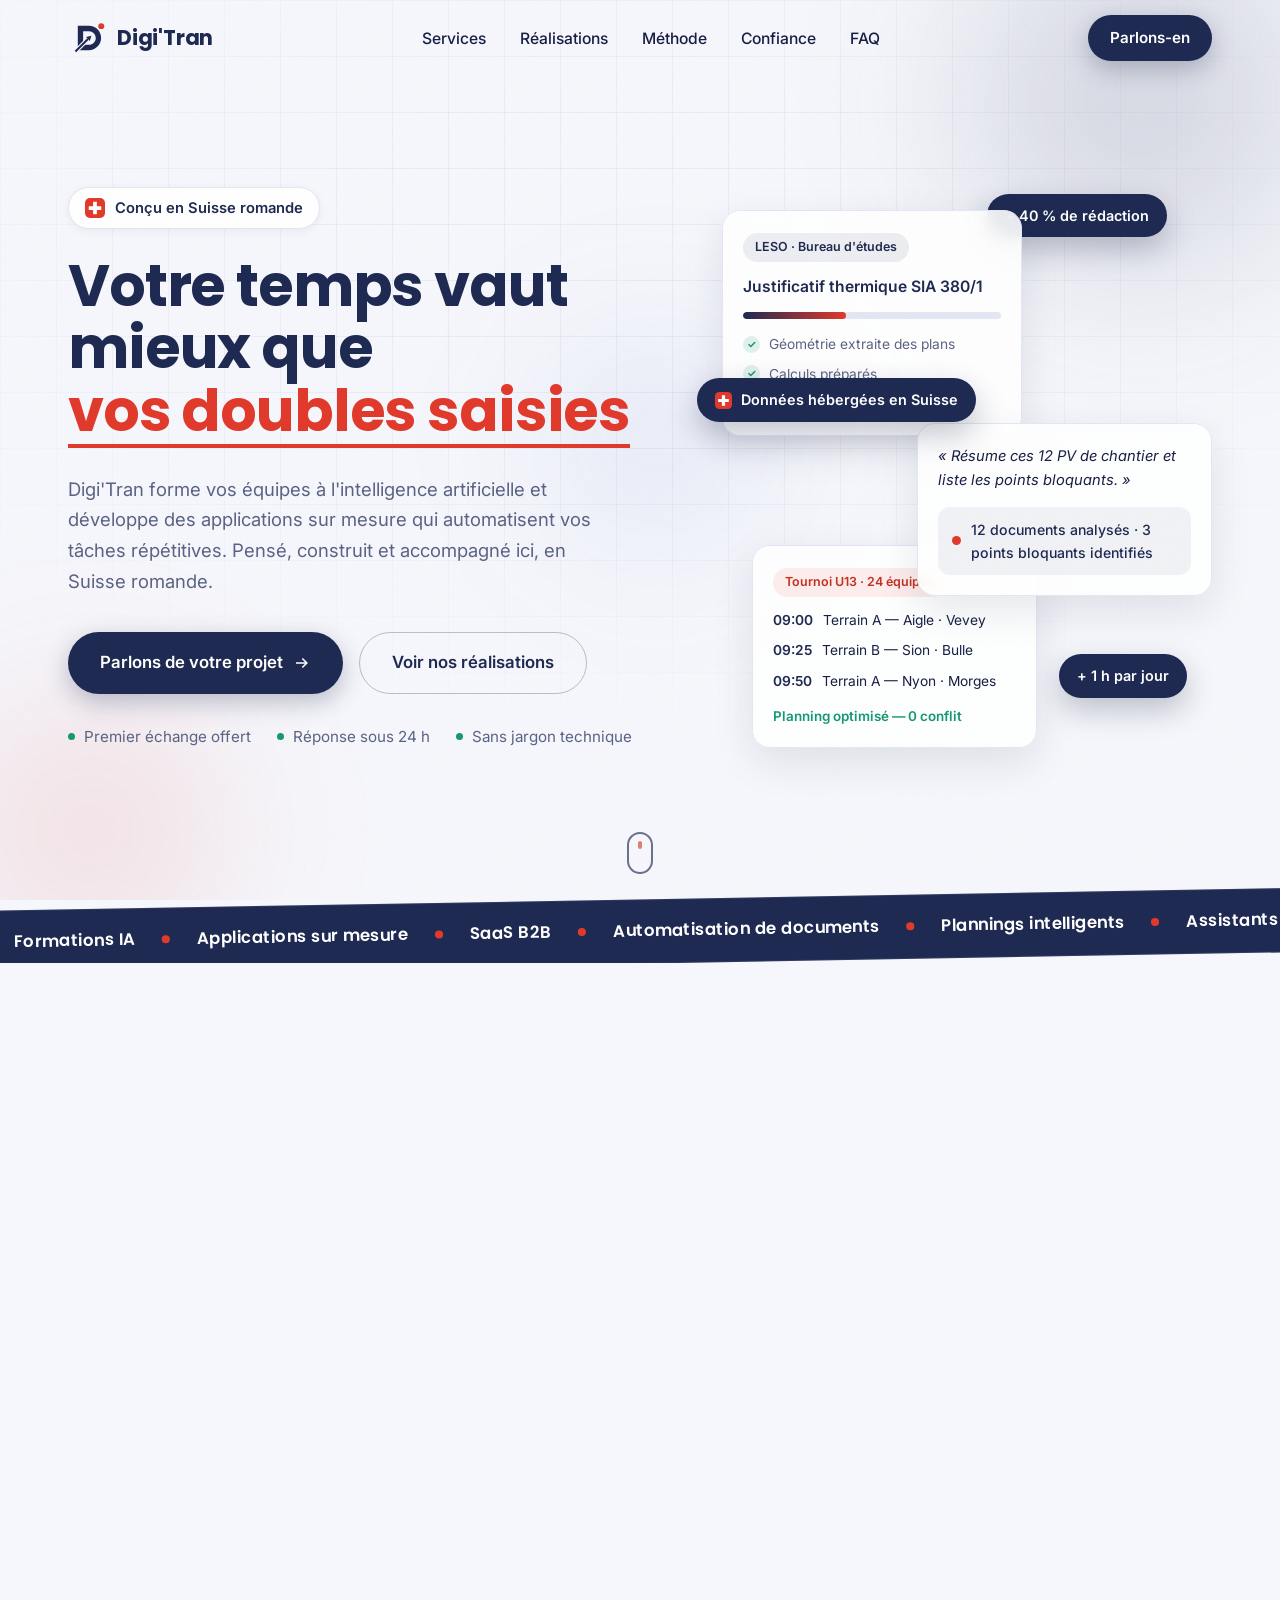
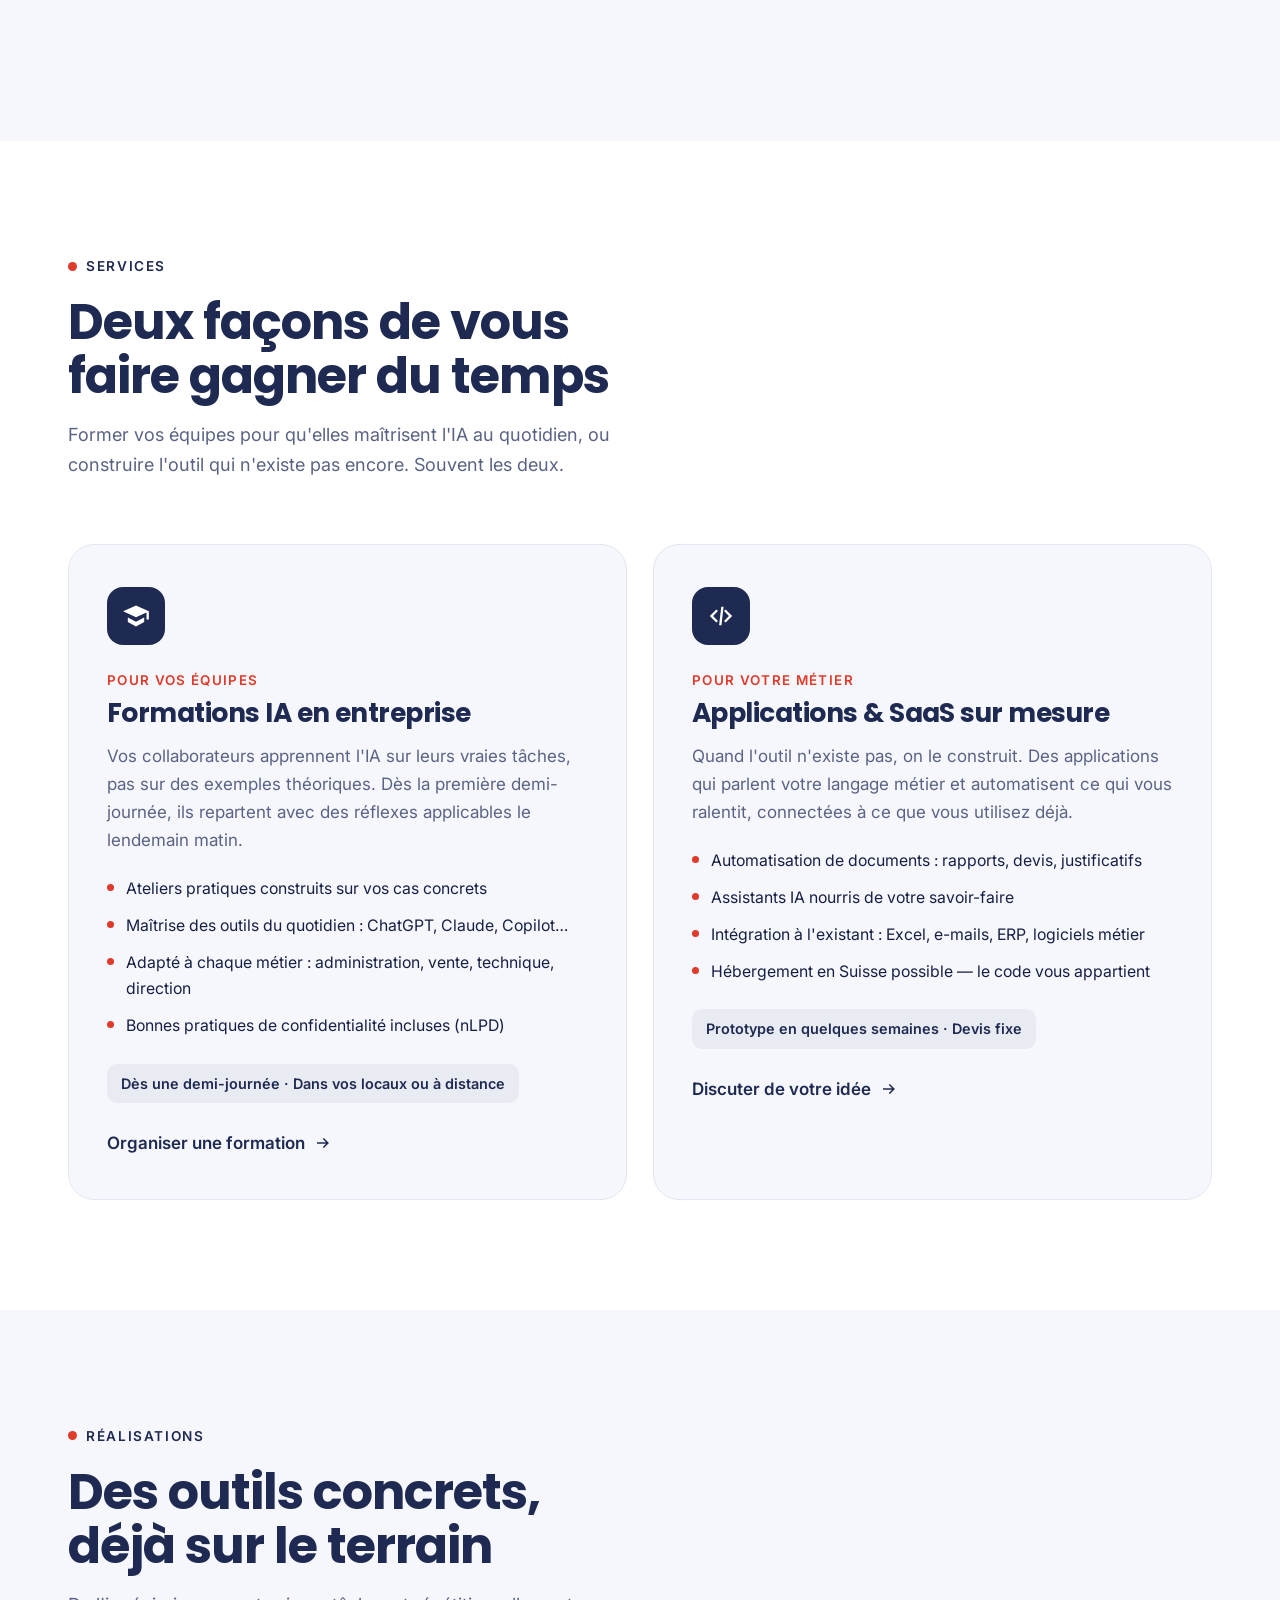
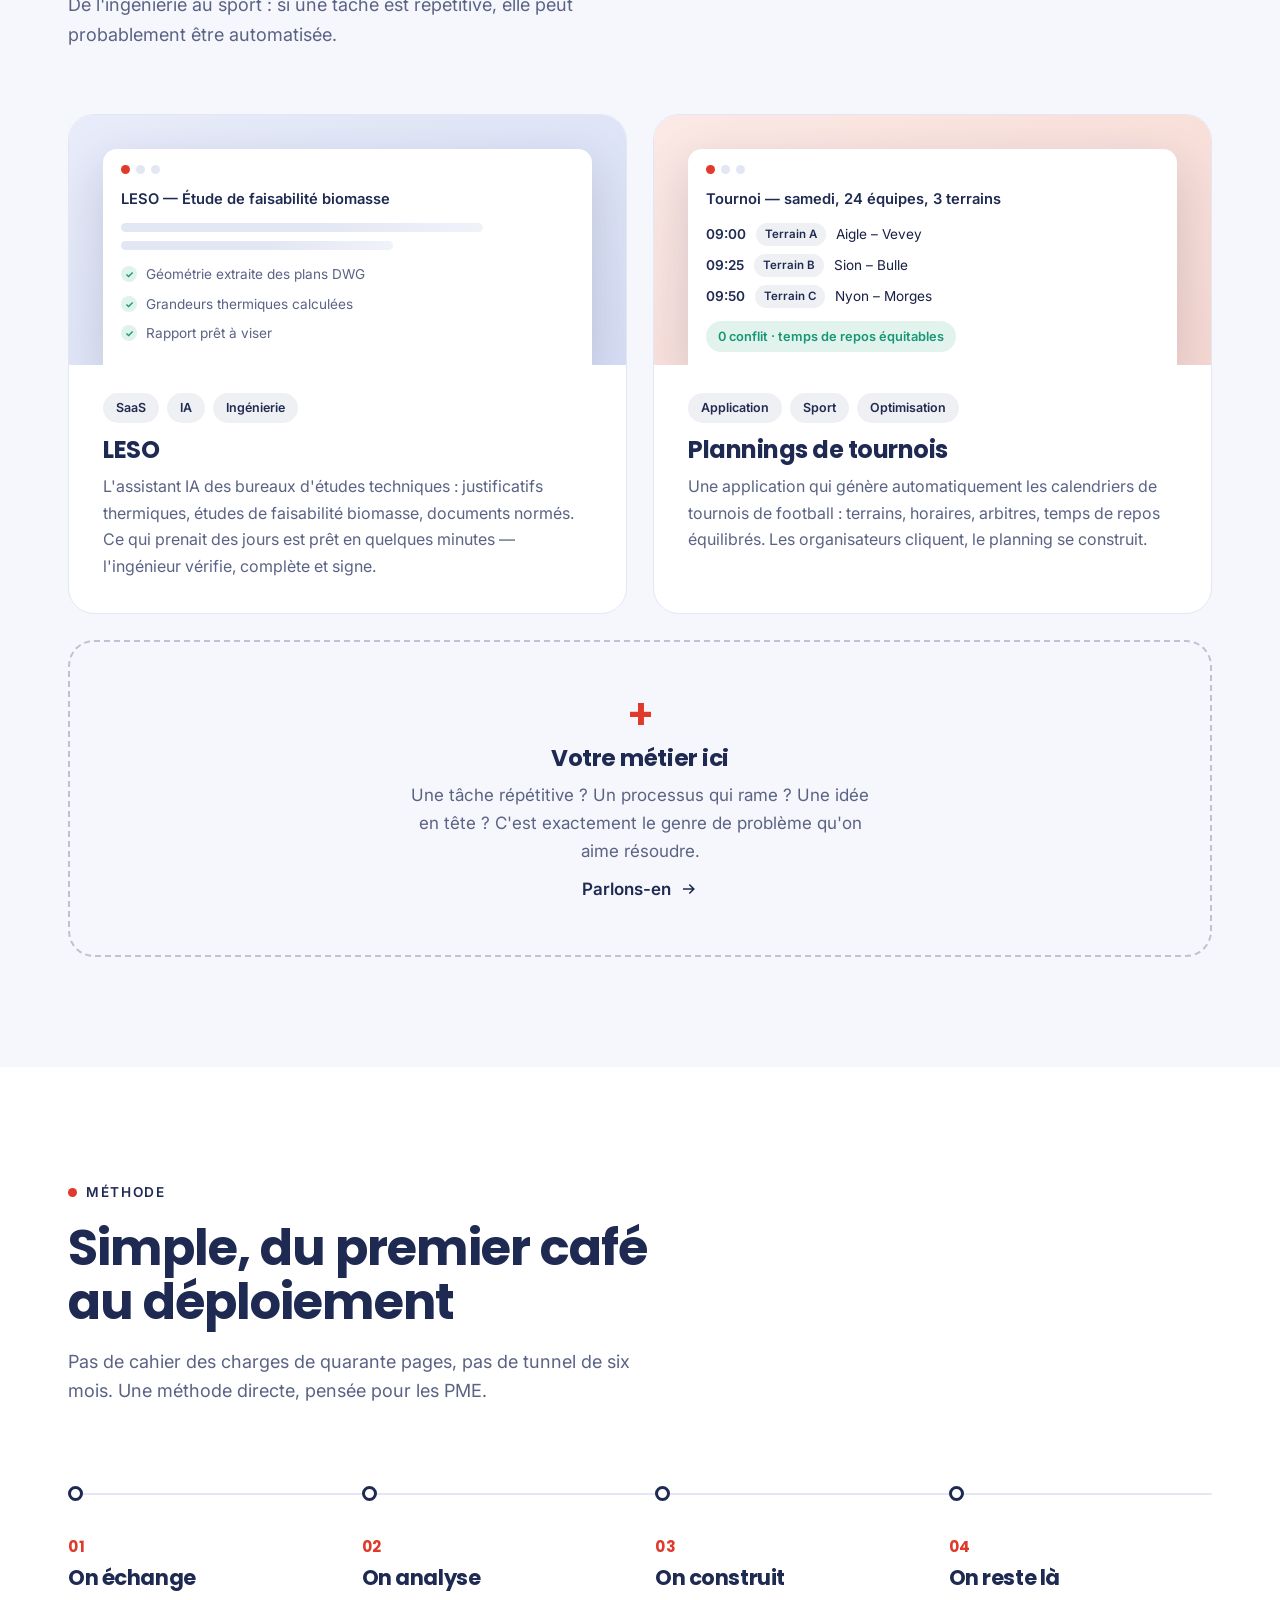
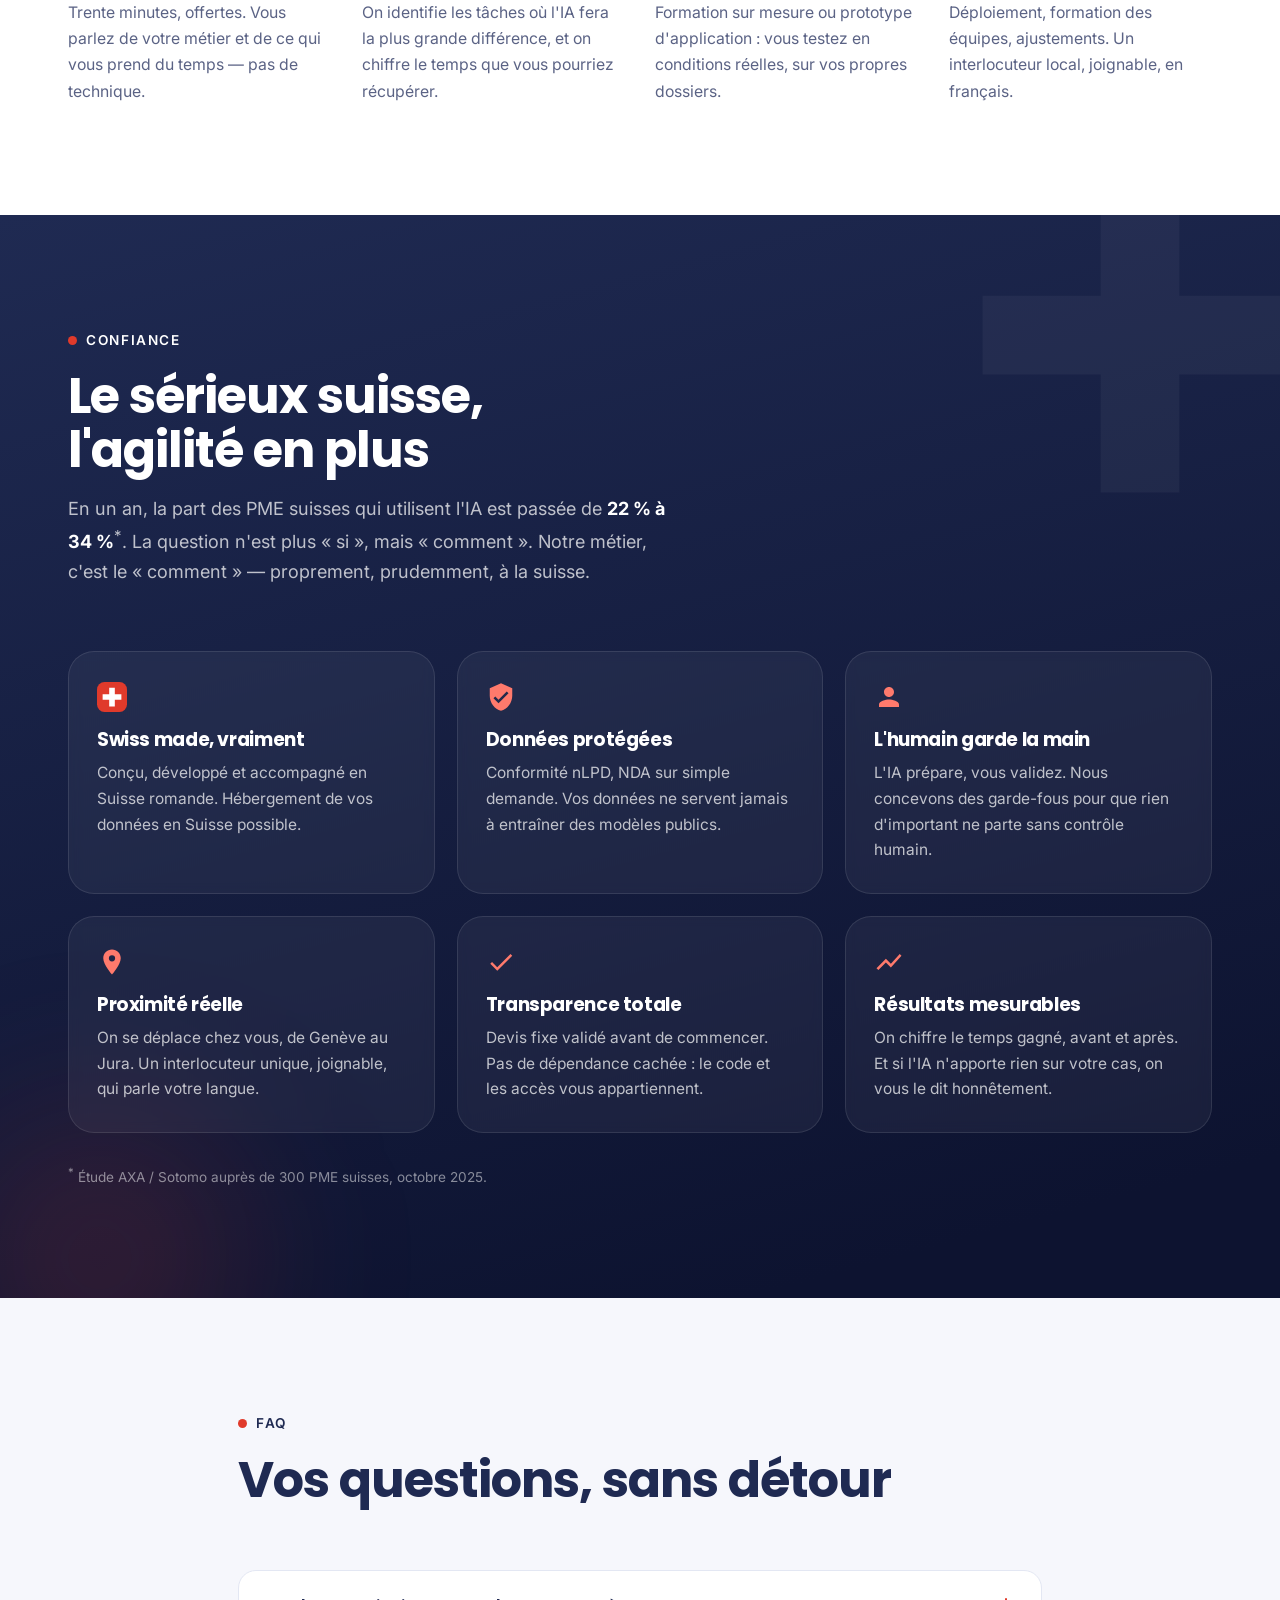
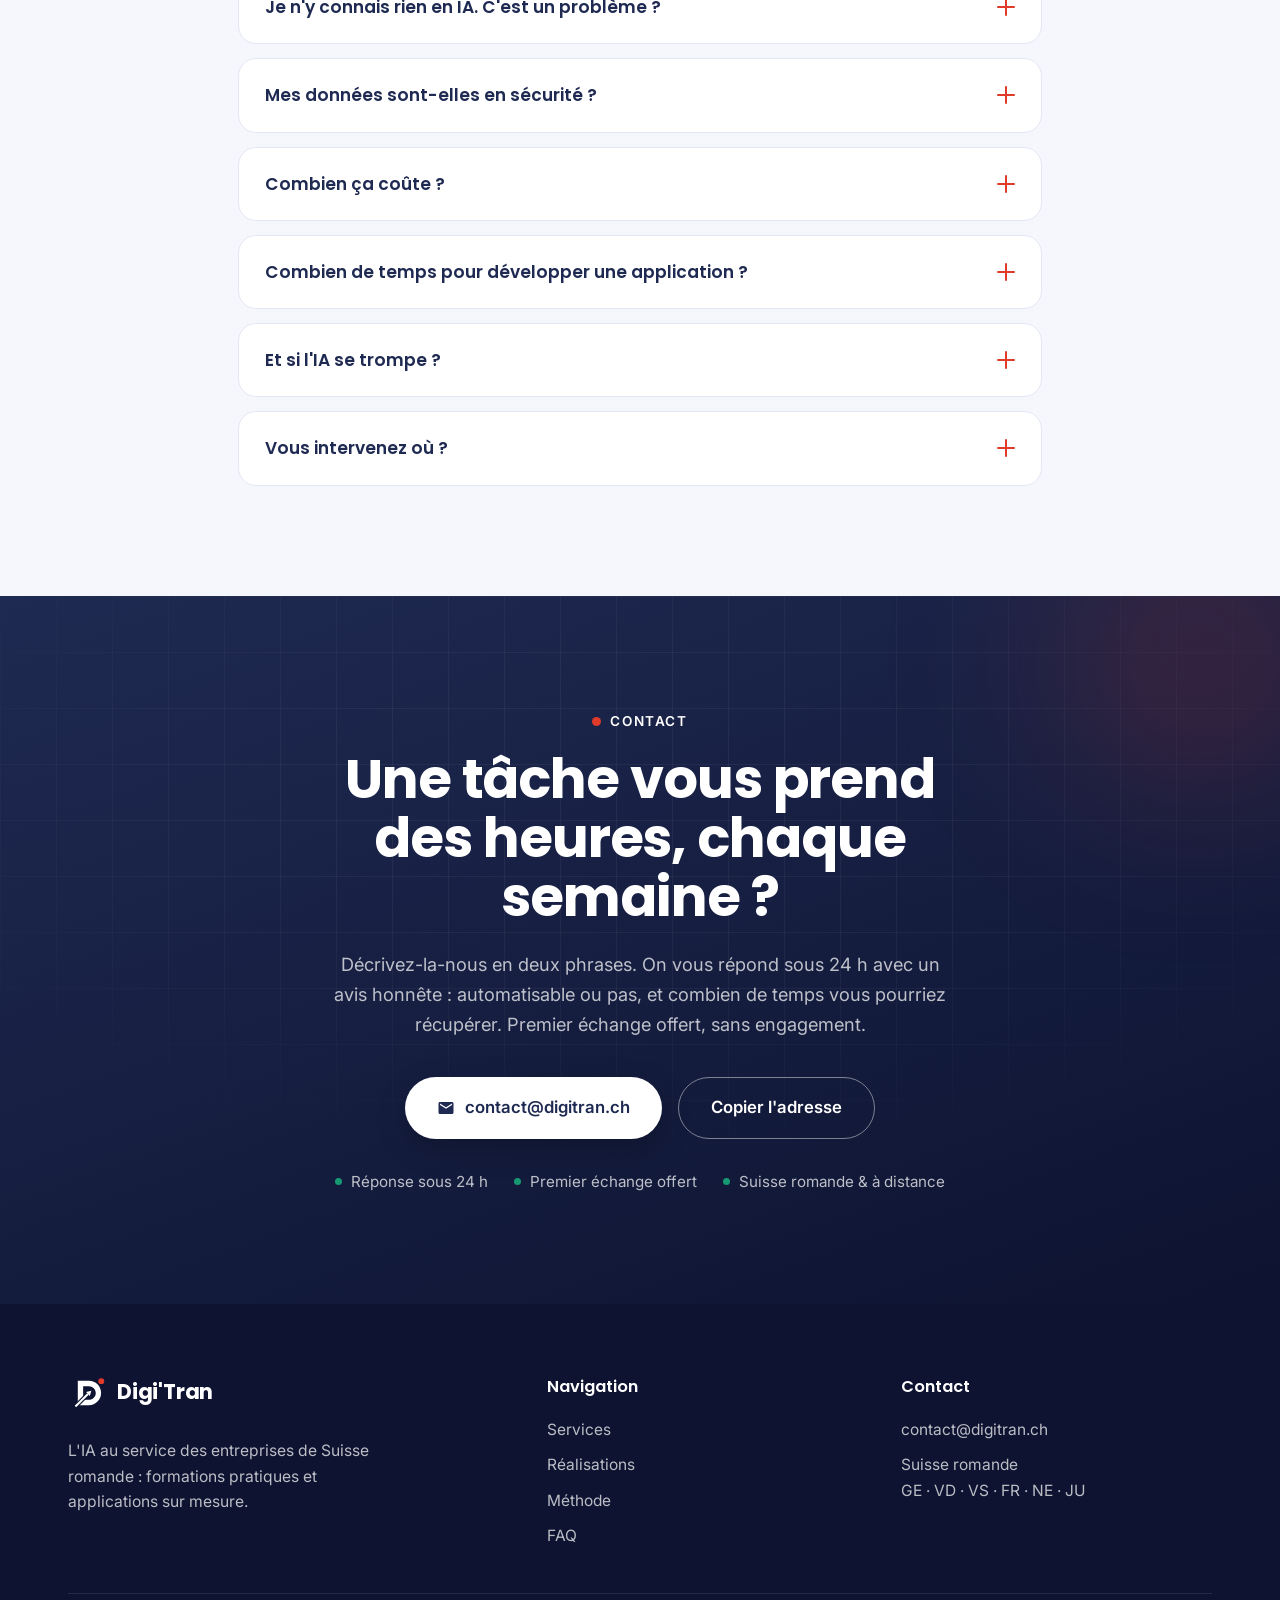
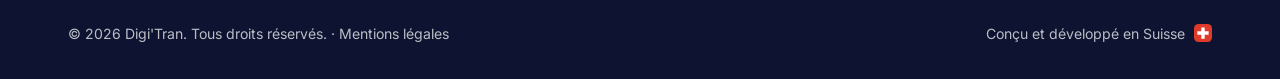
==== index.html @ 4924f16c "Corrections bugs hero + mots rotatifs + stat 80 min - grille hero-inner en minmax(0,…) pour éviter l" ====
<!DOCTYPE html>
<html lang="fr-CH">
<head>
  <meta charset="UTF-8">
  <meta name="viewport" content="width=device-width, initial-scale=1.0">
  <title>Digi'Tran — Formations IA &amp; applications sur mesure en Suisse romande</title>
  <meta name="description" content="Digi'Tran aide les entreprises de Suisse romande à gagner du temps grâce à l'IA : formations pratiques pour vos équipes et applications métier développées sur mesure. Conçu en Suisse, sans jargon.">
  <link rel="canonical" href="https://digitran.ch/">
  <meta name="theme-color" content="#1F2A52">
  <script>document.documentElement.classList.add('js');</script>

  <meta property="og:type" content="website">
  <meta property="og:locale" content="fr_CH">
  <meta property="og:title" content="Digi'Tran — L'IA au service des entreprises romandes">
  <meta property="og:description" content="Formations IA pratiques et applications sur mesure. Votre temps vaut mieux que vos tâches répétitives. Conçu en Suisse romande.">
  <meta property="og:url" content="https://digitran.ch/">
  <meta name="twitter:card" content="summary">

  <link rel="icon" type="image/svg+xml" href="favicon.svg">

  <link rel="preconnect" href="https://fonts.googleapis.com">
  <link rel="preconnect" href="https://fonts.gstatic.com" crossorigin>
  <link href="https://fonts.googleapis.com/css2?family=Poppins:wght@500;600;700;800&family=Inter:wght@400;500;600&display=swap" rel="stylesheet">

  <link rel="stylesheet" href="styles.css">

  <script type="application/ld+json">
  {
    "@context": "https://schema.org",
    "@type": "ProfessionalService",
    "name": "Digi'Tran",
    "description": "Formations IA pour entreprises et développement d'applications et SaaS sur mesure en Suisse romande.",
    "email": "contact@digitran.ch",
    "url": "https://digitran.ch",
    "areaServed": ["Genève", "Vaud", "Valais", "Fribourg", "Neuchâtel", "Jura", "Suisse romande"],
    "knowsAbout": ["Intelligence artificielle", "Formation IA", "Développement SaaS", "Automatisation", "Applications métier"],
    "priceRange": "Sur devis"
  }
  </script>
</head>
<body>
  <a class="skip-link" href="#contenu">Aller au contenu</a>

  <!-- ===== Préloader ===== -->
  <div class="preloader" id="preloader" aria-hidden="true">
    <div class="preloader-inner">
      <svg class="pre-logo" viewBox="0 0 512 512" aria-hidden="true" focusable="false">
        <defs>
          <mask id="cut-pre">
            <rect width="512" height="512" fill="#fff"/>
            <line x1="70" y1="468" x2="252" y2="286" stroke="#000" stroke-width="58"/>
          </mask>
        </defs>
        <path class="pre-d" fill="currentColor" fill-rule="evenodd" mask="url(#cut-pre)" d="M132 92h150c90.6 0 164 73.4 164 164s-73.4 164-164 164H132V92zm72 72v184h78c50.8 0 92-41.2 92-92s-41.2-92-92-92h-78z"/>
        <line class="pre-arrow" x1="100" y1="438" x2="269" y2="269" stroke="currentColor" stroke-width="27"/>
        <path class="pre-head" fill="currentColor" d="M314 224 243 244l51 51z"/>
        <circle class="pre-dot" cx="448" cy="96" r="40" fill="#E03A2B"/>
      </svg>
      <p class="pre-word" aria-hidden="true">
        <span>D</span><span>i</span><span>g</span><span>i</span><span class="pre-apo">'</span><span>T</span><span>r</span><span>a</span><span>n</span>
      </p>
    </div>
  </div>

  <!-- ===== Curseur personnalisé (desktop) ===== -->
  <div class="cursor-dot" aria-hidden="true"></div>
  <div class="cursor-ring" aria-hidden="true"></div>

  <!-- ===== Barre de progression ===== -->
  <div class="scroll-progress" aria-hidden="true"><span></span></div>

  <!-- ===== Header ===== -->
  <header class="site-header" id="header">
    <nav class="nav container" aria-label="Navigation principale">
      <a class="brand" href="#accueil" aria-label="Digi'Tran — retour à l'accueil">
        <svg class="logo-mark" viewBox="0 0 512 512" aria-hidden="true" focusable="false">
          <defs>
            <mask id="cut-nav">
              <rect width="512" height="512" fill="#fff"/>
              <line x1="70" y1="468" x2="252" y2="286" stroke="#000" stroke-width="58"/>
            </mask>
          </defs>
          <path fill="currentColor" fill-rule="evenodd" mask="url(#cut-nav)" d="M132 92h150c90.6 0 164 73.4 164 164s-73.4 164-164 164H132V92zm72 72v184h78c50.8 0 92-41.2 92-92s-41.2-92-92-92h-78z"/>
          <line x1="100" y1="438" x2="269" y2="269" stroke="currentColor" stroke-width="27"/>
          <path fill="currentColor" d="M314 224 243 244l51 51z"/>
          <circle class="logo-dot" cx="448" cy="96" r="40" fill="#E03A2B"/>
        </svg>
        <span class="brand-name">Digi'Tran</span>
      </a>

      <ul class="nav-links">
        <li><a href="#services">Services</a></li>
        <li><a href="#realisations">Réalisations</a></li>
        <li><a href="#methode">Méthode</a></li>
        <li><a href="#confiance">Confiance</a></li>
        <li><a href="#faq">FAQ</a></li>
      </ul>

      <div class="nav-actions">
        <a class="btn btn-primary btn-nav magnetic" href="#contact">Parlons-en</a>
        <button class="nav-burger" id="burger" aria-expanded="false" aria-controls="mobile-menu" aria-label="Ouvrir le menu">
          <span></span><span></span>
        </button>
      </div>
    </nav>
  </header>

  <!-- ===== Menu mobile ===== -->
  <div class="mobile-menu" id="mobile-menu" aria-hidden="true">
    <nav aria-label="Menu mobile">
      <ul>
        <li style="--i:0"><a href="#services">Services</a></li>
        <li style="--i:1"><a href="#realisations">Réalisations</a></li>
        <li style="--i:2"><a href="#methode">Méthode</a></li>
        <li style="--i:3"><a href="#confiance">Confiance</a></li>
        <li style="--i:4"><a href="#faq">FAQ</a></li>
        <li style="--i:5"><a href="#contact">Contact</a></li>
      </ul>
      <p class="mobile-menu-foot">contact@digitran.ch · Suisse romande</p>
    </nav>
  </div>

  <main id="contenu">

    <!-- ===== Hero ===== -->
    <section class="hero" id="accueil">
      <div class="hero-bg" aria-hidden="true">
        <div class="orb orb-navy"></div>
        <div class="orb orb-red"></div>
        <div class="orb orb-blue"></div>
        <div class="hero-grid"></div>
      </div>

      <div class="container hero-inner">
        <div class="hero-copy">
          <p class="hero-badge reveal" style="--d:.05s">
            <svg class="swiss-cross" viewBox="0 0 32 32" aria-hidden="true"><rect width="32" height="32" rx="8" fill="#E03A2B"/><path fill="#fff" d="M13 6h6v7h7v6h-7v7h-6v-7H6v-6h7z"/></svg>
            Conçu en Suisse romande
          </p>

          <h1 class="hero-title">
            <span class="line"><span>Votre temps vaut</span></span>
            <span class="line"><span>mieux que</span></span>
            <span class="line"><span class="swap-wrap"><span class="swap-word" id="swap-word">vos copier-coller</span></span></span>
          </h1>

          <p class="hero-sub reveal" style="--d:.5s">
            Digi'Tran forme vos équipes à l'intelligence artificielle et développe
            des applications sur mesure qui automatisent vos tâches répétitives.
            Pensé, construit et accompagné ici, en Suisse romande.
          </p>

          <div class="hero-ctas reveal" style="--d:.65s">
            <a class="btn btn-primary btn-lg magnetic" href="#contact">
              Parlons de votre projet
              <svg viewBox="0 0 24 24" aria-hidden="true"><path fill="currentColor" d="M13.2 5.2 19.9 12l-6.7 6.8-1.5-1.4 4.3-4.4H4v-2h12l-4.3-4.4z"/></svg>
            </a>
            <a class="btn btn-ghost btn-lg magnetic" href="#realisations">Voir nos réalisations</a>
          </div>

          <ul class="hero-trust reveal" style="--d:.8s">
            <li>Premier échange offert</li>
            <li>Réponse sous 24 h</li>
            <li>Sans jargon technique</li>
          </ul>
        </div>

        <div class="hero-visual" aria-hidden="true">
          <div class="float-card card-doc" data-depth="14">
            <div class="fc-head"><span class="fc-pill fc-pill-navy">LESO · Bureau d'études</span></div>
            <p class="fc-title">Justificatif thermique SIA&nbsp;380/1</p>
            <div class="fc-bar"><span></span></div>
            <ul class="fc-checks">
              <li>Géométrie extraite des plans</li>
              <li>Calculs préparés</li>
              <li>Rapport PDF généré — 4 min</li>
            </ul>
          </div>

          <div class="float-card card-chat" data-depth="26">
            <p class="fc-q">« Résume ces 12 PV de chantier et liste les points bloquants. »</p>
            <div class="fc-a"><span class="fc-spark"></span>12 documents analysés · 3 points bloquants identifiés</div>
          </div>

          <div class="float-card card-plan" data-depth="20">
            <div class="fc-head"><span class="fc-pill fc-pill-red">Tournoi U13 · 24 équipes</span></div>
            <ul class="fc-matches">
              <li><b>09:00</b> Terrain A — Aigle · Vevey</li>
              <li><b>09:25</b> Terrain B — Sion · Bulle</li>
              <li><b>09:50</b> Terrain A — Nyon · Morges</li>
            </ul>
            <p class="fc-ok">Planning optimisé — 0 conflit</p>
          </div>

          <div class="float-chip chip-a" data-depth="34">− 40 % de rédaction</div>
          <div class="float-chip chip-b" data-depth="40">
            <svg class="swiss-cross" viewBox="0 0 32 32" aria-hidden="true"><rect width="32" height="32" rx="8" fill="#E03A2B"/><path fill="#fff" d="M13 6h6v7h7v6h-7v7h-6v-7H6v-6h7z"/></svg>
            Données hébergées en Suisse
          </div>
          <div class="float-chip chip-c" data-depth="30">+ 1 h par jour</div>
        </div>
      </div>

      <a class="scroll-hint" href="#impact" aria-label="Faire défiler vers la section suivante">
        <span class="mouse"><span></span></span>
      </a>
    </section>

    <!-- ===== Bandeau défilant ===== -->
    <div class="marquee" aria-hidden="true">
      <div class="marquee-track">
        <div class="marquee-group">
          <span>Formations IA</span><i></i>
          <span>Applications sur mesure</span><i></i>
          <span>SaaS B2B</span><i></i>
          <span>Automatisation de documents</span><i></i>
          <span>Plannings intelligents</span><i></i>
          <span>Assistants métier</span><i></i>
          <span>Analyse de données</span><i></i>
          <span>Suisse romande</span><i></i>
        </div>
        <div class="marquee-group" aria-hidden="true">
          <span>Formations IA</span><i></i>
          <span>Applications sur mesure</span><i></i>
          <span>SaaS B2B</span><i></i>
          <span>Automatisation de documents</span><i></i>
          <span>Plannings intelligents</span><i></i>
          <span>Assistants métier</span><i></i>
          <span>Analyse de données</span><i></i>
          <span>Suisse romande</span><i></i>
        </div>
      </div>
    </div>

    <!-- ===== Chiffres ===== -->
    <section class="stats section" id="impact">
      <div class="container">
        <div class="sec-head reveal">
          <span class="sec-label"><span class="dot"></span>L'impact, mesuré</span>
          <h2>L'IA fait gagner du temps.<br><em>Beaucoup</em> de temps.</h2>
          <p class="sec-intro">
            Ce ne sont pas nos chiffres, ce sont ceux des études les plus sérieuses
            menées sur l'IA en entreprise.
          </p>
        </div>

        <div class="stats-grid">
          <article class="stat-card reveal" style="--d:.05s">
            <p class="stat-num"><span class="num" data-count="80" data-prefix="+ de " data-suffix=" min">+ de 80 min</span></p>
            <p class="stat-desc">gagnées chaque jour et par collaborateur avec l'IA générative</p>
          </article>
          <article class="stat-card reveal" style="--d:.15s">
            <p class="stat-num"><span class="num" data-count="33" data-prefix="+" data-suffix=" %">+33 %</span></p>
            <p class="stat-desc">de productivité pour chaque heure travaillée avec un outil d'IA</p>
          </article>
          <article class="stat-card reveal" style="--d:.25s">
            <p class="stat-num"><span class="num" data-count="40" data-prefix="−" data-suffix=" %">−40 %</span></p>
            <p class="stat-desc">de temps passé sur les tâches de rédaction</p>
          </article>
          <article class="stat-card reveal" style="--d:.35s">
            <p class="stat-num"><span class="num" data-count="55" data-prefix="+" data-suffix=" %">+55 %</span></p>
            <p class="stat-desc">de rapidité sur les tâches de développement logiciel</p>
          </article>
        </div>

        <p class="stats-sources reveal">
          Sources : OpenAI, <i>State of Enterprise AI</i> (2025) · Federal Reserve Bank of St.&nbsp;Louis (2025) ·
          Noy &amp; Zhang, MIT, <i>Science</i> (2023) · Peng et al., GitHub (2023).
          Les gains varient selon les métiers — on vous aide à mesurer les vôtres.
        </p>
      </div>
    </section>

    <!-- ===== Services ===== -->
    <section class="services section" id="services">
      <div class="container">
        <div class="sec-head reveal">
          <span class="sec-label"><span class="dot"></span>Services</span>
          <h2>Deux façons de vous<br>faire gagner du temps</h2>
          <p class="sec-intro">
            Former vos équipes pour qu'elles maîtrisent l'IA au quotidien, ou
            construire l'outil qui n'existe pas encore. Souvent les deux.
          </p>
        </div>

        <div class="services-grid">
          <article class="service-card tilt reveal" style="--d:.1s">
            <div class="service-icon" aria-hidden="true">
              <svg viewBox="0 0 24 24"><path fill="currentColor" d="M12 3 1 8l11 5 9-4.09V15h2V8L12 3zM5 13.18v4L12 21l7-3.82v-4L12 17l-7-3.82z"/></svg>
            </div>
            <p class="service-kicker">Pour vos équipes</p>
            <h3>Formations IA en entreprise</h3>
            <p class="service-desc">
              Vos collaborateurs apprennent l'IA sur leurs vraies tâches, pas sur des
              exemples théoriques. Dès la première demi-journée, ils repartent avec
              des réflexes applicables le lendemain matin.
            </p>
            <ul class="service-list">
              <li>Ateliers pratiques construits sur vos cas concrets</li>
              <li>Maîtrise des outils du quotidien : ChatGPT, Claude, Copilot…</li>
              <li>Adapté à chaque métier : administration, vente, technique, direction</li>
              <li>Bonnes pratiques de confidentialité incluses (nLPD)</li>
            </ul>
            <p class="service-meta">Dès une demi-journée · Dans vos locaux ou à distance</p>
            <a class="service-cta" href="mailto:contact@digitran.ch?subject=Formation%20IA%20pour%20mon%20%C3%A9quipe">
              Organiser une formation
              <svg viewBox="0 0 24 24" aria-hidden="true"><path fill="currentColor" d="M13.2 5.2 19.9 12l-6.7 6.8-1.5-1.4 4.3-4.4H4v-2h12l-4.3-4.4z"/></svg>
            </a>
          </article>

          <article class="service-card tilt reveal" style="--d:.25s">
            <div class="service-icon" aria-hidden="true">
              <svg viewBox="0 0 24 24"><path fill="currentColor" d="m8 17.6-5.6-5.6L8 6.4 9.4 7.8 5.2 12l4.2 4.2L8 17.6zm8 0-1.4-1.4 4.2-4.2-4.2-4.2L16 6.4l5.6 5.6L16 17.6zM10.4 20l1.8-16h2l-1.8 16h-2z"/></svg>
            </div>
            <p class="service-kicker">Pour votre métier</p>
            <h3>Applications &amp; SaaS sur mesure</h3>
            <p class="service-desc">
              Quand l'outil n'existe pas, on le construit. Des applications qui
              parlent votre langage métier et automatisent ce qui vous ralentit,
              connectées à ce que vous utilisez déjà.
            </p>
            <ul class="service-list">
              <li>Automatisation de documents : rapports, devis, justificatifs</li>
              <li>Assistants IA nourris de votre savoir-faire</li>
              <li>Intégration à l'existant : Excel, e-mails, ERP, logiciels métier</li>
              <li>Hébergement en Suisse possible — le code vous appartient</li>
            </ul>
            <p class="service-meta">Prototype en quelques semaines · Devis fixe</p>
            <a class="service-cta" href="mailto:contact@digitran.ch?subject=Une%20application%20sur%20mesure">
              Discuter de votre idée
              <svg viewBox="0 0 24 24" aria-hidden="true"><path fill="currentColor" d="M13.2 5.2 19.9 12l-6.7 6.8-1.5-1.4 4.3-4.4H4v-2h12l-4.3-4.4z"/></svg>
            </a>
          </article>
        </div>
      </div>
    </section>

    <!-- ===== Réalisations ===== -->
    <section class="works section" id="realisations">
      <div class="container">
        <div class="sec-head reveal">
          <span class="sec-label"><span class="dot"></span>Réalisations</span>
          <h2>Des outils concrets,<br>déjà sur le terrain</h2>
          <p class="sec-intro">
            De l'ingénierie au sport : si une tâche est répétitive,
            elle peut probablement être automatisée.
          </p>
        </div>

        <div class="works-grid">
          <article class="work-card tilt reveal" style="--d:.05s">
            <div class="work-visual work-visual-leso" aria-hidden="true">
              <div class="mock-window">
                <div class="mock-bar"><i></i><i></i><i></i></div>
                <p class="mock-title">LESO — Étude de faisabilité biomasse</p>
                <div class="mock-line w80"></div>
                <div class="mock-line w60"></div>
                <ul class="mock-checks">
                  <li>Géométrie extraite des plans DWG</li>
                  <li>Grandeurs thermiques calculées</li>
                  <li>Rapport prêt à viser</li>
                </ul>
              </div>
            </div>
            <div class="work-body">
              <div class="work-tags"><span>SaaS</span><span>IA</span><span>Ingénierie</span></div>
              <h3>LESO</h3>
              <p>
                L'assistant IA des bureaux d'études techniques : justificatifs thermiques,
                études de faisabilité biomasse, documents normés. Ce qui prenait des jours
                est prêt en quelques minutes — l'ingénieur vérifie, complète et signe.
              </p>
            </div>
          </article>

          <article class="work-card tilt reveal" style="--d:.2s">
            <div class="work-visual work-visual-foot" aria-hidden="true">
              <div class="mock-window">
                <div class="mock-bar"><i></i><i></i><i></i></div>
                <p class="mock-title">Tournoi — samedi, 24 équipes, 3 terrains</p>
                <ul class="mock-matches">
                  <li><b>09:00</b><span>Terrain A</span>Aigle – Vevey</li>
                  <li><b>09:25</b><span>Terrain B</span>Sion – Bulle</li>
                  <li><b>09:50</b><span>Terrain C</span>Nyon – Morges</li>
                </ul>
                <p class="mock-badge">0 conflit · temps de repos équitables</p>
              </div>
            </div>
            <div class="work-body">
              <div class="work-tags"><span>Application</span><span>Sport</span><span>Optimisation</span></div>
              <h3>Plannings de tournois</h3>
              <p>
                Une application qui génère automatiquement les calendriers de tournois de
                football : terrains, horaires, arbitres, temps de repos équilibrés.
                Les organisateurs cliquent, le planning se construit.
              </p>
            </div>
          </article>

          <a class="work-card work-card-cta reveal" style="--d:.35s" href="#contact">
            <div class="work-cta-inner">
              <span class="work-plus" aria-hidden="true">+</span>
              <h3>Votre métier ici</h3>
              <p>
                Une tâche répétitive ? Un processus qui rame ? Une idée en tête ?
                C'est exactement le genre de problème qu'on aime résoudre.
              </p>
              <span class="service-cta">Parlons-en
                <svg viewBox="0 0 24 24" aria-hidden="true"><path fill="currentColor" d="M13.2 5.2 19.9 12l-6.7 6.8-1.5-1.4 4.3-4.4H4v-2h12l-4.3-4.4z"/></svg>
              </span>
            </div>
          </a>
        </div>
      </div>
    </section>

    <!-- ===== Méthode ===== -->
    <section class="method section" id="methode">
      <div class="container">
        <div class="sec-head reveal">
          <span class="sec-label"><span class="dot"></span>Méthode</span>
          <h2>Simple, du premier café<br>au déploiement</h2>
          <p class="sec-intro">
            Pas de cahier des charges de quarante pages, pas de tunnel de six mois.
            Une méthode directe, pensée pour les PME.
          </p>
        </div>

        <div class="method-track">
          <div class="method-line" aria-hidden="true"><span id="method-progress"></span></div>
          <ol class="method-steps">
            <li class="method-step reveal" style="--d:.05s">
              <span class="step-num">01</span>
              <h3>On échange</h3>
              <p>Trente minutes, offertes. Vous parlez de votre métier et de ce qui vous prend du temps — pas de technique.</p>
            </li>
            <li class="method-step reveal" style="--d:.15s">
              <span class="step-num">02</span>
              <h3>On analyse</h3>
              <p>On identifie les tâches où l'IA fera la plus grande différence, et on chiffre le temps que vous pourriez récupérer.</p>
            </li>
            <li class="method-step reveal" style="--d:.25s">
              <span class="step-num">03</span>
              <h3>On construit</h3>
              <p>Formation sur mesure ou prototype d'application : vous testez en conditions réelles, sur vos propres dossiers.</p>
            </li>
            <li class="method-step reveal" style="--d:.35s">
              <span class="step-num">04</span>
              <h3>On reste là</h3>
              <p>Déploiement, formation des équipes, ajustements. Un interlocuteur local, joignable, en français.</p>
            </li>
          </ol>
        </div>
      </div>
    </section>

    <!-- ===== Confiance ===== -->
    <section class="trust section" id="confiance">
      <div class="trust-bg" aria-hidden="true">
        <svg class="trust-cross" viewBox="0 0 32 32"><path fill="currentColor" d="M13 4h6v9h9v6h-9v9h-6v-9H4v-6h9z"/></svg>
        <div class="orb orb-red-soft"></div>
      </div>
      <div class="container">
        <div class="sec-head sec-head-light reveal">
          <span class="sec-label"><span class="dot"></span>Confiance</span>
          <h2>Le sérieux suisse,<br>l'agilité en plus</h2>
          <p class="sec-intro">
            En un an, la part des PME suisses qui utilisent l'IA est passée de
            <strong>22&nbsp;% à 34&nbsp;%</strong><sup>*</sup>. La question n'est plus
            «&nbsp;si&nbsp;», mais «&nbsp;comment&nbsp;». Notre métier, c'est le «&nbsp;comment&nbsp;» —
            proprement, prudemment, à la suisse.
          </p>
        </div>

        <div class="trust-grid">
          <article class="trust-card reveal" style="--d:.05s">
            <svg class="swiss-cross" viewBox="0 0 32 32" aria-hidden="true"><rect width="32" height="32" rx="8" fill="#E03A2B"/><path fill="#fff" d="M13 6h6v7h7v6h-7v7h-6v-7H6v-6h7z"/></svg>
            <h3>Swiss made, vraiment</h3>
            <p>Conçu, développé et accompagné en Suisse romande. Hébergement de vos données en Suisse possible.</p>
          </article>
          <article class="trust-card reveal" style="--d:.1s">
            <svg viewBox="0 0 24 24" aria-hidden="true"><path fill="currentColor" d="M12 1 3 5v6c0 5.55 3.84 10.74 9 12 5.16-1.26 9-6.45 9-12V5l-9-4zm-2 16-4-4 1.41-1.41L10 14.17l6.59-6.59L18 9l-8 8z"/></svg>
            <h3>Données protégées</h3>
            <p>Conformité nLPD, NDA sur simple demande. Vos données ne servent jamais à entraîner des modèles publics.</p>
          </article>
          <article class="trust-card reveal" style="--d:.15s">
            <svg viewBox="0 0 24 24" aria-hidden="true"><path fill="currentColor" d="M12 12c2.21 0 4-1.79 4-4s-1.79-4-4-4-4 1.79-4 4 1.79 4 4 4zm0 2c-2.67 0-8 1.34-8 4v2h16v-2c0-2.66-5.33-4-8-4z"/></svg>
            <h3>L'humain garde la main</h3>
            <p>L'IA prépare, vous validez. Nous concevons des garde-fous pour que rien d'important ne parte sans contrôle humain.</p>
          </article>
          <article class="trust-card reveal" style="--d:.2s">
            <svg viewBox="0 0 24 24" aria-hidden="true"><path fill="currentColor" d="M12 2C8.13 2 5 5.13 5 9c0 5.25 7 13 7 13s7-7.75 7-13c0-3.87-3.13-7-7-7zm0 9.5A2.5 2.5 0 1 1 12 6.5a2.5 2.5 0 0 1 0 5z"/></svg>
            <h3>Proximité réelle</h3>
            <p>On se déplace chez vous, de Genève au Jura. Un interlocuteur unique, joignable, qui parle votre langue.</p>
          </article>
          <article class="trust-card reveal" style="--d:.25s">
            <svg viewBox="0 0 24 24" aria-hidden="true"><path fill="currentColor" d="M9 16.17 4.83 12l-1.42 1.41L9 19 21 7l-1.41-1.41z"/></svg>
            <h3>Transparence totale</h3>
            <p>Devis fixe validé avant de commencer. Pas de dépendance cachée : le code et les accès vous appartiennent.</p>
          </article>
          <article class="trust-card reveal" style="--d:.3s">
            <svg viewBox="0 0 24 24" aria-hidden="true"><path fill="currentColor" d="M3.5 18.49l6-6.01 4 4L22 6.92l-1.41-1.41-7.09 7.97-4-4L2 17.08z"/></svg>
            <h3>Résultats mesurables</h3>
            <p>On chiffre le temps gagné, avant et après. Et si l'IA n'apporte rien sur votre cas, on vous le dit honnêtement.</p>
          </article>
        </div>

        <p class="trust-note reveal"><sup>*</sup> Étude AXA / Sotomo auprès de 300 PME suisses, octobre 2025.</p>
      </div>
    </section>

    <!-- ===== FAQ ===== -->
    <section class="faq section" id="faq">
      <div class="container container-narrow">
        <div class="sec-head reveal">
          <span class="sec-label"><span class="dot"></span>FAQ</span>
          <h2>Vos questions, sans détour</h2>
        </div>

        <div class="faq-list">
          <div class="faq-item reveal" style="--d:.05s">
            <button class="faq-q" aria-expanded="false">
              <span>Je n'y connais rien en IA. C'est un problème&nbsp;?</span>
              <span class="faq-icon" aria-hidden="true"></span>
            </button>
            <div class="faq-a"><div class="faq-a-inner">
              <p>Au contraire, c'est notre spécialité. La plupart de nos clients partent de zéro.
              On explique tout en français courant, sans jargon, et on avance à votre rythme.
              Vous n'avez pas besoin de comprendre comment l'IA fonctionne — seulement ce qu'elle peut faire pour vous.</p>
            </div></div>
          </div>

          <div class="faq-item reveal" style="--d:.1s">
            <button class="faq-q" aria-expanded="false">
              <span>Mes données sont-elles en sécurité&nbsp;?</span>
              <span class="faq-icon" aria-hidden="true"></span>
            </button>
            <div class="faq-a"><div class="faq-a-inner">
              <p>Oui, et c'est non négociable. Hébergement en Suisse possible, conformité nLPD,
              accord de confidentialité (NDA) sur simple demande. Vos données ne sont jamais utilisées
              pour entraîner des modèles publics, et vous gardez le contrôle des accès.</p>
            </div></div>
          </div>

          <div class="faq-item reveal" style="--d:.15s">
            <button class="faq-q" aria-expanded="false">
              <span>Combien ça coûte&nbsp;?</span>
              <span class="faq-icon" aria-hidden="true"></span>
            </button>
            <div class="faq-a"><div class="faq-a-inner">
              <p>Le premier échange est offert, et chaque projet démarre par un devis fixe que vous validez
              avant qu'on écrive la moindre ligne. Une formation commence à la demi-journée ; une application
              sur mesure dépend du périmètre — on vous le chiffre précisément, sans surprise en cours de route.</p>
            </div></div>
          </div>

          <div class="faq-item reveal" style="--d:.2s">
            <button class="faq-q" aria-expanded="false">
              <span>Combien de temps pour développer une application&nbsp;?</span>
              <span class="faq-icon" aria-hidden="true"></span>
            </button>
            <div class="faq-a"><div class="faq-a-inner">
              <p>Un premier prototype fonctionnel arrive en quelques semaines, pas en plusieurs mois.
              Vous le testez sur vos vrais dossiers, on ajuste, puis on déploie. Vous voyez de la valeur
              très tôt — et vous décidez de la suite en connaissance de cause.</p>
            </div></div>
          </div>

          <div class="faq-item reveal" style="--d:.25s">
            <button class="faq-q" aria-expanded="false">
              <span>Et si l'IA se trompe&nbsp;?</span>
              <span class="faq-icon" aria-hidden="true"></span>
            </button>
            <div class="faq-a"><div class="faq-a-inner">
              <p>Elle se trompera, parfois — comme un stagiaire brillant mais pressé. C'est pour ça que
              nos outils sont conçus selon un principe simple : <strong>l'IA prépare, l'humain valide</strong>.
              Rien d'important ne part sans votre contrôle. L'IA fait le travail ingrat, vous gardez la décision.</p>
            </div></div>
          </div>

          <div class="faq-item reveal" style="--d:.3s">
            <button class="faq-q" aria-expanded="false">
              <span>Vous intervenez où&nbsp;?</span>
              <span class="faq-icon" aria-hidden="true"></span>
            </button>
            <div class="faq-a"><div class="faq-a-inner">
              <p>Dans toute la Suisse romande : Genève, Vaud, Valais, Fribourg, Neuchâtel, Jura et Berne
              francophone. Sur site pour les formations et les ateliers, à distance quand c'est plus pratique
              pour vous.</p>
            </div></div>
          </div>
        </div>
      </div>
    </section>

    <!-- ===== Contact ===== -->
    <section class="contact section" id="contact">
      <div class="contact-bg" aria-hidden="true">
        <div class="orb orb-red-soft"></div>
        <div class="hero-grid"></div>
      </div>
      <div class="container">
        <div class="contact-inner reveal">
          <p class="sec-label sec-label-light"><span class="dot"></span>Contact</p>
          <h2>Une tâche vous prend<br>des heures, chaque semaine&nbsp;?</h2>
          <p class="contact-sub">
            Décrivez-la-nous en deux phrases. On vous répond sous 24&nbsp;h avec un avis honnête :
            automatisable ou pas, et combien de temps vous pourriez récupérer.
            Premier échange offert, sans engagement.
          </p>
          <div class="contact-actions">
            <a class="btn btn-light btn-lg magnetic" href="mailto:contact@digitran.ch?subject=Une%20t%C3%A2che%20%C3%A0%20automatiser&body=Bonjour%20Digi'Tran%2C%0D%0A%0D%0AVoici%20ce%20qui%20me%20prend%20du%20temps%20%3A%20%0D%0A%0D%0AMon%20entreprise%20%2F%20secteur%20%3A%20">
              <svg viewBox="0 0 24 24" aria-hidden="true"><path fill="currentColor" d="M20 4H4c-1.1 0-2 .9-2 2v12c0 1.1.9 2 2 2h16c1.1 0 2-.9 2-2V6c0-1.1-.9-2-2-2zm0 4-8 5-8-5V6l8 5 8-5v2z"/></svg>
              contact@digitran.ch
            </a>
            <button class="btn btn-outline-light btn-lg magnetic" id="copy-email" data-email="contact@digitran.ch">
              Copier l'adresse
            </button>
          </div>
          <ul class="hero-trust hero-trust-light">
            <li>Réponse sous 24 h</li>
            <li>Premier échange offert</li>
            <li>Suisse romande &amp; à distance</li>
          </ul>
        </div>
      </div>
    </section>
  </main>

  <!-- ===== Footer ===== -->
  <footer class="footer">
    <div class="container">
      <div class="footer-grid">
        <div class="footer-brand">
          <a class="brand brand-light" href="#accueil" aria-label="Digi'Tran — retour en haut">
            <svg class="logo-mark" viewBox="0 0 512 512" aria-hidden="true" focusable="false">
              <defs>
                <mask id="cut-foot">
                  <rect width="512" height="512" fill="#fff"/>
                  <line x1="70" y1="468" x2="252" y2="286" stroke="#000" stroke-width="58"/>
                </mask>
              </defs>
              <path fill="currentColor" fill-rule="evenodd" mask="url(#cut-foot)" d="M132 92h150c90.6 0 164 73.4 164 164s-73.4 164-164 164H132V92zm72 72v184h78c50.8 0 92-41.2 92-92s-41.2-92-92-92h-78z"/>
              <line x1="100" y1="438" x2="269" y2="269" stroke="currentColor" stroke-width="27"/>
              <path fill="currentColor" d="M314 224 243 244l51 51z"/>
              <circle class="logo-dot" cx="448" cy="96" r="40" fill="#E03A2B"/>
            </svg>
            <span class="brand-name">Digi'Tran</span>
          </a>
          <p>L'IA au service des entreprises de Suisse romande : formations pratiques et applications sur mesure.</p>
        </div>
        <nav class="footer-nav" aria-label="Navigation pied de page">
          <p class="footer-title">Navigation</p>
          <ul>
            <li><a href="#services">Services</a></li>
            <li><a href="#realisations">Réalisations</a></li>
            <li><a href="#methode">Méthode</a></li>
            <li><a href="#faq">FAQ</a></li>
          </ul>
        </nav>
        <div class="footer-contact">
          <p class="footer-title">Contact</p>
          <ul>
            <li><a href="mailto:contact@digitran.ch">contact@digitran.ch</a></li>
            <li>Suisse romande<br>GE · VD · VS · FR · NE · JU</li>
          </ul>
        </div>
      </div>
      <div class="footer-bottom">
        <p>© 2026 Digi'Tran. Tous droits réservés. · <a href="mentions-legales.html">Mentions légales</a></p>
        <p class="footer-swiss">
          Conçu et développé en Suisse
          <svg class="swiss-cross" viewBox="0 0 32 32" aria-hidden="true"><rect width="32" height="32" rx="8" fill="#E03A2B"/><path fill="#fff" d="M13 6h6v7h7v6h-7v7h-6v-7H6v-6h7z"/></svg>
        </p>
      </div>
    </div>
  </footer>

  <script src="main.js" defer></script>
</body>
</html>
---- styles.css ----
/* ============================================================
   Digi'Tran — styles.css
   Palette issue du logo : marine #1F2A52 · rouge #E03A2B
   ============================================================ */

:root {
  --navy: #1F2A52;
  --navy-deep: #131B3D;
  --navy-darker: #0D1330;
  --ink: #171F44;
  --red: #E03A2B;
  --red-dark: #C53120;
  --red-soft: rgba(224, 58, 43, 0.09);
  --green: #169873;
  --bg: #F6F7FC;
  --surface: #FFFFFF;
  --line: #E3E7F3;
  --muted: #5B6385;
  --muted-light: rgba(255, 255, 255, 0.72);

  --font-head: 'Poppins', 'Segoe UI', 'Helvetica Neue', Arial, sans-serif;
  --font-body: 'Inter', 'Segoe UI', 'Helvetica Neue', Arial, sans-serif;

  --radius: 18px;
  --radius-lg: 26px;
  --shadow-sm: 0 2px 10px rgba(19, 27, 61, 0.06);
  --shadow-md: 0 14px 40px rgba(19, 27, 61, 0.10);
  --shadow-lg: 0 28px 70px rgba(19, 27, 61, 0.16);
  --ease-out: cubic-bezier(0.16, 1, 0.3, 1);
  --header-h: 76px;
}

/* ---------- Reset ---------- */
*, *::before, *::after { box-sizing: border-box; margin: 0; padding: 0; }

html {
  scroll-behavior: smooth;
  scroll-padding-top: calc(var(--header-h) + 14px);
  -webkit-text-size-adjust: 100%;
}

body {
  font-family: var(--font-body);
  font-size: 1.0625rem;
  line-height: 1.65;
  color: var(--ink);
  background: var(--bg);
  overflow-x: hidden;
}

html.js body:not(.is-loaded) { overflow: hidden; }

img, svg { display: block; max-width: 100%; }
ul, ol { list-style: none; }
a { color: inherit; text-decoration: none; }
button { font: inherit; color: inherit; background: none; border: 0; cursor: pointer; }

::selection { background: var(--navy); color: #fff; }

:focus-visible { outline: 2px solid var(--red); outline-offset: 3px; border-radius: 4px; }

h1, h2, h3 {
  font-family: var(--font-head);
  color: var(--navy);
  font-weight: 700;
  line-height: 1.08;
  letter-spacing: -0.02em;
}

.skip-link {
  position: fixed; top: -60px; left: 16px; z-index: 2000;
  background: var(--navy); color: #fff; padding: 10px 18px; border-radius: 10px;
  transition: top 0.25s;
}
.skip-link:focus { top: 12px; }

.container { width: 100%; max-width: 1200px; margin: 0 auto; padding: 0 28px; }
.container-narrow { max-width: 860px; }
.section { padding: 110px 0; position: relative; }

/* Grain léger pour un rendu premium */
body::before {
  content: ""; position: fixed; inset: 0; z-index: 9000; pointer-events: none;
  opacity: 0.028; mix-blend-mode: multiply;
  background-image: url("data:image/svg+xml,%3Csvg xmlns='http://www.w3.org/2000/svg' width='160' height='160'%3E%3Cfilter id='n'%3E%3CfeTurbulence type='fractalNoise' baseFrequency='0.9' numOctaves='2'/%3E%3C/filter%3E%3Crect width='160' height='160' filter='url(%23n)'/%3E%3C/svg%3E");
}

/* ============================================================
   Préloader
   ============================================================ */
.preloader {
  display: none;
  position: fixed; inset: 0; z-index: 1500;
  background: #fff;
  align-items: center; justify-content: center;
  color: var(--navy);
  transition: transform 0.7s var(--ease-out), opacity 0.5s ease;
}
html.js .preloader { display: flex; }
.preloader.done { transform: translateY(-100%); opacity: 0.4; pointer-events: none; }

.preloader-inner { display: flex; flex-direction: column; align-items: center; gap: 18px; }

.pre-logo { width: 110px; height: 110px; }
.pre-d { opacity: 0; animation: preFade 0.5s ease 0.1s forwards; }
.pre-arrow {
  stroke-dasharray: 245; stroke-dashoffset: 245;
  animation: preDraw 0.55s var(--ease-out) 0.4s forwards;
}
.pre-head { transform: scale(0); transform-origin: 280px 260px; animation: prePop 0.35s var(--ease-out) 0.82s forwards; }
.pre-dot { transform: translateY(-46px); opacity: 0; animation: preDrop 0.5s cubic-bezier(0.34, 1.56, 0.64, 1) 1s forwards; }

.pre-word {
  display: flex; overflow: hidden;
  font-family: var(--font-head); font-weight: 700; font-size: 1.7rem; color: var(--navy);
  letter-spacing: -0.01em;
}
.pre-word span { display: inline-block; transform: translateY(120%); animation: preRise 0.5s var(--ease-out) forwards; }
.pre-word span:nth-child(1) { animation-delay: 1.05s; }
.pre-word span:nth-child(2) { animation-delay: 1.09s; }
.pre-word span:nth-child(3) { animation-delay: 1.13s; }
.pre-word span:nth-child(4) { animation-delay: 1.17s; }
.pre-word span:nth-child(5) { animation-delay: 1.21s; }
.pre-word span:nth-child(6) { animation-delay: 1.25s; }
.pre-word span:nth-child(7) { animation-delay: 1.29s; }
.pre-word span:nth-child(8) { animation-delay: 1.33s; }
.pre-word span:nth-child(9) { animation-delay: 1.37s; }

@keyframes preFade { to { opacity: 1; } }
@keyframes preDraw { to { stroke-dashoffset: 0; } }
@keyframes prePop { to { transform: scale(1); } }
@keyframes preDrop { to { transform: translateY(0); opacity: 1; } }
@keyframes preRise { to { transform: translateY(0); } }

/* ============================================================
   Curseur personnalisé
   ============================================================ */
.cursor-dot, .cursor-ring { display: none; }

@media (hover: hover) and (pointer: fine) {
  .cursor-dot {
    display: block; position: fixed; z-index: 1600; pointer-events: none;
    width: 7px; height: 7px; border-radius: 50%;
    background: var(--red);
    transform: translate(-50%, -50%);
    opacity: 0;
  }
  .cursor-ring {
    display: block; position: fixed; z-index: 1599; pointer-events: none;
    width: 38px; height: 38px; border-radius: 50%;
    border: 1.5px solid rgba(31, 42, 82, 0.45);
    transform: translate(-50%, -50%);
    transition: width 0.25s ease, height 0.25s ease, border-color 0.25s ease, background-color 0.25s ease;
    opacity: 0;
  }
  body.cursor-on .cursor-dot, body.cursor-on .cursor-ring { opacity: 1; }
  body.cursor-hover .cursor-ring {
    width: 58px; height: 58px;
    border-color: rgba(224, 58, 43, 0.7);
    background: rgba(224, 58, 43, 0.06);
  }
}

/* ============================================================
   Barre de progression de défilement
   ============================================================ */
.scroll-progress {
  position: fixed; top: 0; left: 0; right: 0; height: 3px; z-index: 1400;
  background: transparent; pointer-events: none;
}
.scroll-progress span {
  display: block; height: 100%; width: 100%;
  background: linear-gradient(90deg, var(--navy), var(--red));
  transform: scaleX(0); transform-origin: left;
}

/* ============================================================
   Header
   ============================================================ */
.site-header {
  position: fixed; top: 0; left: 0; right: 0; z-index: 1300;
  transition: transform 0.4s var(--ease-out), background-color 0.3s ease, box-shadow 0.3s ease;
}
.site-header.hidden { transform: translateY(-110%); }
.site-header.scrolled {
  background: rgba(255, 255, 255, 0.82);
  -webkit-backdrop-filter: blur(14px);
  backdrop-filter: blur(14px);
  box-shadow: 0 1px 0 var(--line), var(--shadow-sm);
}

.nav { display: flex; align-items: center; justify-content: space-between; height: var(--header-h); }

.brand { display: inline-flex; align-items: center; gap: 11px; color: var(--navy); }
.logo-mark { width: 38px; height: 38px; flex: none; }
.brand-name {
  font-family: var(--font-head); font-weight: 700; font-size: 1.32rem; letter-spacing: -0.01em;
}
.brand:hover .logo-dot { animation: dotPulse 0.9s ease infinite; }
@keyframes dotPulse { 50% { transform: translateY(-16px); } }

.nav-links { display: flex; gap: 34px; }
.nav-links a {
  font-weight: 500; font-size: 0.98rem; color: var(--ink);
  position: relative; padding: 6px 0;
}
.nav-links a::after {
  content: ""; position: absolute; left: 0; bottom: 0; height: 2px; width: 100%;
  background: var(--red); transform: scaleX(0); transform-origin: right;
  transition: transform 0.35s var(--ease-out);
}
.nav-links a:hover::after { transform: scaleX(1); transform-origin: left; }

.nav-actions { display: flex; align-items: center; gap: 14px; }

.nav-burger {
  display: none; width: 44px; height: 44px; border-radius: 12px;
  flex-direction: column; align-items: center; justify-content: center; gap: 7px;
  background: var(--navy);
}
.nav-burger span {
  display: block; width: 20px; height: 2px; background: #fff; border-radius: 2px;
  transition: transform 0.35s var(--ease-out), opacity 0.2s;
}
html.menu-open .nav-burger span:nth-child(1) { transform: translateY(4.5px) rotate(45deg); }
html.menu-open .nav-burger span:nth-child(2) { transform: translateY(-4.5px) rotate(-45deg); }

/* ============================================================
   Menu mobile
   ============================================================ */
.mobile-menu {
  position: fixed; inset: 0; z-index: 1200;
  background: linear-gradient(160deg, var(--navy) 0%, var(--navy-darker) 100%);
  display: flex; align-items: center; justify-content: center; text-align: center;
  opacity: 0; visibility: hidden; transition: opacity 0.4s ease, visibility 0.4s;
}
html.menu-open .mobile-menu { opacity: 1; visibility: visible; }
html.menu-open { overflow: hidden; }
html.menu-open .site-header { background: transparent; box-shadow: none; -webkit-backdrop-filter: none; backdrop-filter: none; }
html.menu-open .brand { color: #fff; }

.mobile-menu ul { display: flex; flex-direction: column; gap: 10px; }
.mobile-menu li {
  opacity: 0; transform: translateY(24px);
  transition: opacity 0.45s ease, transform 0.45s var(--ease-out);
  transition-delay: calc(var(--i) * 60ms);
}
html.menu-open .mobile-menu li { opacity: 1; transform: none; }
.mobile-menu a {
  font-family: var(--font-head); font-size: 2rem; font-weight: 600; color: #fff;
  padding: 6px 12px; display: inline-block;
}
.mobile-menu a:hover { color: #FF6A5B; }
.mobile-menu-foot { margin-top: 38px; color: var(--muted-light); font-size: 0.95rem; }

/* ============================================================
   Boutons
   ============================================================ */
.btn {
  display: inline-flex; align-items: center; justify-content: center; gap: 10px;
  font-weight: 600; font-family: var(--font-body);
  border-radius: 999px; padding: 13px 26px; font-size: 1rem;
  transition: background-color 0.25s ease, color 0.25s ease, box-shadow 0.25s ease,
    border-color 0.25s ease, translate 0.3s var(--ease-out);
  will-change: translate;
}
.btn:active { scale: 0.97; }
.btn svg { width: 18px; height: 18px; transition: transform 0.3s var(--ease-out); }
.btn:hover svg { transform: translateX(4px); }

.btn-primary { background: var(--navy); color: #fff; box-shadow: 0 8px 24px rgba(31, 42, 82, 0.28); }
.btn-primary:hover { background: var(--red); box-shadow: 0 10px 30px rgba(224, 58, 43, 0.32); }

.btn-ghost { background: transparent; color: var(--navy); border: 1.5px solid rgba(31, 42, 82, 0.28); }
.btn-ghost:hover { border-color: var(--navy); background: rgba(31, 42, 82, 0.05); }

.btn-light { background: #fff; color: var(--navy); box-shadow: 0 10px 30px rgba(0, 0, 0, 0.22); }
.btn-light:hover { background: #FFE9E6; color: var(--red-dark); }

.btn-outline-light { border: 1.5px solid rgba(255, 255, 255, 0.45); color: #fff; }
.btn-outline-light:hover { background: rgba(255, 255, 255, 0.1); border-color: #fff; }

.btn-lg { padding: 16px 32px; font-size: 1.05rem; }
.btn-nav { padding: 10px 22px; font-size: 0.95rem; }

/* ============================================================
   Apparitions au scroll
   ============================================================ */
html.js .reveal {
  opacity: 0; transform: translateY(30px);
  transition: opacity 0.8s ease var(--d, 0s), transform 0.8s var(--ease-out) var(--d, 0s);
}
html.js .reveal.in { opacity: 1; transform: none; }

/* ============================================================
   Têtes de section
   ============================================================ */
.sec-head { max-width: 720px; margin-bottom: 64px; }
.sec-head h2 { font-size: clamp(2rem, 4.4vw, 3.1rem); margin-bottom: 18px; }
.sec-head h2 em { font-style: normal; color: var(--red); }
.sec-intro { color: var(--muted); font-size: 1.13rem; max-width: 600px; }

.sec-label {
  display: inline-flex; align-items: center; gap: 9px;
  font-weight: 600; font-size: 0.85rem; text-transform: uppercase; letter-spacing: 0.12em;
  color: var(--navy); margin-bottom: 18px;
}
.sec-label .dot { width: 9px; height: 9px; border-radius: 50%; background: var(--red); animation: blink 2.4s ease infinite; }
@keyframes blink { 50% { opacity: 0.35; transform: scale(0.8); } }

.sec-head-light h2, .sec-label-light, .sec-head-light .sec-label { color: #fff; }
.sec-head-light .sec-intro { color: var(--muted-light); }
.sec-head-light .sec-intro strong { color: #fff; }

/* ============================================================
   Hero
   ============================================================ */
.hero {
  position: relative; min-height: 100vh; min-height: 100svh;
  display: flex; align-items: center;
  padding: calc(var(--header-h) + 40px) 0 80px;
  overflow: hidden;
}

.hero-bg { position: absolute; inset: 0; pointer-events: none; }
.hero-grid {
  position: absolute; inset: 0;
  background-image:
    linear-gradient(rgba(31, 42, 82, 0.05) 1px, transparent 1px),
    linear-gradient(90deg, rgba(31, 42, 82, 0.05) 1px, transparent 1px);
  background-size: 56px 56px;
  -webkit-mask-image: radial-gradient(ellipse 90% 70% at 50% 30%, #000 30%, transparent 75%);
  mask-image: radial-gradient(ellipse 90% 70% at 50% 30%, #000 30%, transparent 75%);
}

.orb { position: absolute; border-radius: 50%; filter: blur(70px); }
.orb-navy {
  width: 560px; height: 560px; top: -180px; right: -140px;
  background: radial-gradient(circle, rgba(31, 42, 82, 0.20), transparent 65%);
  animation: drift 22s ease-in-out infinite alternate;
}
.orb-red {
  width: 420px; height: 420px; bottom: -140px; left: -120px;
  background: radial-gradient(circle, rgba(224, 58, 43, 0.16), transparent 65%);
  animation: drift 26s ease-in-out infinite alternate-reverse;
}
.orb-blue {
  width: 340px; height: 340px; top: 30%; left: 38%;
  background: radial-gradient(circle, rgba(78, 105, 192, 0.13), transparent 65%);
  animation: drift 19s ease-in-out infinite alternate;
}
@keyframes drift {
  from { transform: translate(0, 0) scale(1); }
  to { transform: translate(60px, 40px) scale(1.12); }
}

.hero-inner {
  position: relative;
  display: grid; grid-template-columns: minmax(0, 1.08fr) minmax(0, 0.92fr); gap: 56px; align-items: center;
}
.hero-copy { min-width: 0; }

.hero-badge {
  display: inline-flex; align-items: center; gap: 10px;
  background: #fff; border: 1px solid var(--line); border-radius: 999px;
  padding: 8px 16px; font-weight: 600; font-size: 0.92rem; color: var(--navy);
  box-shadow: var(--shadow-sm); margin-bottom: 26px;
}
.swiss-cross { width: 20px; height: 20px; flex: none; }

.hero-title {
  font-size: clamp(2.3rem, 4.9vw, 3.6rem);
  margin-bottom: 26px;
}
.hero-title .line { display: block; overflow: hidden; padding-bottom: 0.12em; margin-bottom: -0.12em; }
.hero-title .line > span { display: inline-block; }
html.js .hero-title .line > span {
  transform: translateY(115%);
  transition: transform 1s var(--ease-out);
}
html.js body.is-loaded .hero-title .line:nth-child(1) > span { transform: none; transition-delay: 0.1s; }
html.js body.is-loaded .hero-title .line:nth-child(2) > span { transform: none; transition-delay: 0.24s; }
html.js body.is-loaded .hero-title .line:nth-child(3) > span { transform: none; transition-delay: 0.38s; }

.swap-wrap { display: inline-block; overflow: hidden; vertical-align: bottom; max-width: 100%; }
.swap-word {
  display: inline-block; white-space: nowrap;
  color: var(--red); padding-bottom: 2px;
  border-bottom: 4px solid var(--red);
  transition: transform 0.45s var(--ease-out), opacity 0.4s ease;
}
.swap-word.swap-out { transform: translateY(-115%); opacity: 0; }
.swap-word.swap-prep { transform: translateY(115%); opacity: 0; transition: none; }

.hero-sub { color: var(--muted); font-size: 1.16rem; max-width: 540px; margin-bottom: 36px; }

.hero-ctas { display: flex; flex-wrap: wrap; gap: 16px; margin-bottom: 30px; }

.hero-trust { display: flex; flex-wrap: wrap; gap: 8px 26px; color: var(--muted); font-size: 0.95rem; }
.hero-trust li { display: flex; align-items: center; gap: 9px; }
.hero-trust li::before {
  content: ""; width: 7px; height: 7px; border-radius: 50%; background: var(--green); flex: none;
}
.hero-trust-light { color: var(--muted-light); justify-content: center; margin-top: 30px; }

/* --- Visuel hero : cartes flottantes --- */
.hero-visual { position: relative; height: 560px; }

.float-card {
  position: absolute;
  background: rgba(255, 255, 255, 0.9);
  -webkit-backdrop-filter: blur(8px);
  backdrop-filter: blur(8px);
  border: 1px solid var(--line);
  border-radius: var(--radius);
  box-shadow: var(--shadow-md);
  padding: 20px;
  transform: translate3d(calc(var(--mx, 0) * var(--d, 16) * 1px), calc(var(--my, 0) * var(--d, 16) * 1px), 0);
  animation: floaty 7s ease-in-out infinite alternate;
}
.float-chip {
  position: absolute;
  display: inline-flex; align-items: center; gap: 9px;
  background: var(--navy); color: #fff;
  border-radius: 999px; padding: 10px 18px;
  font-weight: 600; font-size: 0.9rem;
  box-shadow: 0 12px 30px rgba(19, 27, 61, 0.25);
  transform: translate3d(calc(var(--mx, 0) * var(--d, 30) * 1px), calc(var(--my, 0) * var(--d, 30) * 1px), 0);
  animation: floaty 6s ease-in-out infinite alternate;
}
.float-chip .swiss-cross { width: 17px; height: 17px; }
@keyframes floaty { from { translate: 0 -7px; } to { translate: 0 9px; } }

html.js .float-card, html.js .float-chip { opacity: 0; }
html.js body.is-loaded .float-card, html.js body.is-loaded .float-chip {
  opacity: 1; transition: opacity 0.7s ease;
}
html.js body.is-loaded .card-doc { transition-delay: 0.55s; }
html.js body.is-loaded .card-chat { transition-delay: 0.75s; }
html.js body.is-loaded .card-plan { transition-delay: 0.95s; }
html.js body.is-loaded .chip-a { transition-delay: 1.1s; }
html.js body.is-loaded .chip-b { transition-delay: 1.22s; }
html.js body.is-loaded .chip-c { transition-delay: 1.34s; }

.card-doc { top: 4%; left: 2%; width: 300px; z-index: 2; animation-delay: 0.3s; }
.card-chat { top: 42%; right: 0; width: 295px; z-index: 3; animation-delay: 1.1s; }
.card-plan { bottom: 0; left: 8%; width: 285px; z-index: 2; animation-delay: 1.8s; }
.chip-a { top: 1%; right: 9%; animation-delay: 0.6s; }
.chip-b { top: 34%; left: -3%; z-index: 4; animation-delay: 1.4s; }
.chip-c { bottom: 9%; right: 5%; animation-delay: 2.1s; }

.fc-head { margin-bottom: 12px; }
.fc-pill {
  display: inline-block; border-radius: 999px; padding: 4px 12px;
  font-size: 0.78rem; font-weight: 600;
}
.fc-pill-navy { background: rgba(31, 42, 82, 0.08); color: var(--navy); }
.fc-pill-red { background: var(--red-soft); color: var(--red-dark); }

.fc-title { font-weight: 600; color: var(--navy); font-size: 0.98rem; margin-bottom: 12px; }

.fc-bar { height: 7px; border-radius: 99px; background: var(--line); overflow: hidden; margin-bottom: 14px; }
.fc-bar span {
  display: block; height: 100%; width: 40%;
  border-radius: 99px;
  background: linear-gradient(90deg, var(--navy), var(--red));
  animation: barfill 3.2s var(--ease-out) infinite;
}
@keyframes barfill {
  0% { width: 8%; }
  70% { width: 96%; }
  100% { width: 96%; }
}

.fc-checks { display: grid; gap: 7px; font-size: 0.86rem; color: var(--muted); }
.fc-checks li { display: flex; align-items: center; gap: 9px; }
.fc-checks li::before {
  content: "✓"; flex: none;
  width: 17px; height: 17px; border-radius: 50%;
  background: rgba(22, 152, 115, 0.13); color: var(--green);
  font-size: 0.66rem; font-weight: 700;
  display: inline-flex; align-items: center; justify-content: center;
}

.fc-q { font-size: 0.92rem; color: var(--ink); font-style: italic; margin-bottom: 14px; }
.fc-a {
  display: flex; align-items: center; gap: 10px;
  background: rgba(31, 42, 82, 0.06); border-radius: 12px; padding: 11px 14px;
  font-size: 0.88rem; font-weight: 500; color: var(--navy);
}
.fc-spark {
  width: 9px; height: 9px; border-radius: 50%; background: var(--red); flex: none;
  animation: blink 1.6s ease infinite;
}

.fc-matches { display: grid; gap: 8px; font-size: 0.86rem; color: var(--ink); margin-bottom: 12px; }
.fc-matches b { color: var(--navy); margin-right: 6px; font-weight: 600; }
.fc-ok { font-size: 0.84rem; font-weight: 600; color: var(--green); }

.scroll-hint {
  position: absolute; bottom: 26px; left: 50%; transform: translateX(-50%);
  opacity: 0.65; transition: opacity 0.3s;
}
.scroll-hint:hover { opacity: 1; }
.mouse {
  display: block; width: 26px; height: 42px;
  border: 2px solid var(--navy); border-radius: 99px; position: relative;
}
.mouse span {
  position: absolute; top: 7px; left: 50%; margin-left: -2px;
  width: 4px; height: 8px; border-radius: 99px; background: var(--red);
  animation: wheel 1.8s ease infinite;
}
@keyframes wheel { 55% { transform: translateY(13px); opacity: 0; } 56% { transform: none; opacity: 0; } 100% { opacity: 1; } }

/* ============================================================
   Marquee
   ============================================================ */
.marquee {
  background: var(--navy); color: #fff;
  padding: 17px 0; overflow: hidden;
  transform: rotate(-1deg) scale(1.02);
  border-top: 1px solid rgba(255, 255, 255, 0.08);
  border-bottom: 1px solid rgba(255, 255, 255, 0.08);
}
.marquee-track { display: flex; width: max-content; animation: scrollX 30s linear infinite; }
.marquee:hover .marquee-track { animation-play-state: paused; }
.marquee-group { display: flex; align-items: center; flex: none; }
.marquee-group span {
  font-family: var(--font-head); font-weight: 600; font-size: 1.02rem;
  letter-spacing: 0.02em; white-space: nowrap; padding: 0 26px;
}
.marquee-group i { width: 8px; height: 8px; border-radius: 50%; background: var(--red); flex: none; }
@keyframes scrollX { to { transform: translateX(-50%); } }

/* ============================================================
   Chiffres
   ============================================================ */
.stats { background: var(--bg); }

.stats-grid {
  display: grid; grid-template-columns: repeat(4, 1fr); gap: 22px;
}
.stat-card {
  background: var(--surface); border: 1px solid var(--line); border-radius: var(--radius-lg);
  padding: 34px 28px; position: relative; overflow: hidden;
  transition: box-shadow 0.35s ease, border-color 0.35s ease, translate 0.35s var(--ease-out);
}
.stat-card::after {
  content: ""; position: absolute; top: 0; left: 0; right: 0; height: 4px;
  background: linear-gradient(90deg, var(--red), var(--navy));
  transform: scaleX(0); transform-origin: left; transition: transform 0.45s var(--ease-out);
}
.stat-card:hover { translate: 0 -6px; box-shadow: var(--shadow-md); border-color: transparent; }
.stat-card:hover::after { transform: scaleX(1); }

.stat-num {
  font-family: var(--font-head); font-weight: 700;
  font-size: clamp(1.6rem, 2.4vw, 2.15rem); color: var(--navy);
  letter-spacing: -0.02em; line-height: 1; margin-bottom: 14px;
  white-space: nowrap;
}
.stat-desc { color: var(--muted); font-size: 0.98rem; line-height: 1.5; }

.stats-sources {
  margin-top: 34px; font-size: 0.85rem; color: var(--muted); max-width: 760px;
}

/* ============================================================
   Services
   ============================================================ */
.services { background: var(--surface); }

.services-grid { display: grid; grid-template-columns: 1fr 1fr; gap: 26px; }

.service-card {
  background: var(--bg); border: 1px solid var(--line); border-radius: var(--radius-lg);
  padding: 42px 38px; position: relative;
  transition: box-shadow 0.4s ease, translate 0.4s var(--ease-out), border-color 0.4s ease,
    transform 0.3s ease-out;
}
.service-card:hover { translate: 0 -8px; box-shadow: var(--shadow-lg); border-color: rgba(31, 42, 82, 0.16); }

.service-icon {
  width: 58px; height: 58px; border-radius: 16px;
  background: var(--navy); color: #fff;
  display: flex; align-items: center; justify-content: center;
  margin-bottom: 24px;
  transition: background-color 0.35s ease, transform 0.35s var(--ease-out);
}
.service-icon svg { width: 28px; height: 28px; }
.service-card:hover .service-icon { background: var(--red); transform: rotate(-6deg) scale(1.06); }

.service-kicker {
  font-size: 0.84rem; font-weight: 600; text-transform: uppercase; letter-spacing: 0.1em;
  color: var(--red); margin-bottom: 8px;
}
.service-card h3 { font-size: 1.65rem; margin-bottom: 14px; }
.service-desc { color: var(--muted); margin-bottom: 22px; }

.service-list { display: grid; gap: 11px; margin-bottom: 24px; }
.service-list li { display: flex; gap: 12px; align-items: flex-start; font-size: 0.99rem; }
.service-list li::before {
  content: ""; flex: none; margin-top: 8px;
  width: 7px; height: 7px; border-radius: 50%; background: var(--red);
}

.service-meta {
  font-size: 0.9rem; font-weight: 600; color: var(--navy);
  background: rgba(31, 42, 82, 0.06); border-radius: 10px;
  display: inline-block; padding: 8px 14px; margin-bottom: 26px;
}

.service-cta {
  display: inline-flex; align-items: center; gap: 9px;
  font-weight: 600; color: var(--navy);
}
.service-cta svg { width: 18px; height: 18px; transition: transform 0.3s var(--ease-out); }
.service-cta:hover { color: var(--red); }
.service-cta:hover svg { transform: translateX(5px); }

/* ============================================================
   Réalisations
   ============================================================ */
.works { background: var(--bg); }

.works-grid { display: grid; grid-template-columns: 1fr 1fr; gap: 26px; }

.work-card {
  background: var(--surface); border: 1px solid var(--line); border-radius: var(--radius-lg);
  overflow: hidden; display: flex; flex-direction: column;
  transition: box-shadow 0.4s ease, translate 0.4s var(--ease-out), transform 0.3s ease-out;
}
.work-card:hover { translate: 0 -8px; box-shadow: var(--shadow-lg); }

.work-visual {
  padding: 34px 34px 0; height: 250px; overflow: hidden; position: relative;
}
.work-visual-leso { background: linear-gradient(150deg, #E8ECFA 0%, #D7DEF4 100%); }
.work-visual-foot { background: linear-gradient(150deg, #FBE9E5 0%, #F6D8D2 100%); }

.mock-window {
  background: #fff; border-radius: 14px 14px 0 0;
  box-shadow: 0 18px 50px rgba(19, 27, 61, 0.16);
  padding: 16px 18px; height: 100%;
  transition: transform 0.5s var(--ease-out);
}
.work-card:hover .mock-window { transform: translateY(-9px); }

.mock-bar { display: flex; gap: 6px; margin-bottom: 13px; }
.mock-bar i { width: 9px; height: 9px; border-radius: 50%; background: var(--line); }
.mock-bar i:first-child { background: var(--red); }

.mock-title { font-weight: 600; font-size: 0.92rem; color: var(--navy); margin-bottom: 12px; }

.mock-line {
  height: 9px; border-radius: 99px; margin-bottom: 9px;
  background: linear-gradient(90deg, var(--line) 25%, #F0F2FA 45%, var(--line) 65%);
  background-size: 220% 100%;
  animation: shimmer 2.4s linear infinite;
}
.w80 { width: 80%; } .w60 { width: 60%; }
@keyframes shimmer { to { background-position: -120% 0; } }

.mock-checks { display: grid; gap: 7px; margin-top: 13px; font-size: 0.85rem; color: var(--muted); }
.mock-checks li { display: flex; align-items: center; gap: 9px; }
.mock-checks li::before {
  content: "✓"; flex: none;
  width: 16px; height: 16px; border-radius: 50%;
  background: rgba(22, 152, 115, 0.13); color: var(--green);
  font-size: 0.62rem; font-weight: 700;
  display: inline-flex; align-items: center; justify-content: center;
}

.mock-matches { display: grid; gap: 8px; font-size: 0.85rem; color: var(--ink); }
.mock-matches li { display: flex; align-items: center; gap: 10px; }
.mock-matches b { color: var(--navy); font-weight: 600; }
.mock-matches span {
  background: rgba(31, 42, 82, 0.07); color: var(--navy);
  font-size: 0.72rem; font-weight: 600; border-radius: 99px; padding: 2px 9px;
}
.mock-badge {
  margin-top: 13px; display: inline-block;
  background: rgba(22, 152, 115, 0.12); color: var(--green);
  font-size: 0.8rem; font-weight: 600; border-radius: 99px; padding: 5px 12px;
}

.work-body { padding: 28px 34px 34px; }
.work-tags { display: flex; flex-wrap: wrap; gap: 8px; margin-bottom: 14px; }
.work-tags span {
  font-size: 0.78rem; font-weight: 600; color: var(--navy);
  background: rgba(31, 42, 82, 0.07); border-radius: 99px; padding: 5px 13px;
}
.work-body h3 { font-size: 1.5rem; margin-bottom: 10px; }
.work-body p { color: var(--muted); font-size: 1rem; }

.work-card-cta {
  grid-column: 1 / -1;
  border: 2px dashed rgba(31, 42, 82, 0.25); background: transparent;
  align-items: center; justify-content: center; text-align: center;
  padding: 52px 30px;
  transition: border-color 0.35s ease, background-color 0.35s ease, translate 0.4s var(--ease-out), box-shadow 0.4s ease;
}
.work-card-cta:hover { border-color: var(--red); background: #fff; }
.work-cta-inner { max-width: 460px; display: grid; justify-items: center; gap: 10px; }
.work-plus {
  font-family: var(--font-head); font-size: 2.6rem; font-weight: 600; line-height: 1;
  color: var(--red); transition: transform 0.4s var(--ease-out);
}
.work-card-cta:hover .work-plus { transform: rotate(90deg) scale(1.15); }
.work-card-cta h3 { font-size: 1.45rem; }
.work-card-cta p { color: var(--muted); }

/* ============================================================
   Méthode
   ============================================================ */
.method { background: var(--surface); }

.method-track { position: relative; }
.method-line {
  position: absolute; top: 23px; left: 0; right: 0; height: 2px;
  background: var(--line); border-radius: 2px;
}
.method-line span {
  display: block; height: 100%; width: 100%;
  background: linear-gradient(90deg, var(--navy), var(--red));
  transform: scaleX(0); transform-origin: left;
  transition: transform 0.2s linear;
}

.method-steps { display: grid; grid-template-columns: repeat(4, 1fr); gap: 30px; }
.method-step { position: relative; padding-top: 64px; }
.method-step::before {
  content: ""; position: absolute; top: 16px; left: 0;
  width: 15px; height: 15px; border-radius: 50%;
  background: #fff; border: 3px solid var(--navy);
}
.method-step:hover::before { border-color: var(--red); transform: scale(1.2); transition: 0.3s; }

.step-num {
  font-family: var(--font-head); font-weight: 700; font-size: 0.95rem;
  color: var(--red); display: block; margin-bottom: 8px; letter-spacing: 0.06em;
}
.method-step h3 { font-size: 1.32rem; margin-bottom: 10px; }
.method-step p { color: var(--muted); font-size: 0.99rem; }

/* ============================================================
   Confiance
   ============================================================ */
.trust {
  background: linear-gradient(165deg, var(--navy) 0%, var(--navy-darker) 90%);
  color: #fff; overflow: hidden;
}
.trust-bg { position: absolute; inset: 0; pointer-events: none; }
.trust-cross {
  position: absolute; top: -90px; right: -70px;
  width: 420px; height: 420px; color: rgba(255, 255, 255, 0.045);
  animation: floaty 9s ease-in-out infinite alternate;
}
.orb-red-soft {
  position: absolute; width: 480px; height: 480px; bottom: -200px; left: -140px;
  background: radial-gradient(circle, rgba(224, 58, 43, 0.22), transparent 65%);
  filter: blur(70px);
  animation: drift 24s ease-in-out infinite alternate;
}

.trust-grid { display: grid; grid-template-columns: repeat(3, 1fr); gap: 22px; position: relative; }

.trust-card {
  background: rgba(255, 255, 255, 0.05);
  border: 1px solid rgba(255, 255, 255, 0.1);
  border-radius: var(--radius-lg); padding: 30px 28px;
  -webkit-backdrop-filter: blur(6px);
  backdrop-filter: blur(6px);
  transition: background-color 0.35s ease, border-color 0.35s ease, translate 0.35s var(--ease-out);
}
.trust-card:hover {
  background: rgba(255, 255, 255, 0.09);
  border-color: rgba(224, 58, 43, 0.55);
  translate: 0 -6px;
}
.trust-card svg { width: 30px; height: 30px; margin-bottom: 18px; color: #FF7A6C; }
.trust-card .swiss-cross { width: 30px; height: 30px; }
.trust-card h3 { color: #fff; font-size: 1.18rem; margin-bottom: 10px; }
.trust-card p { color: var(--muted-light); font-size: 0.97rem; }

.trust-note { margin-top: 30px; font-size: 0.85rem; color: rgba(255, 255, 255, 0.5); position: relative; }

/* ============================================================
   FAQ
   ============================================================ */
.faq { background: var(--bg); }

.faq-list { display: grid; gap: 14px; }

.faq-item {
  background: var(--surface); border: 1px solid var(--line); border-radius: var(--radius);
  overflow: hidden; transition: box-shadow 0.3s ease, border-color 0.3s ease;
}
.faq-item:hover { box-shadow: var(--shadow-sm); }
.faq-item.open { border-color: rgba(31, 42, 82, 0.25); box-shadow: var(--shadow-md); }

.faq-q {
  width: 100%; display: flex; align-items: center; justify-content: space-between; gap: 18px;
  text-align: left; padding: 22px 26px;
  font-weight: 600; font-size: 1.07rem; color: var(--navy); font-family: var(--font-head);
}

.faq-icon { position: relative; flex: none; width: 18px; height: 18px; transition: transform 0.4s var(--ease-out); }
.faq-icon::before, .faq-icon::after {
  content: ""; position: absolute; background: var(--red); border-radius: 2px;
  transition: transform 0.4s var(--ease-out);
}
.faq-icon::before { top: 8px; left: 0; width: 18px; height: 2px; }
.faq-icon::after { top: 0; left: 8px; width: 2px; height: 18px; }
.faq-item.open .faq-icon { transform: rotate(90deg); }
.faq-item.open .faq-icon::after { transform: scaleY(0); }

.faq-a {
  display: grid; grid-template-rows: 0fr;
  transition: grid-template-rows 0.5s var(--ease-out);
}
.faq-item.open .faq-a { grid-template-rows: 1fr; }
.faq-a-inner { overflow: hidden; }
.faq-a-inner p { padding: 0 26px 24px; color: var(--muted); }

/* ============================================================
   Contact
   ============================================================ */
.contact {
  background: linear-gradient(160deg, var(--navy) 0%, var(--navy-darker) 100%);
  color: #fff; overflow: hidden; text-align: center;
}
.contact-bg { position: absolute; inset: 0; pointer-events: none; }
.contact-bg .hero-grid {
  background-image:
    linear-gradient(rgba(255, 255, 255, 0.05) 1px, transparent 1px),
    linear-gradient(90deg, rgba(255, 255, 255, 0.05) 1px, transparent 1px);
}
.contact-bg .orb-red-soft { left: auto; right: -160px; top: -180px; bottom: auto; }

.contact-inner { position: relative; max-width: 760px; margin: 0 auto; }
.contact-inner .sec-label { color: #fff; justify-content: center; display: inline-flex; }
.contact h2 { color: #fff; font-size: clamp(2.1rem, 4.8vw, 3.4rem); margin-bottom: 22px; }
.contact-sub { color: var(--muted-light); font-size: 1.14rem; max-width: 620px; margin: 0 auto 38px; }

.contact-actions { display: flex; flex-wrap: wrap; gap: 16px; justify-content: center; }

/* ============================================================
   Footer
   ============================================================ */
.footer { background: var(--navy-darker); color: var(--muted-light); padding: 70px 0 34px; }

.footer-grid {
  display: grid; grid-template-columns: 1.4fr 1fr 1fr; gap: 44px;
  padding-bottom: 44px; border-bottom: 1px solid rgba(255, 255, 255, 0.1);
}
.brand-light { color: #fff; }
.footer-brand p { margin-top: 18px; font-size: 0.98rem; max-width: 320px; }

.footer-title {
  font-family: var(--font-head); font-weight: 600; color: #fff;
  margin-bottom: 16px; font-size: 1.02rem;
}
.footer-nav ul, .footer-contact ul { display: grid; gap: 10px; font-size: 0.97rem; }
.footer a { transition: color 0.25s; }
.footer a:hover { color: #FF7A6C; }

.footer-bottom {
  display: flex; flex-wrap: wrap; gap: 14px; align-items: center; justify-content: space-between;
  padding-top: 28px; font-size: 0.88rem;
}
.footer-swiss { display: inline-flex; align-items: center; gap: 9px; }
.footer-swiss .swiss-cross { width: 18px; height: 18px; }

/* ============================================================
   Responsive
   ============================================================ */
@media (max-width: 1080px) {
  .hero-inner { grid-template-columns: 1fr; gap: 70px; }
  .hero { min-height: 0; }
  .hero-visual { height: 520px; max-width: 620px; margin: 0 auto; width: 100%; }
  .scroll-hint { display: none; }
  .stats-grid { grid-template-columns: repeat(2, 1fr); }
  .method-steps { grid-template-columns: repeat(2, 1fr); gap: 40px 30px; }
  .method-line { display: none; }
  .method-step { padding-top: 0; padding-left: 30px; }
  .method-step::before { top: 6px; }
  .trust-grid { grid-template-columns: repeat(2, 1fr); }
}

@media (max-width: 880px) {
  .nav-links { display: none; }
  .btn-nav { display: none; }
  .nav-burger { display: flex; }
  .section { padding: 84px 0; }
  .services-grid { grid-template-columns: 1fr; }
  .works-grid { grid-template-columns: 1fr; }
  .work-card-cta { grid-column: auto; }
  .footer-grid { grid-template-columns: 1fr; gap: 36px; }
}

@media (max-width: 620px) {
  body { font-size: 1rem; }
  .container { padding: 0 20px; }
  .hero { padding-top: calc(var(--header-h) + 26px); }
  .hero-sub { font-size: 1.05rem; }
  .hero-ctas .btn { width: 100%; }
  .hero-visual { height: auto; display: grid; gap: 16px; }
  .float-card, .float-chip { position: static; width: 100% !important; animation: none; transform: none; }
  .float-chip { justify-content: center; }
  .chip-a, .chip-c { display: none; }
  .stats-grid { grid-template-columns: 1fr; }
  .method-steps { grid-template-columns: 1fr; }
  .trust-grid { grid-template-columns: 1fr; }
  .contact-actions .btn { width: 100%; }
  .footer-bottom { justify-content: center; text-align: center; }
  .marquee { transform: rotate(0) scale(1); }
}

/* ============================================================
   Accessibilité : mouvement réduit
   ============================================================ */
@media (prefers-reduced-motion: reduce) {
  *, *::before, *::after {
    animation-duration: 0.01ms !important;
    animation-iteration-count: 1 !important;
    transition-duration: 0.01ms !important;
  }
  html { scroll-behavior: auto; }
  html.js .reveal { opacity: 1; transform: none; }
  html.js .hero-title .line > span { transform: none; }
  html.js .float-card, html.js .float-chip { opacity: 1; }
  .preloader { display: none !important; }
  .cursor-dot, .cursor-ring { display: none !important; }
}
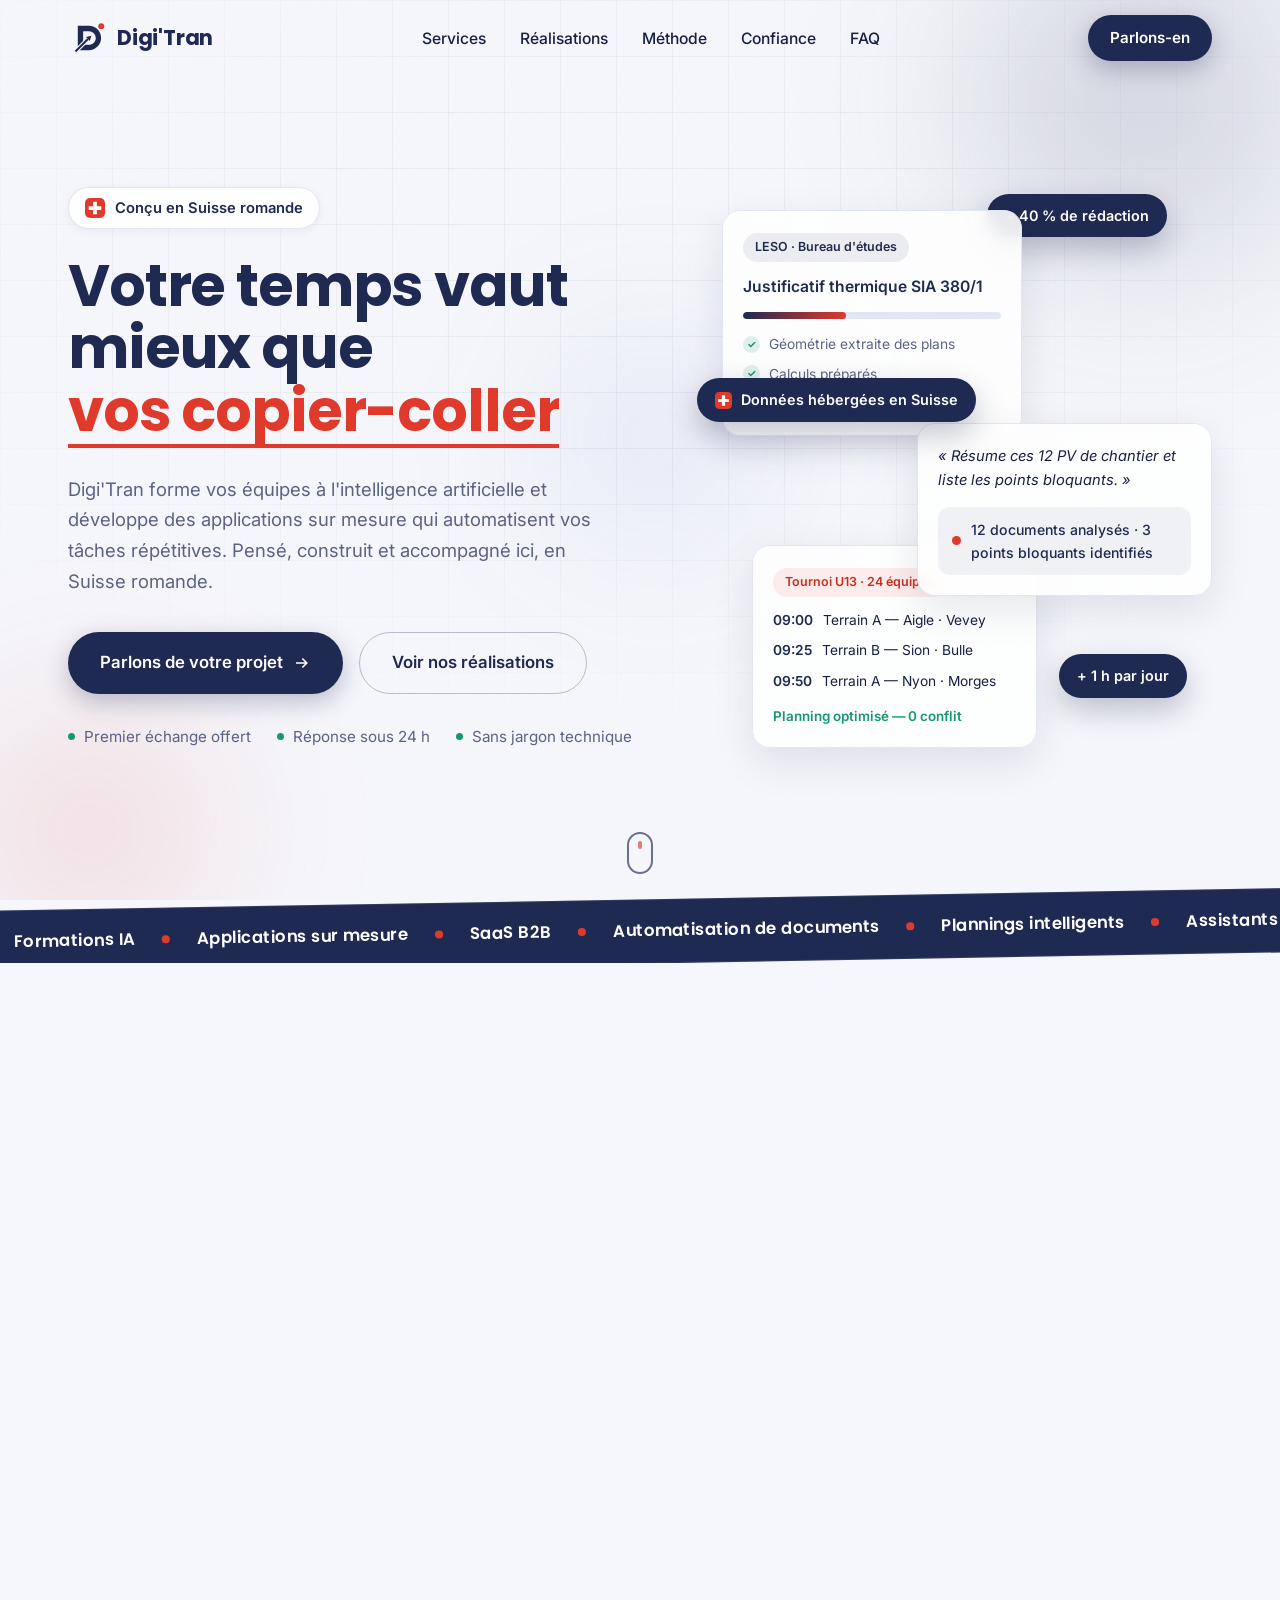
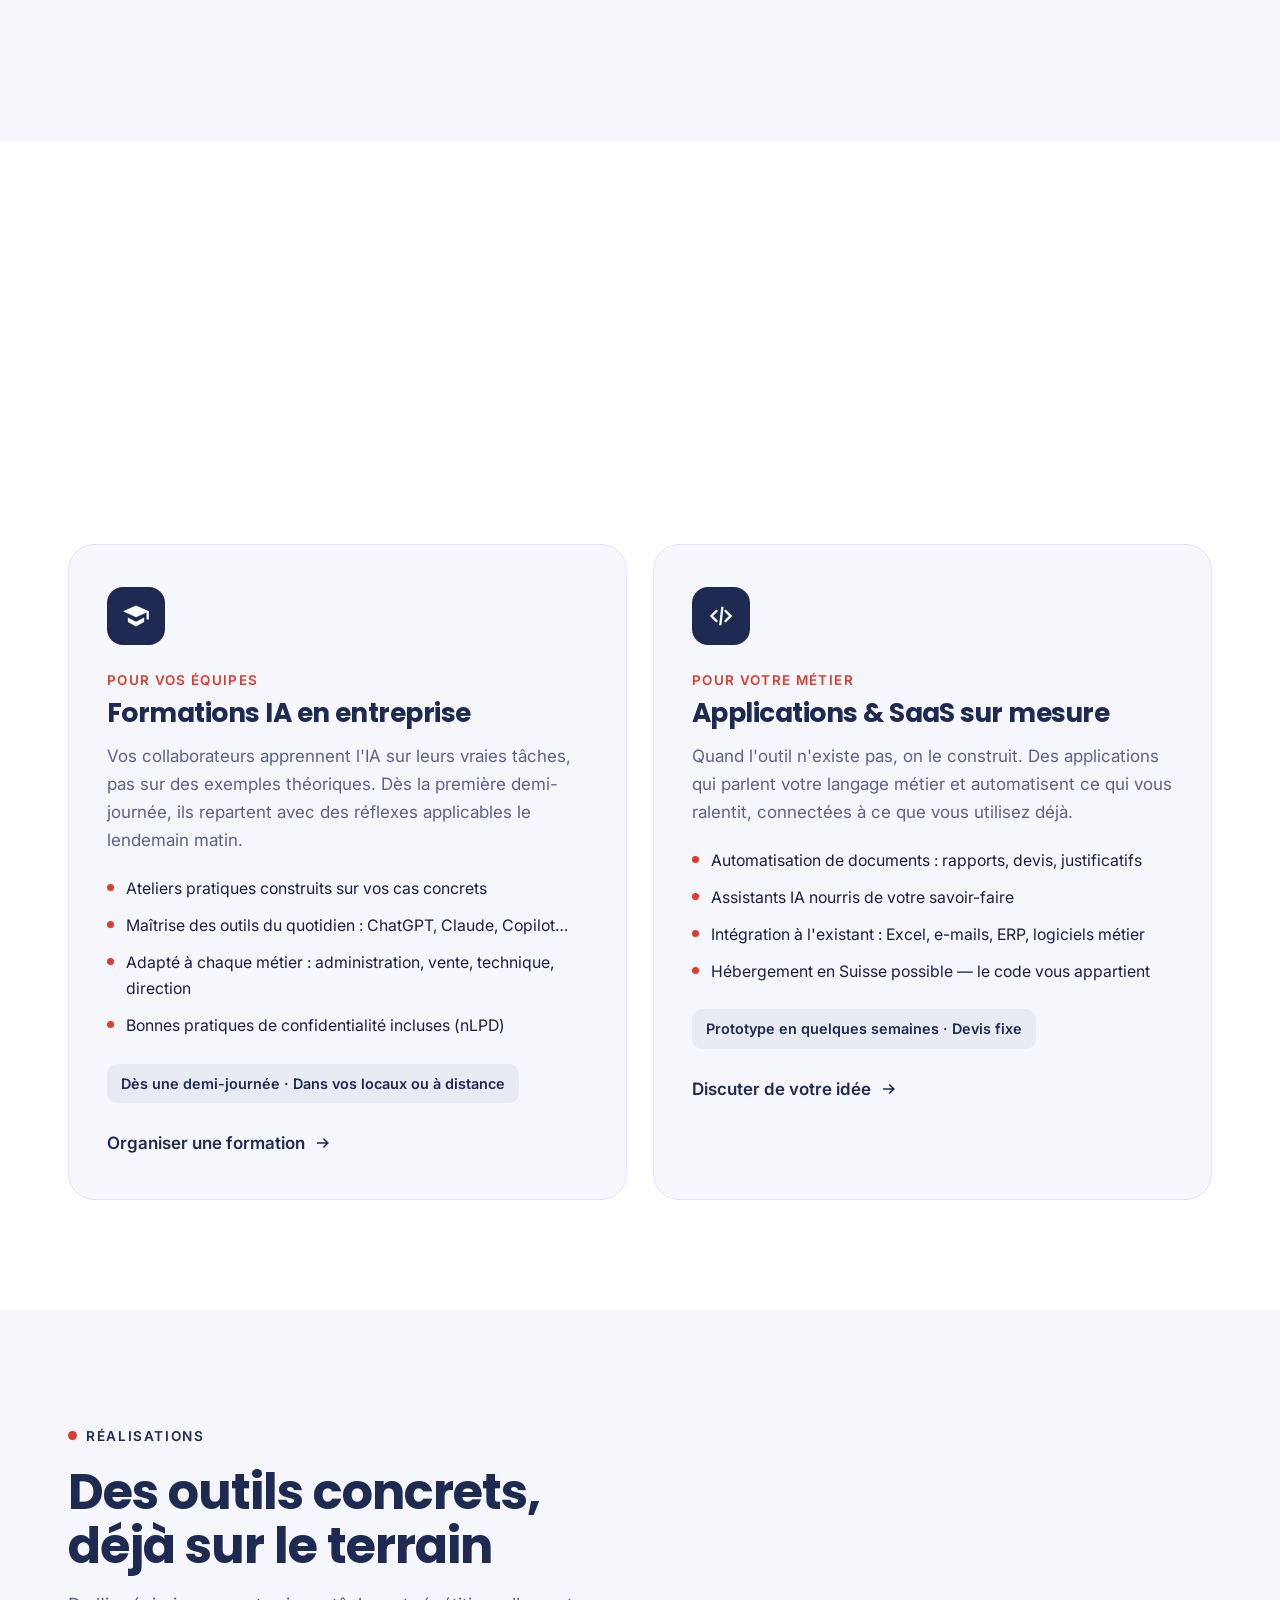
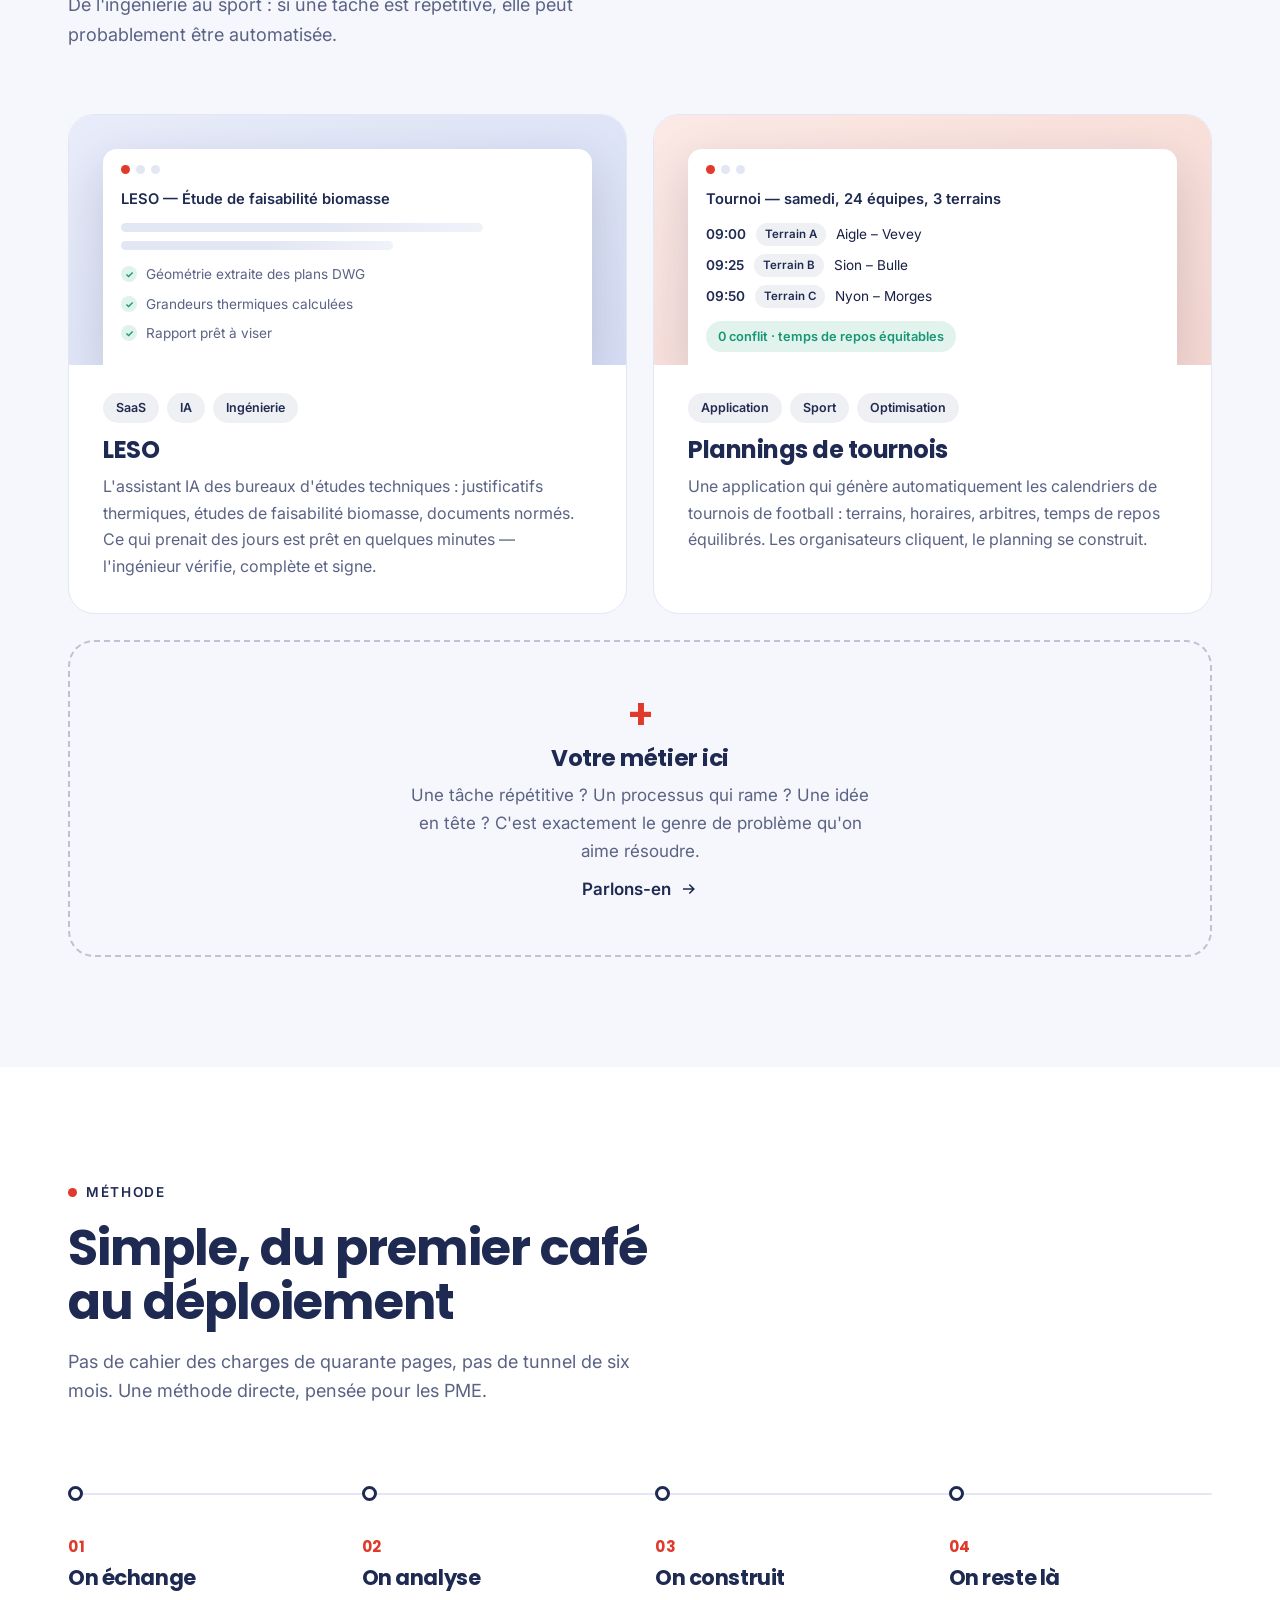
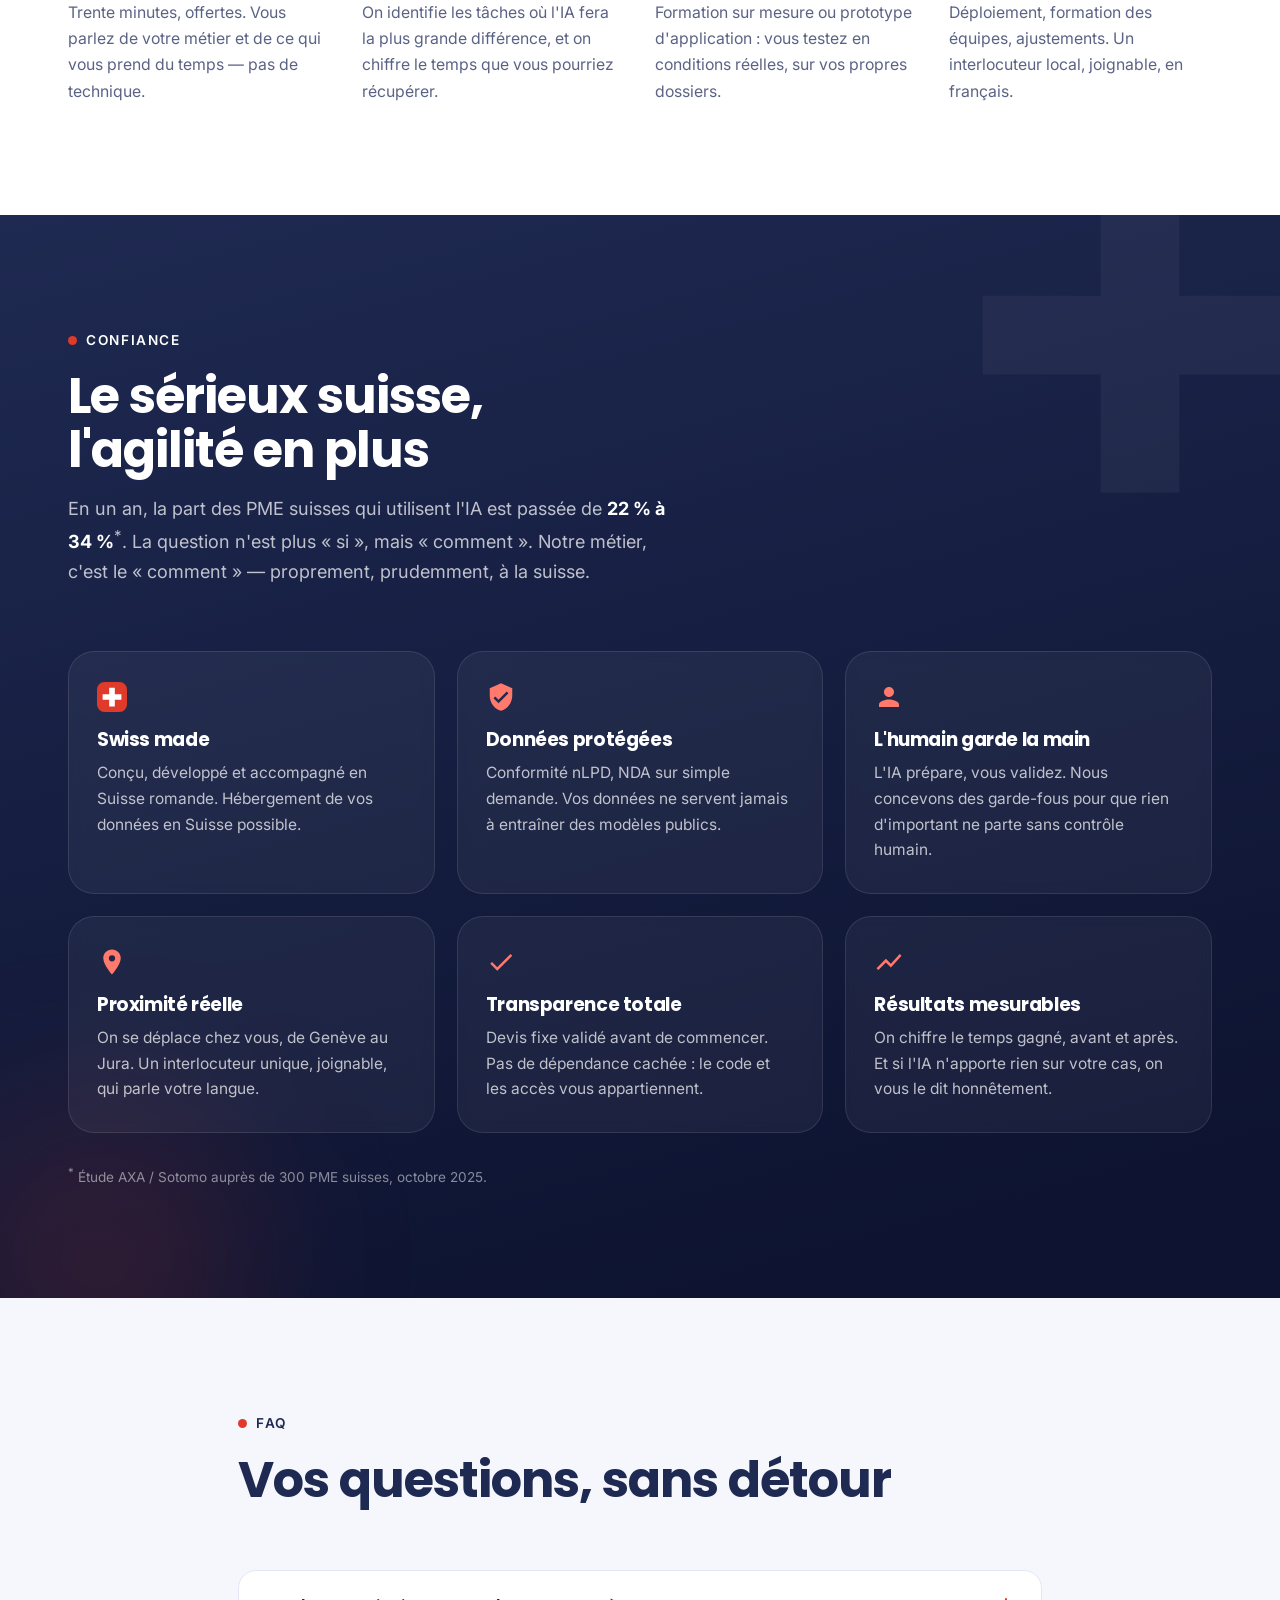
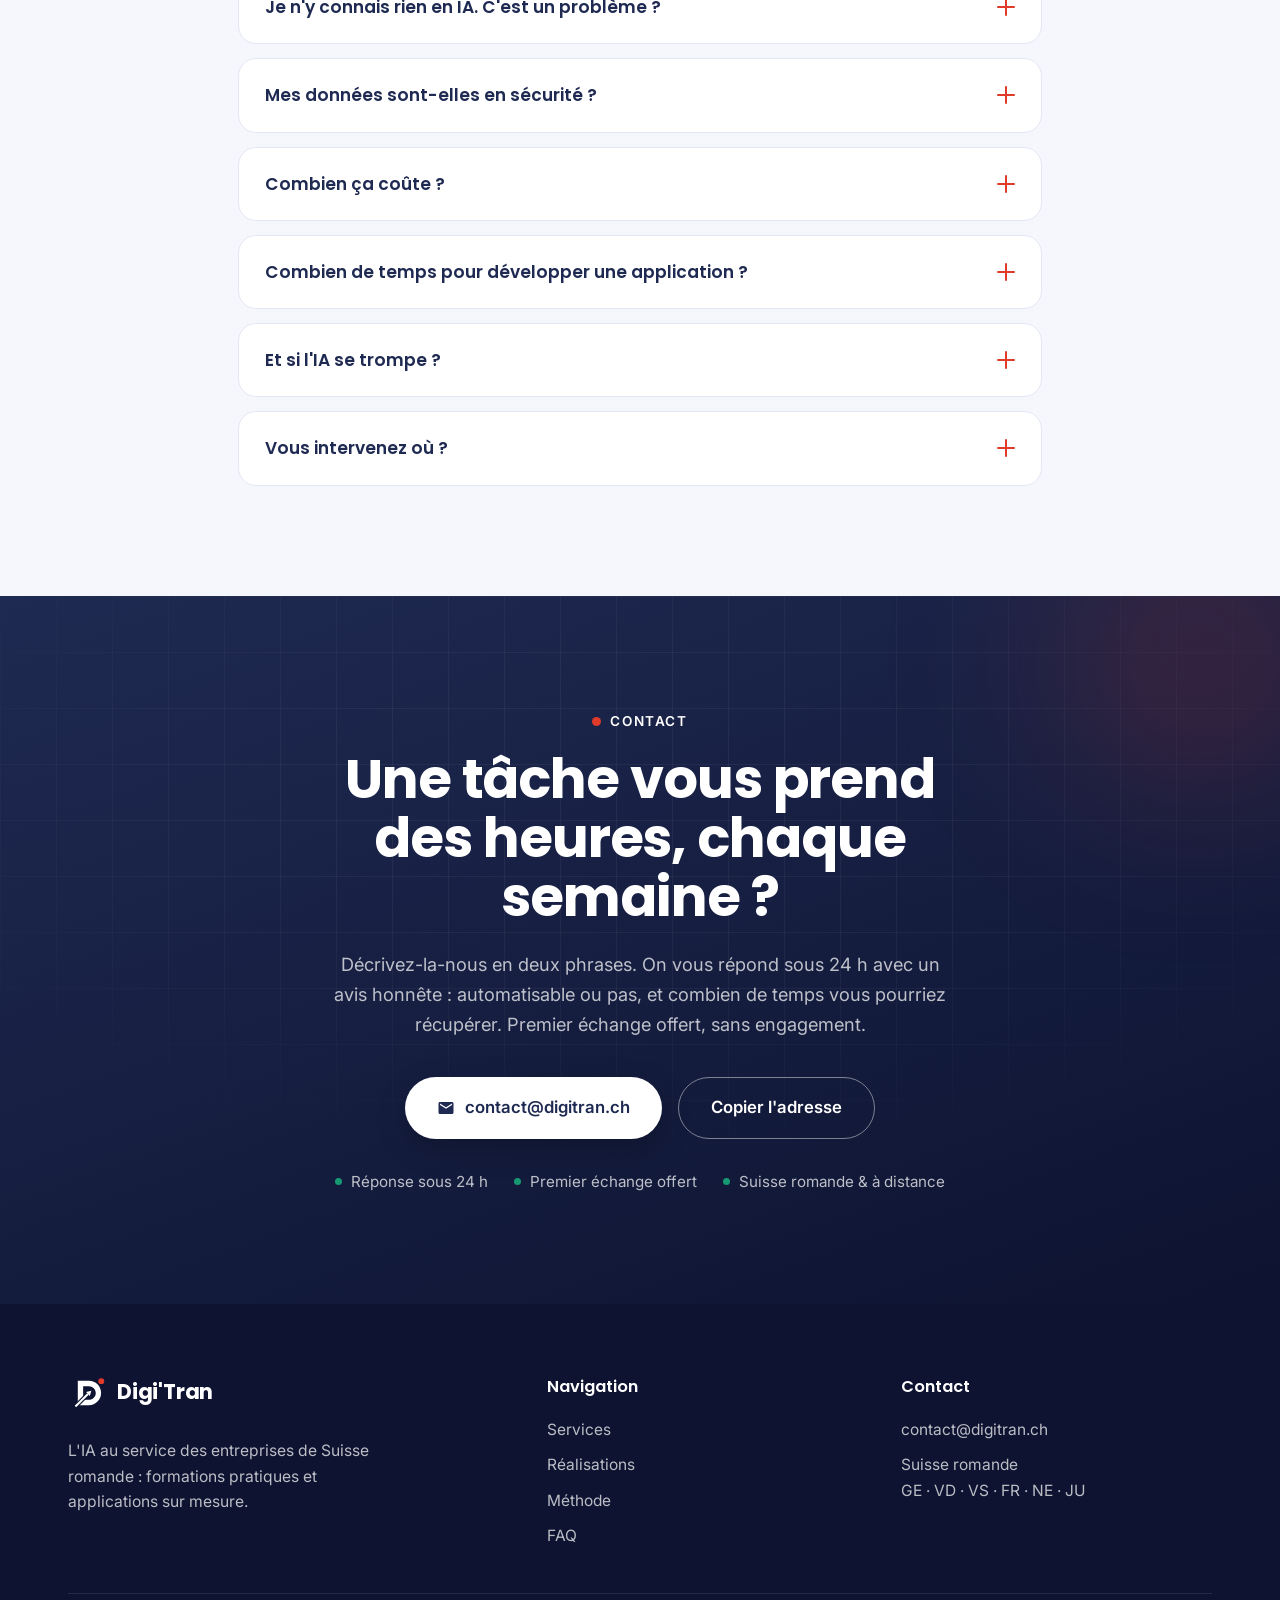
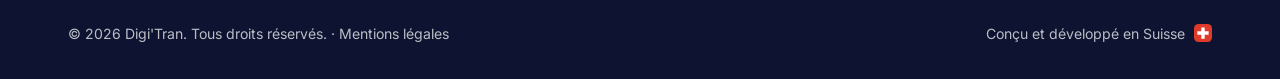
==== commit d5f330e7: "Ajustements hero et section confiance - « vos comptes-rendus » → « vos comptes rendus » (sans trait " ====
--- a/index.html
+++ b/index.html
@@ -475,7 +475,7 @@
         <div class="trust-grid">
           <article class="trust-card reveal" style="--d:.05s">
             <svg class="swiss-cross" viewBox="0 0 32 32" aria-hidden="true"><rect width="32" height="32" rx="8" fill="#E03A2B"/><path fill="#fff" d="M13 6h6v7h7v6h-7v7h-6v-7H6v-6h7z"/></svg>
-            <h3>Swiss made, vraiment</h3>
+            <h3>Swiss made</h3>
             <p>Conçu, développé et accompagné en Suisse romande. Hébergement de vos données en Suisse possible.</p>
           </article>
           <article class="trust-card reveal" style="--d:.1s">
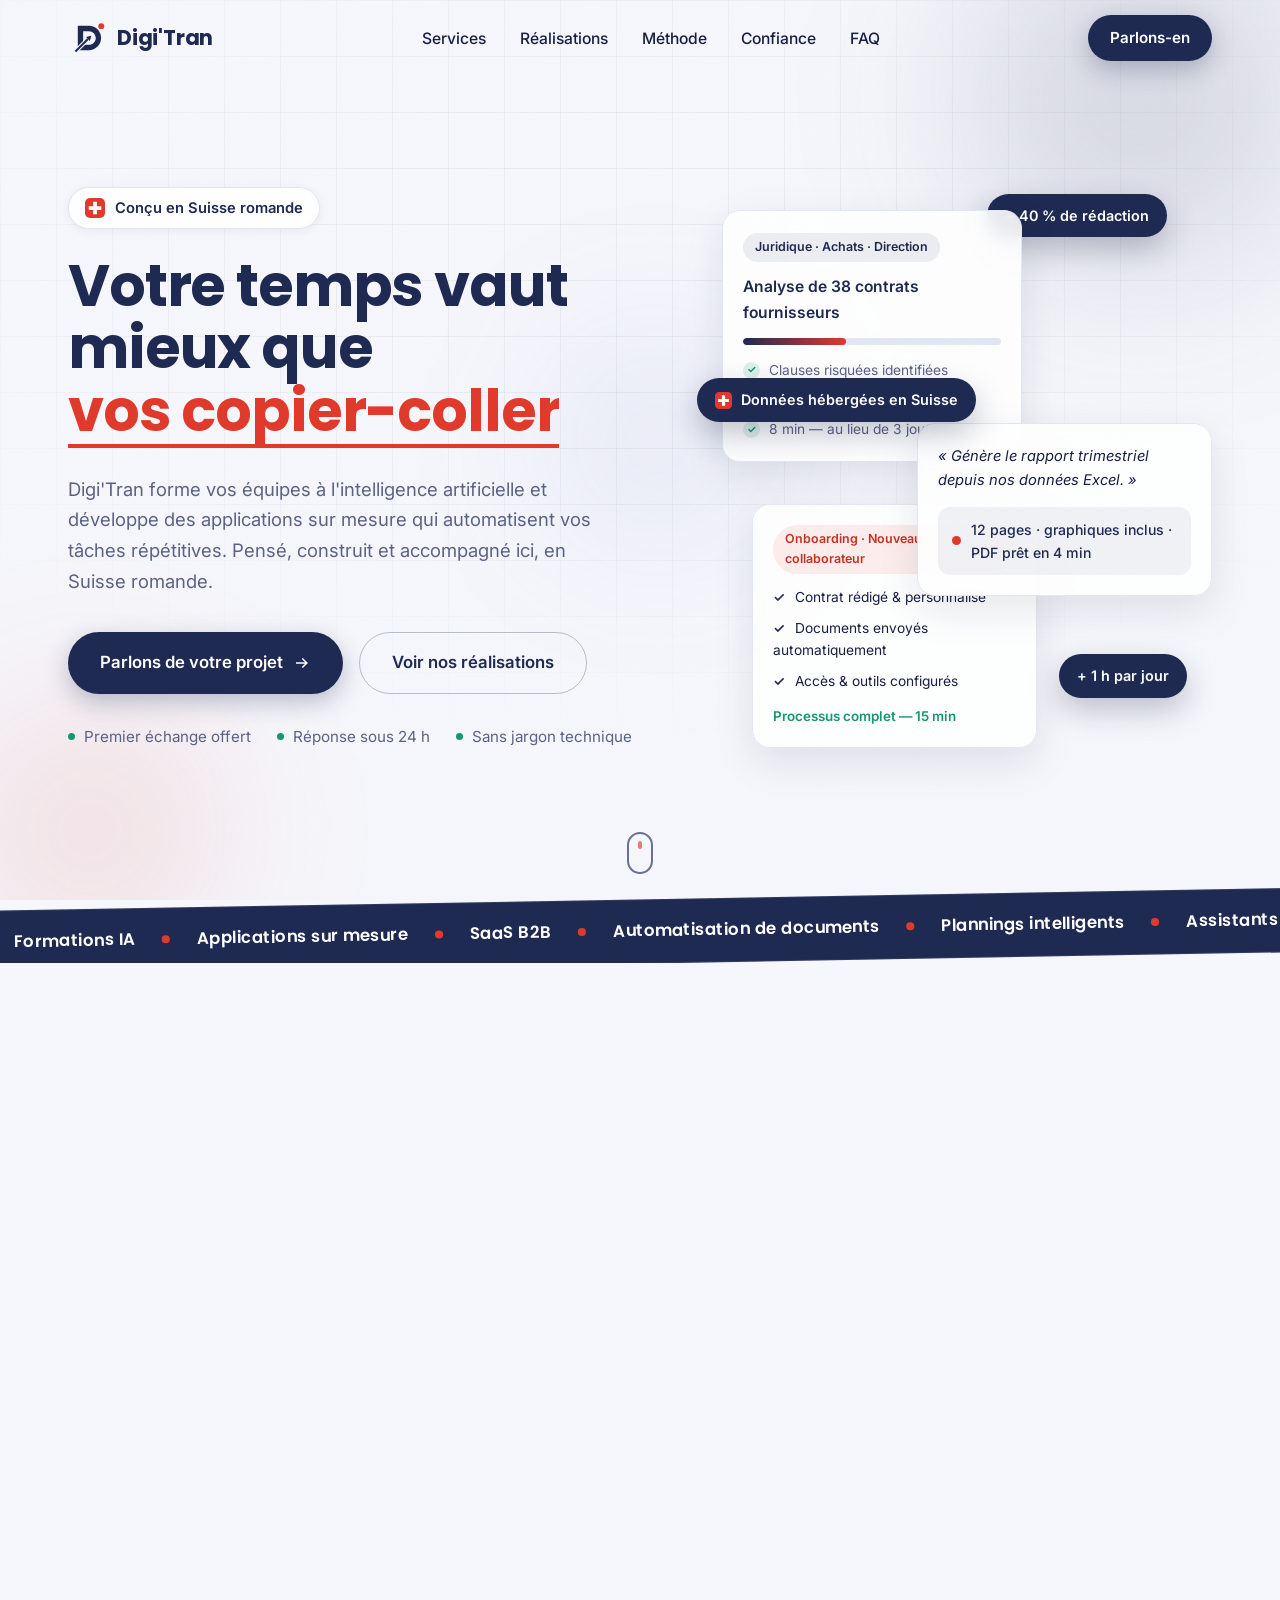
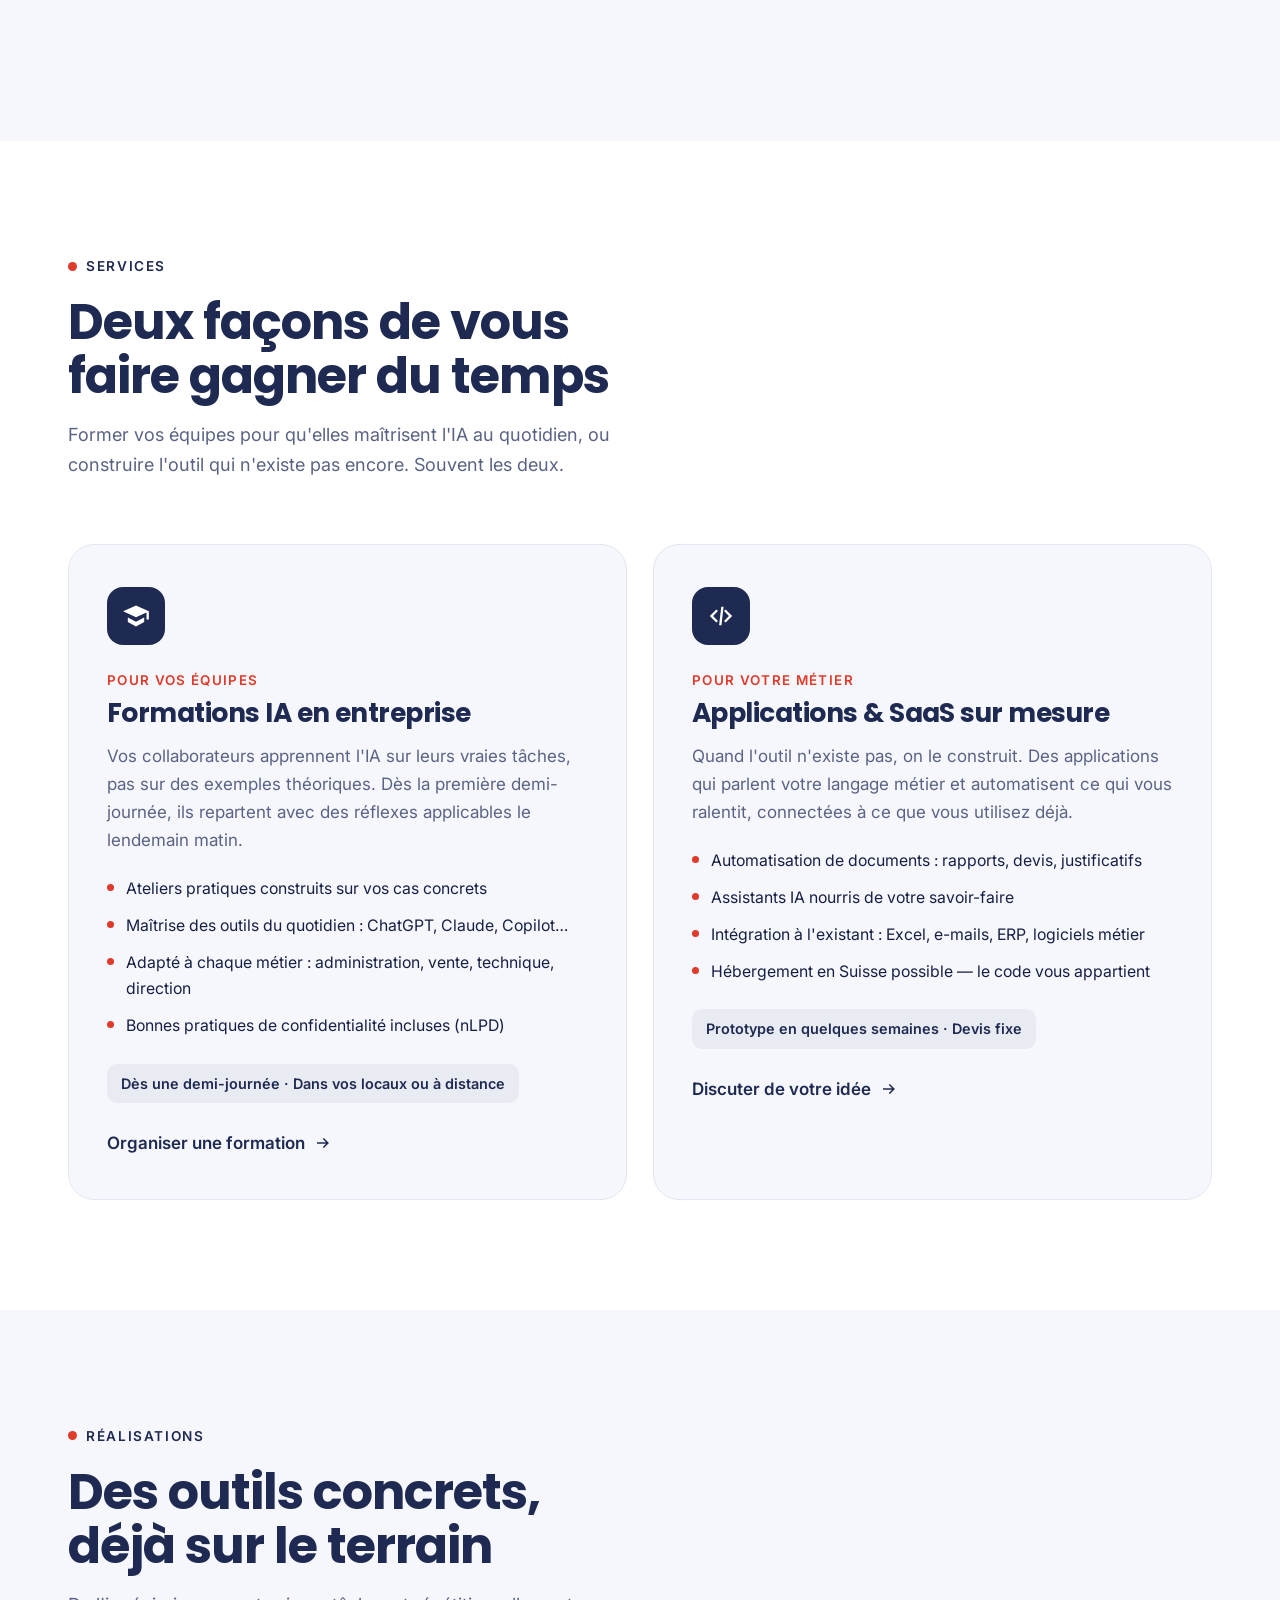
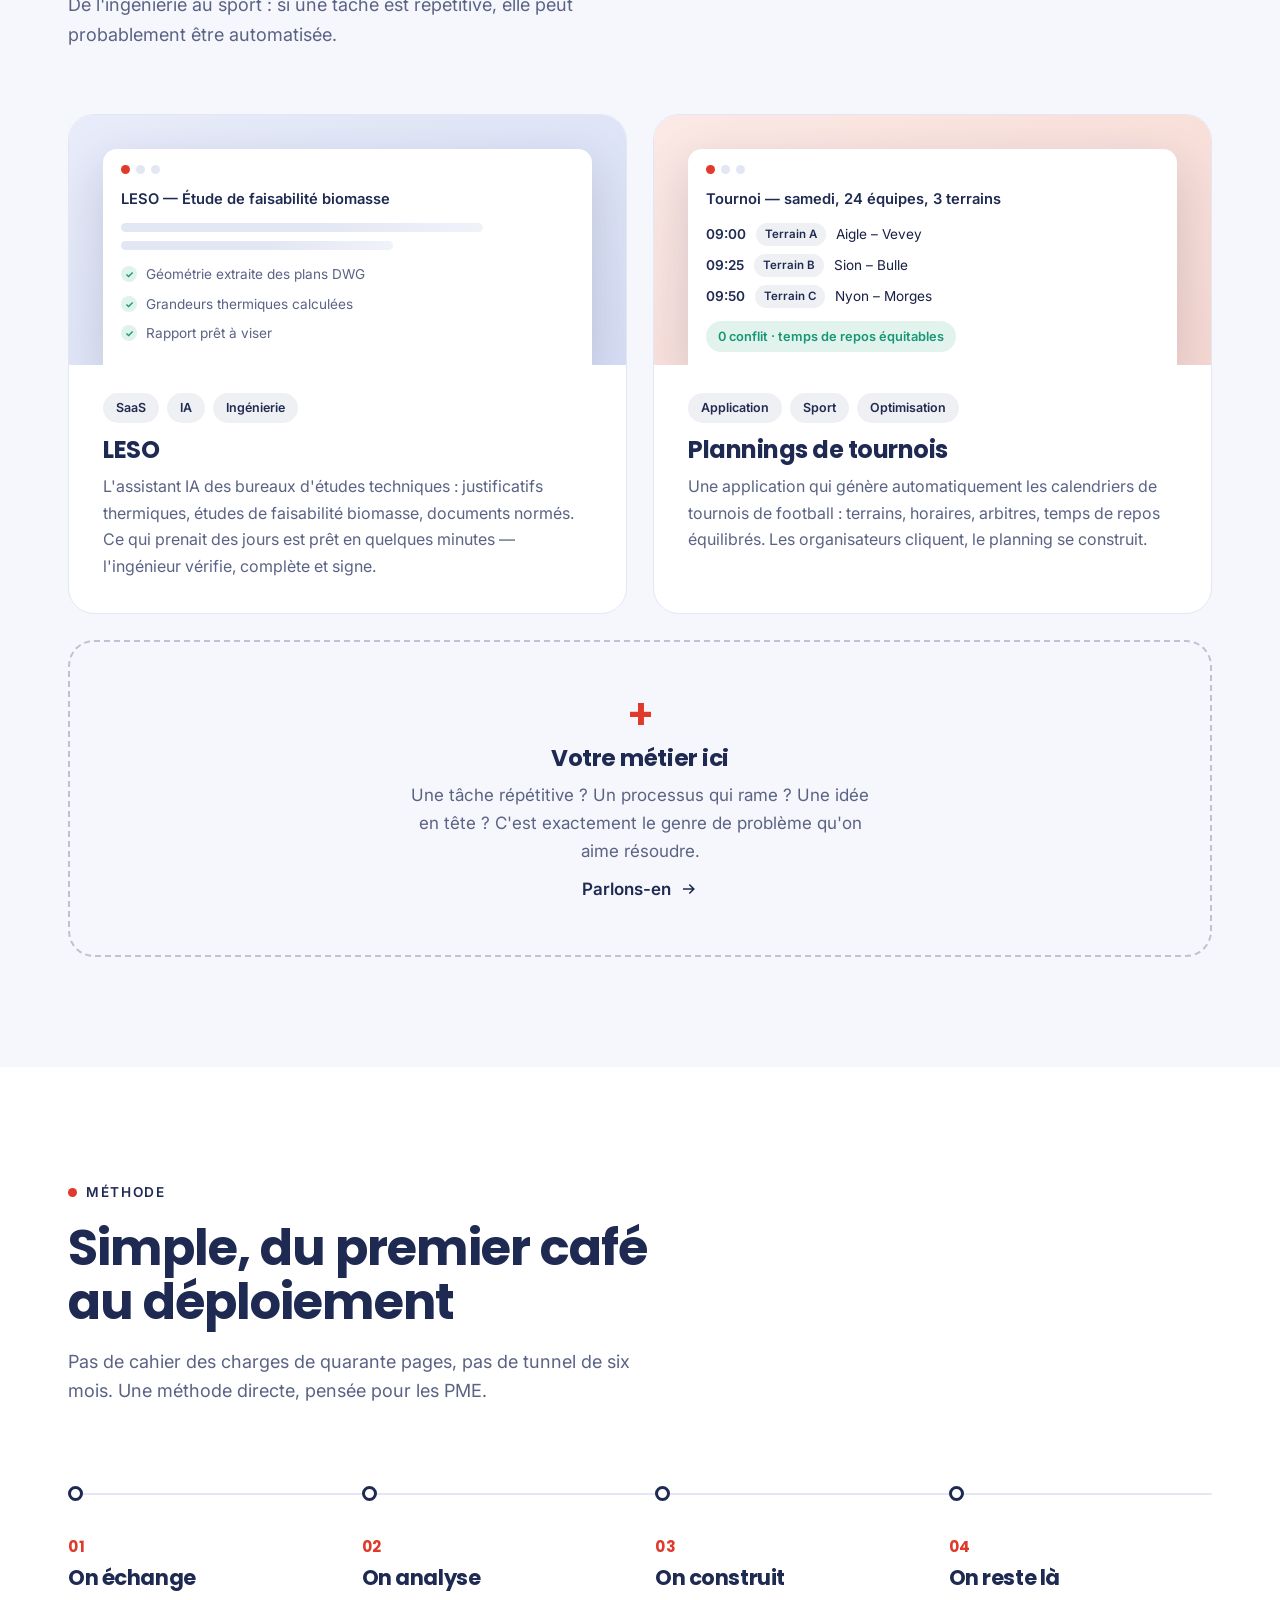
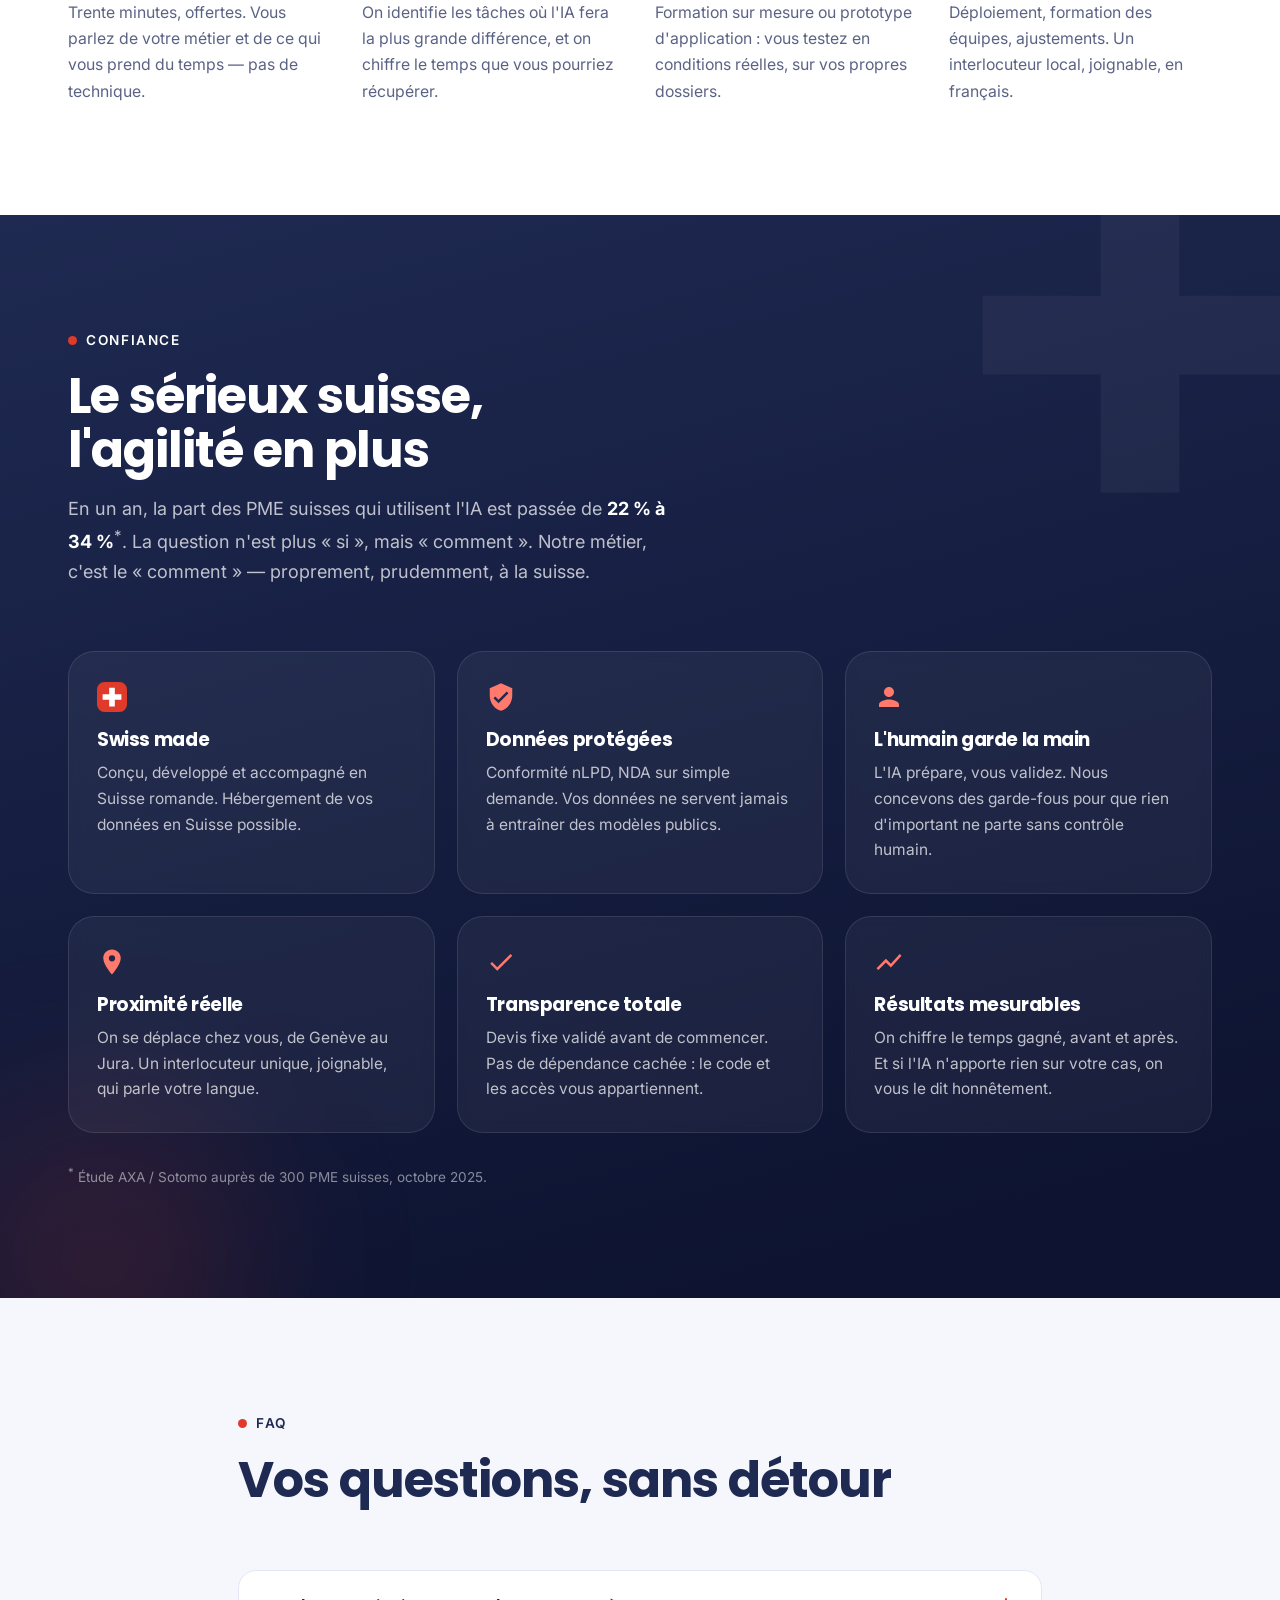
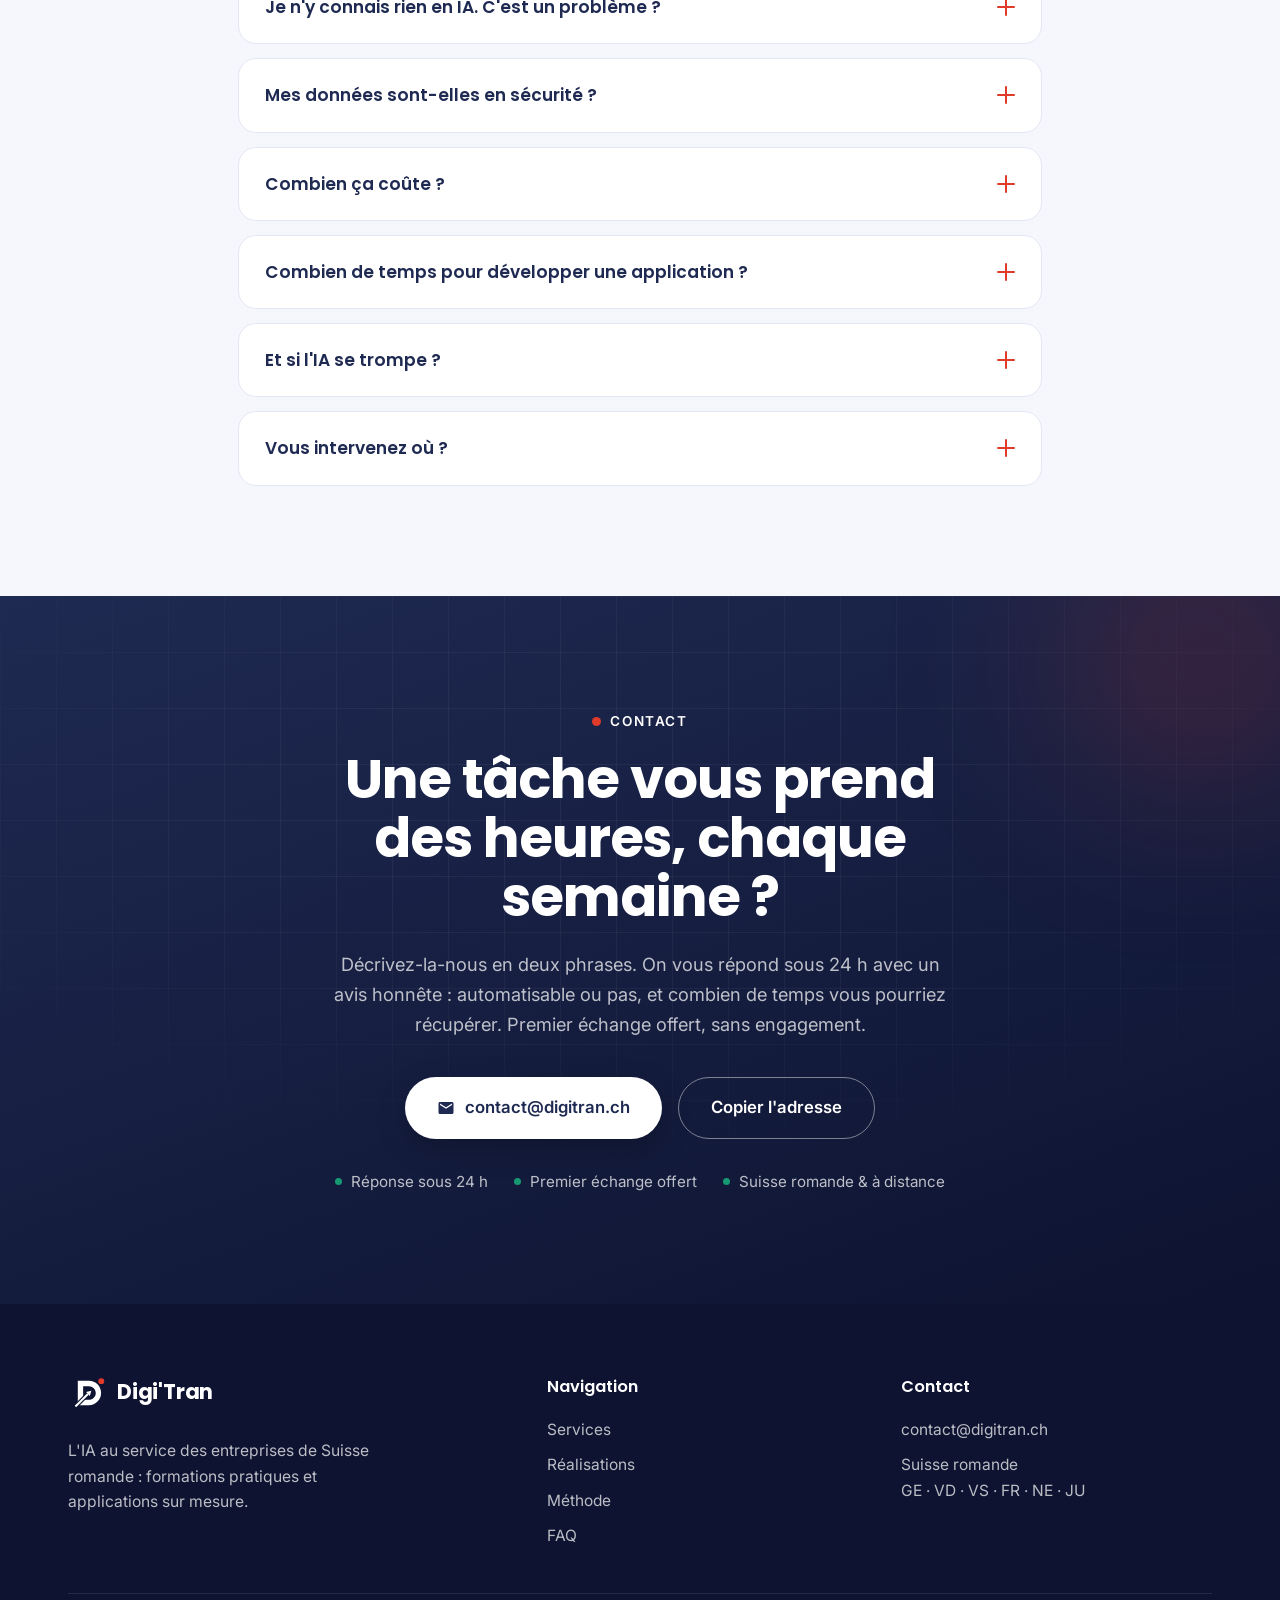
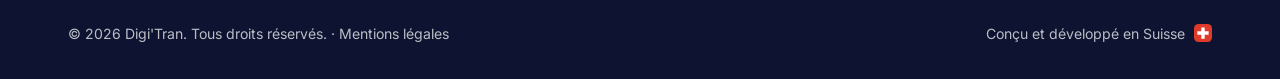
==== commit de65e119: "Cartes hero : cas d'usage plus universels et impactants - Analyse de 38 contrats fournisseurs (Jurid" ====
--- a/index.html
+++ b/index.html
@@ -167,29 +167,29 @@
 
         <div class="hero-visual" aria-hidden="true">
           <div class="float-card card-doc" data-depth="14">
-            <div class="fc-head"><span class="fc-pill fc-pill-navy">LESO · Bureau d'études</span></div>
-            <p class="fc-title">Justificatif thermique SIA&nbsp;380/1</p>
+            <div class="fc-head"><span class="fc-pill fc-pill-navy">Juridique · Achats · Direction</span></div>
+            <p class="fc-title">Analyse de 38 contrats fournisseurs</p>
             <div class="fc-bar"><span></span></div>
             <ul class="fc-checks">
-              <li>Géométrie extraite des plans</li>
-              <li>Calculs préparés</li>
-              <li>Rapport PDF généré — 4 min</li>
+              <li>Clauses risquées identifiées</li>
+              <li>Synthèse par contrat générée</li>
+              <li>8 min — au lieu de 3 jours</li>
             </ul>
           </div>
 
           <div class="float-card card-chat" data-depth="26">
-            <p class="fc-q">« Résume ces 12 PV de chantier et liste les points bloquants. »</p>
-            <div class="fc-a"><span class="fc-spark"></span>12 documents analysés · 3 points bloquants identifiés</div>
+            <p class="fc-q">« Génère le rapport trimestriel depuis nos données Excel. »</p>
+            <div class="fc-a"><span class="fc-spark"></span>12 pages · graphiques inclus · PDF prêt en 4 min</div>
           </div>
 
           <div class="float-card card-plan" data-depth="20">
-            <div class="fc-head"><span class="fc-pill fc-pill-red">Tournoi U13 · 24 équipes</span></div>
+            <div class="fc-head"><span class="fc-pill fc-pill-red">Onboarding · Nouveau collaborateur</span></div>
             <ul class="fc-matches">
-              <li><b>09:00</b> Terrain A — Aigle · Vevey</li>
-              <li><b>09:25</b> Terrain B — Sion · Bulle</li>
-              <li><b>09:50</b> Terrain A — Nyon · Morges</li>
+              <li><b>✓</b> Contrat rédigé &amp; personnalisé</li>
+              <li><b>✓</b> Documents envoyés automatiquement</li>
+              <li><b>✓</b> Accès &amp; outils configurés</li>
             </ul>
-            <p class="fc-ok">Planning optimisé — 0 conflit</p>
+            <p class="fc-ok">Processus complet — 15 min</p>
           </div>
 
           <div class="float-chip chip-a" data-depth="34">− 40 % de rédaction</div>
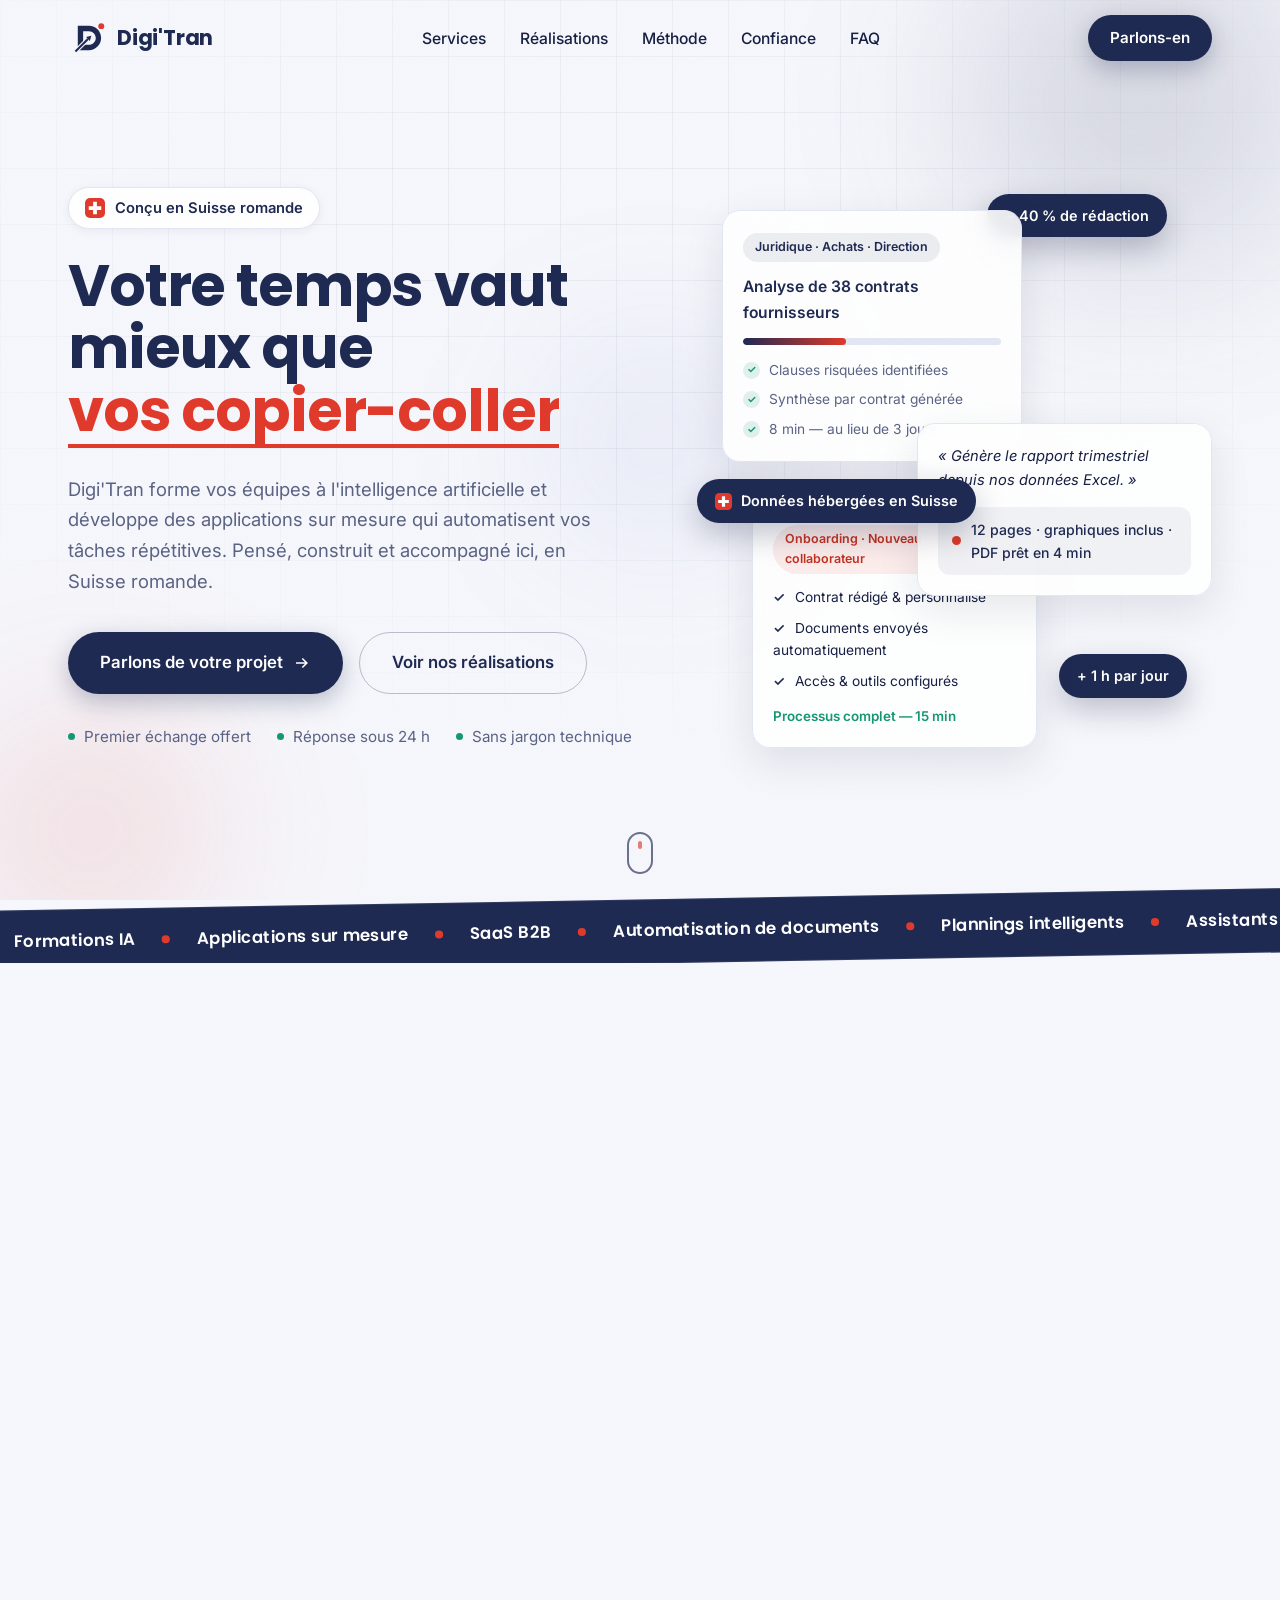
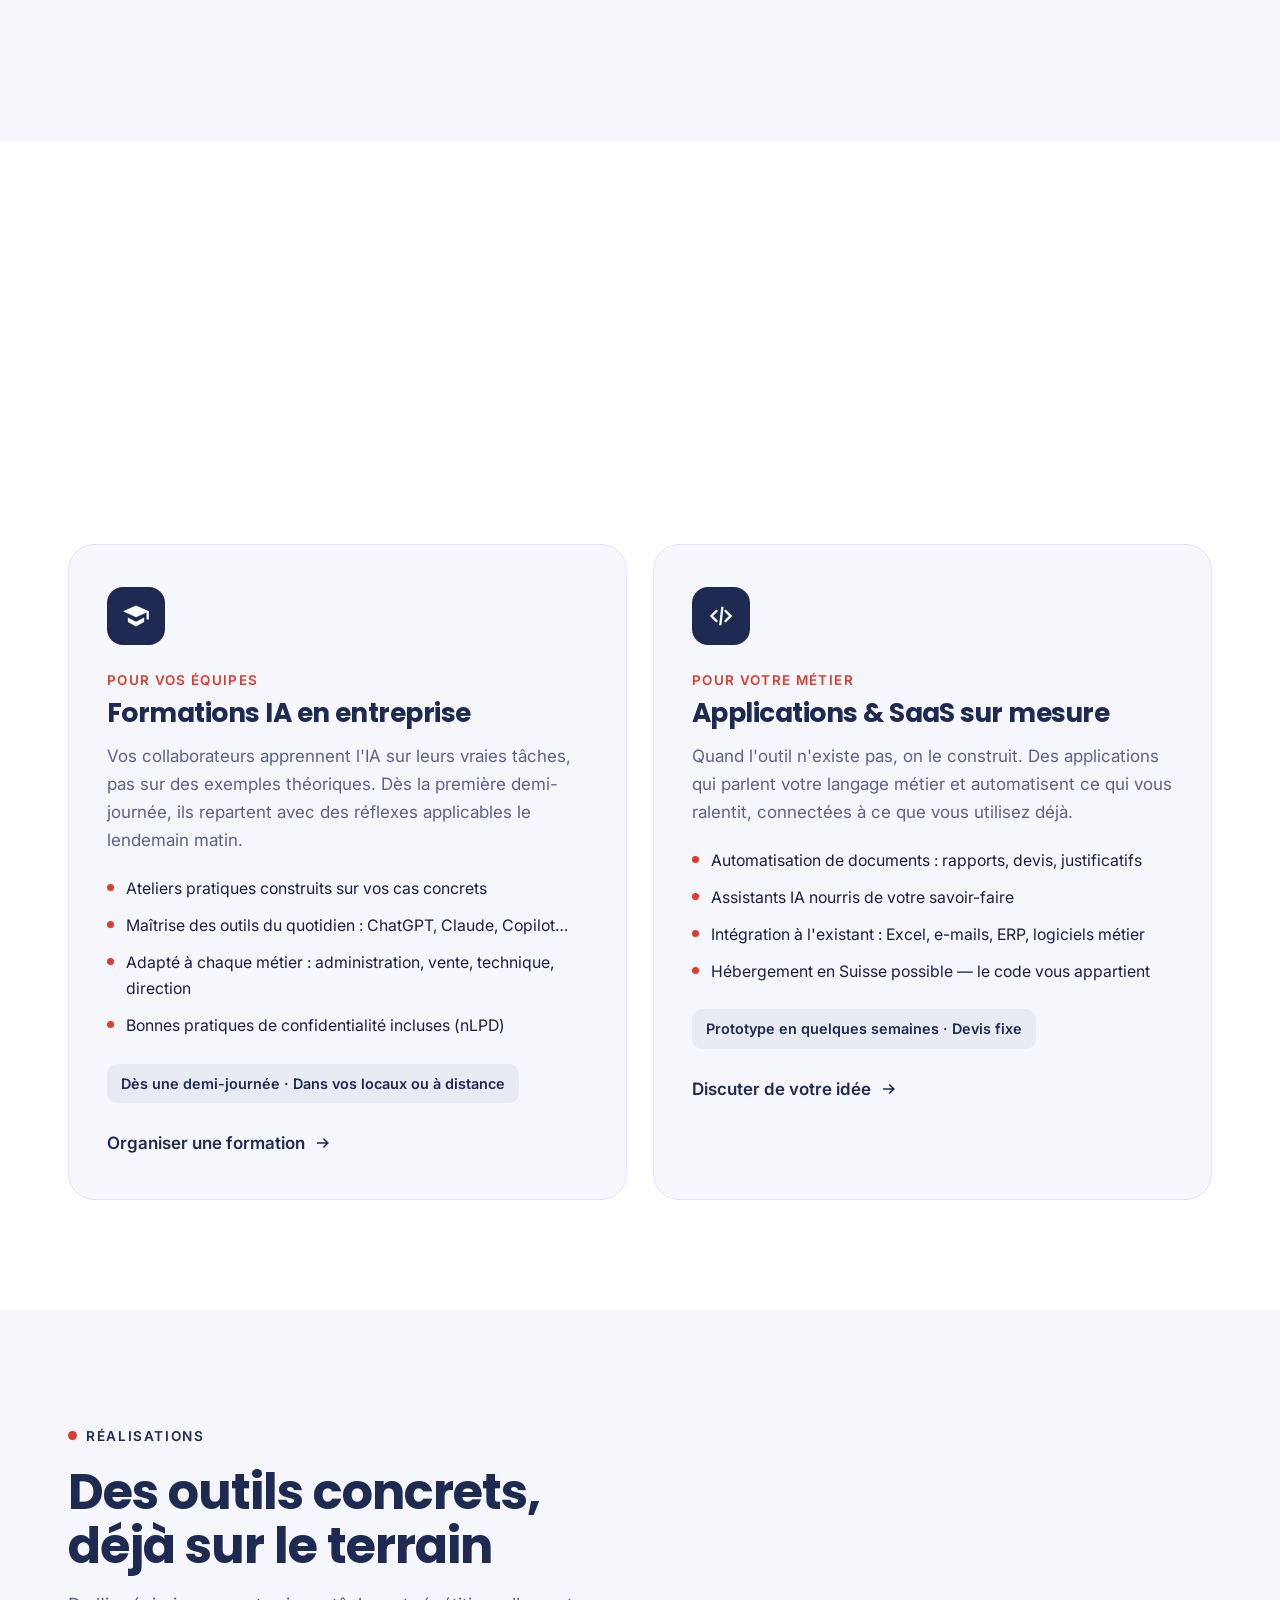
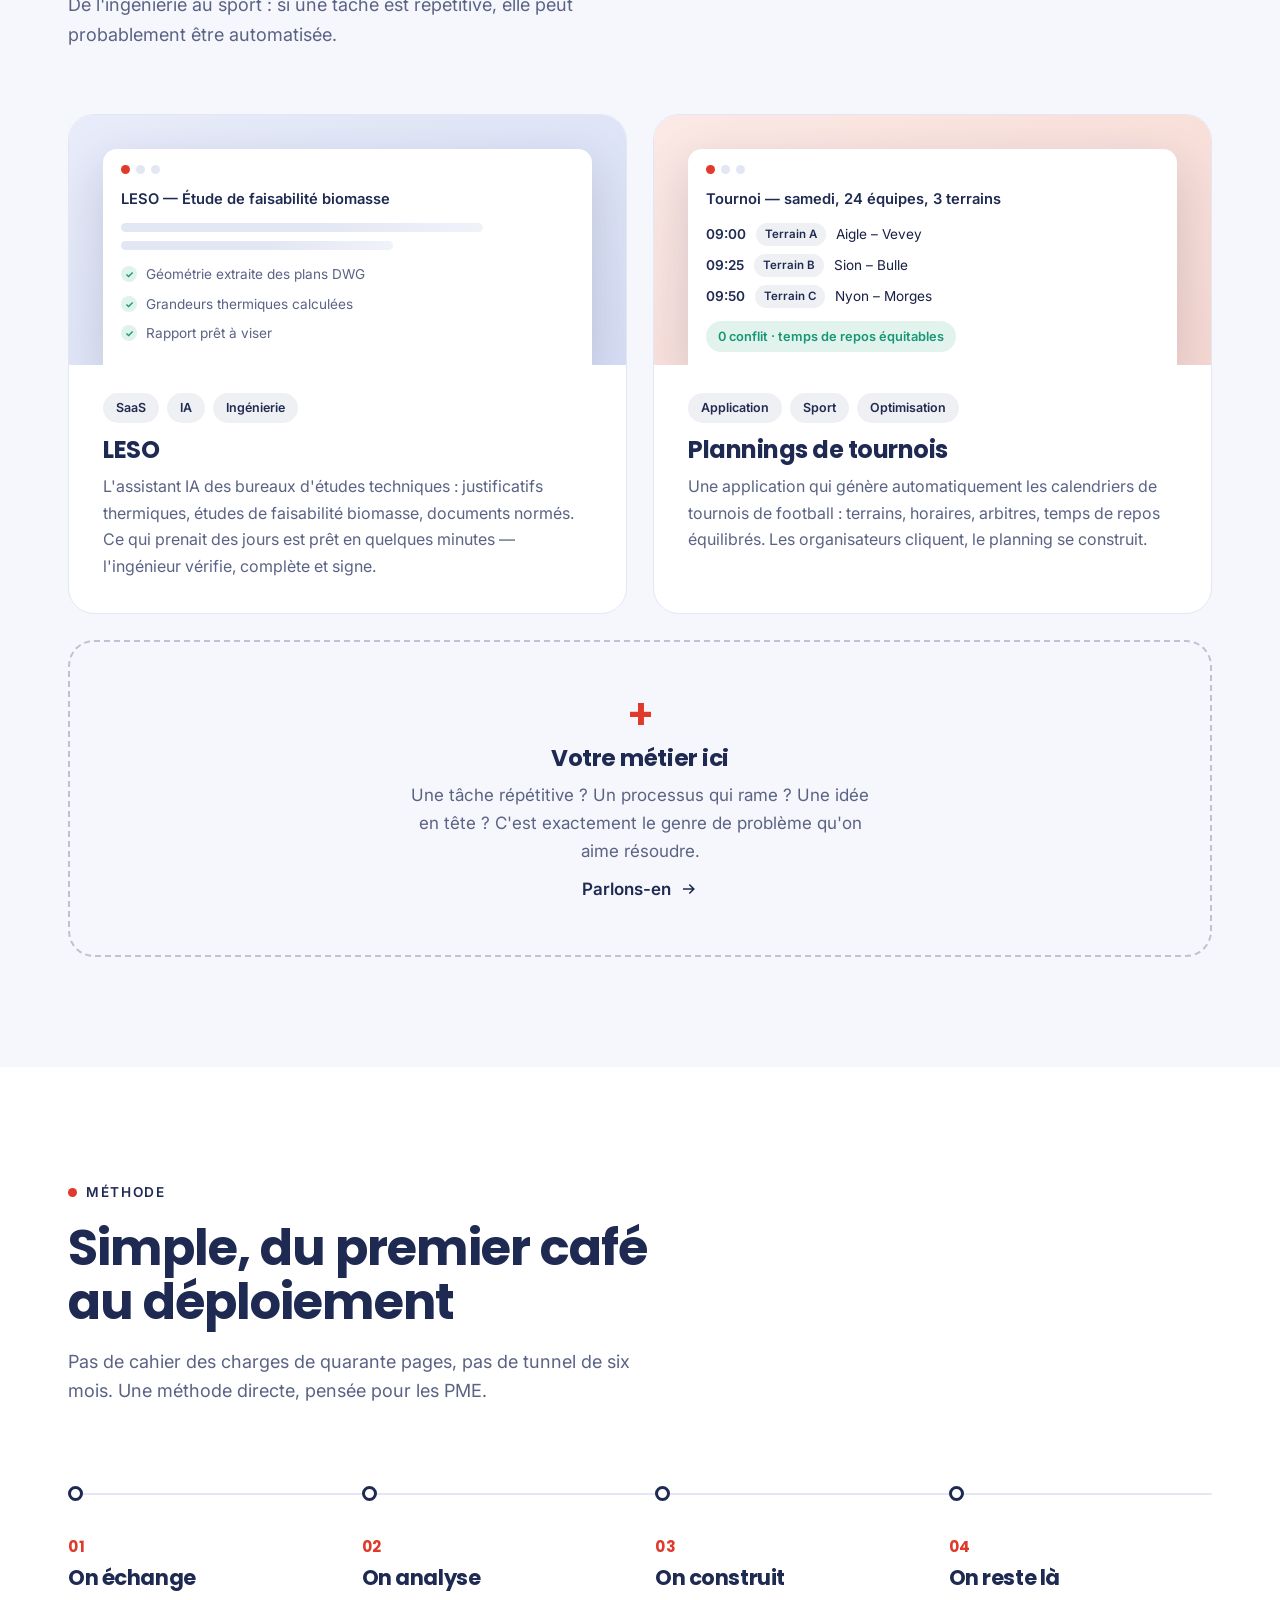
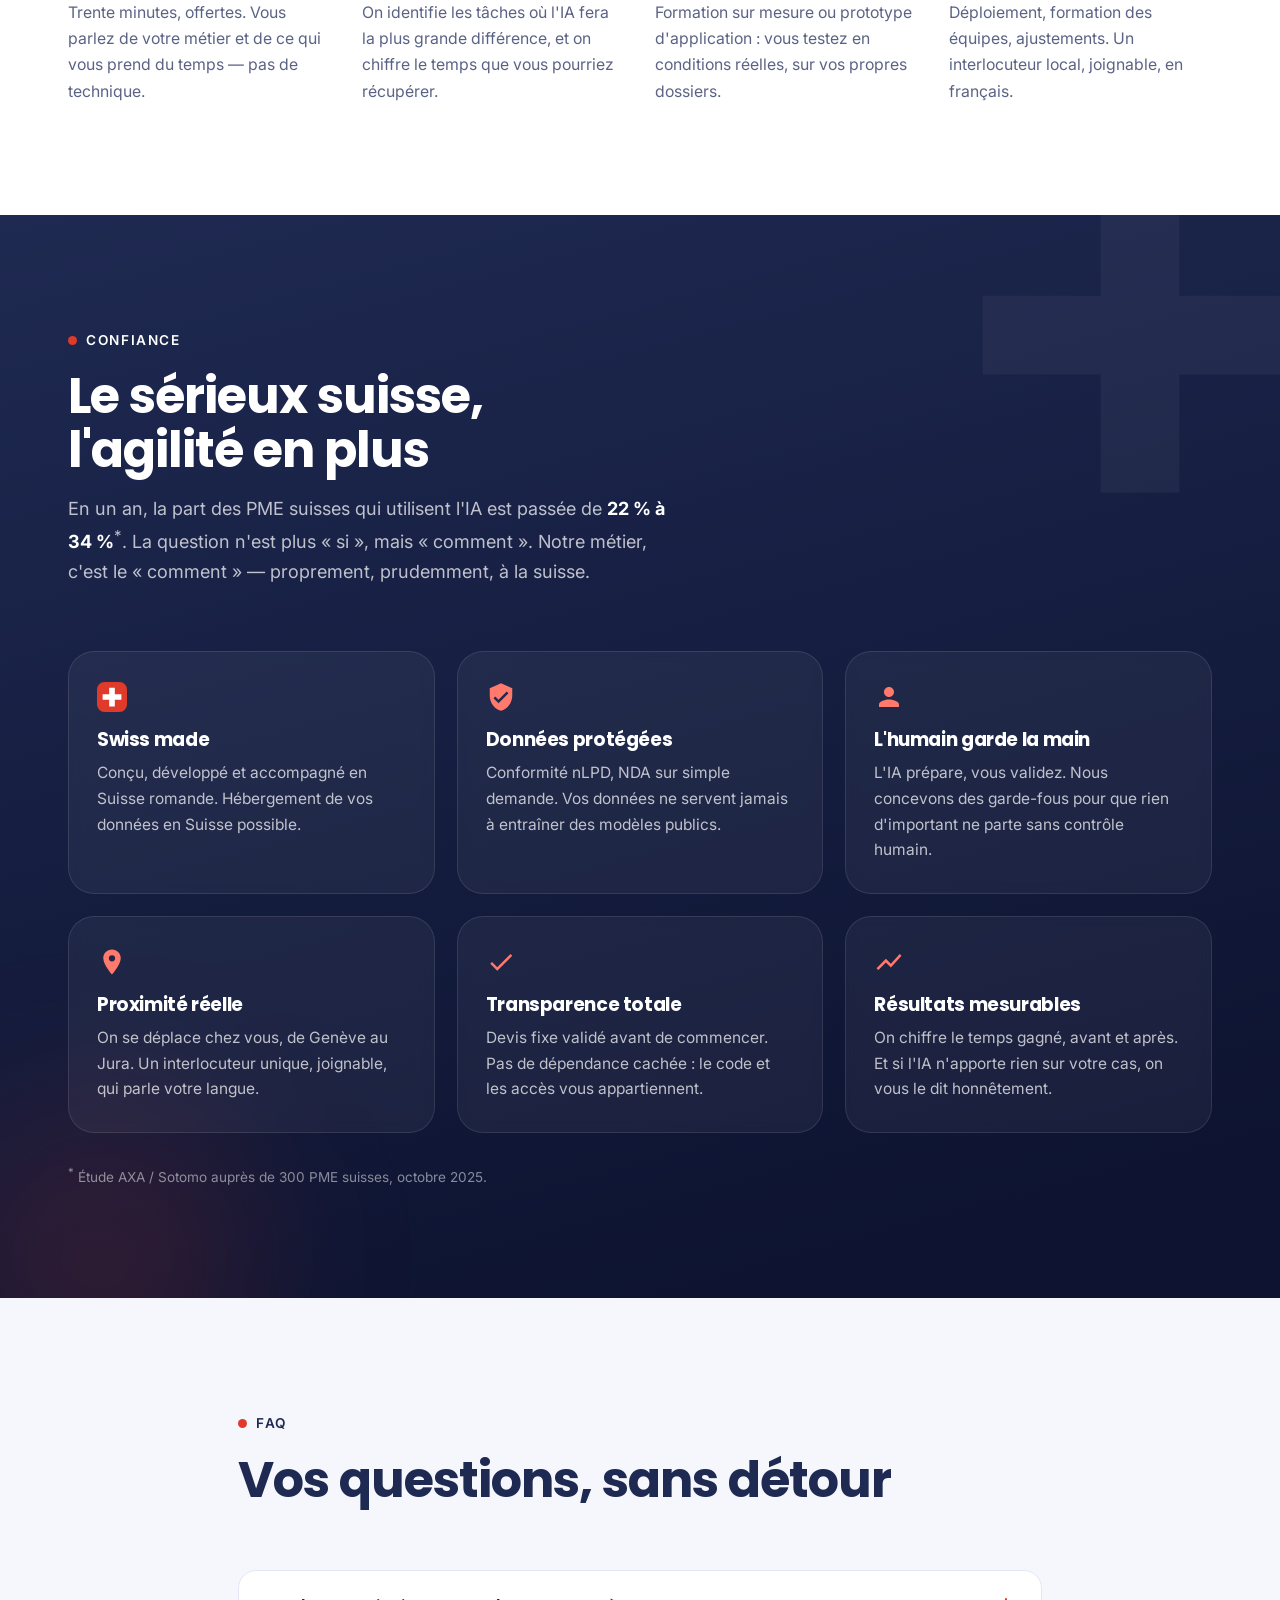
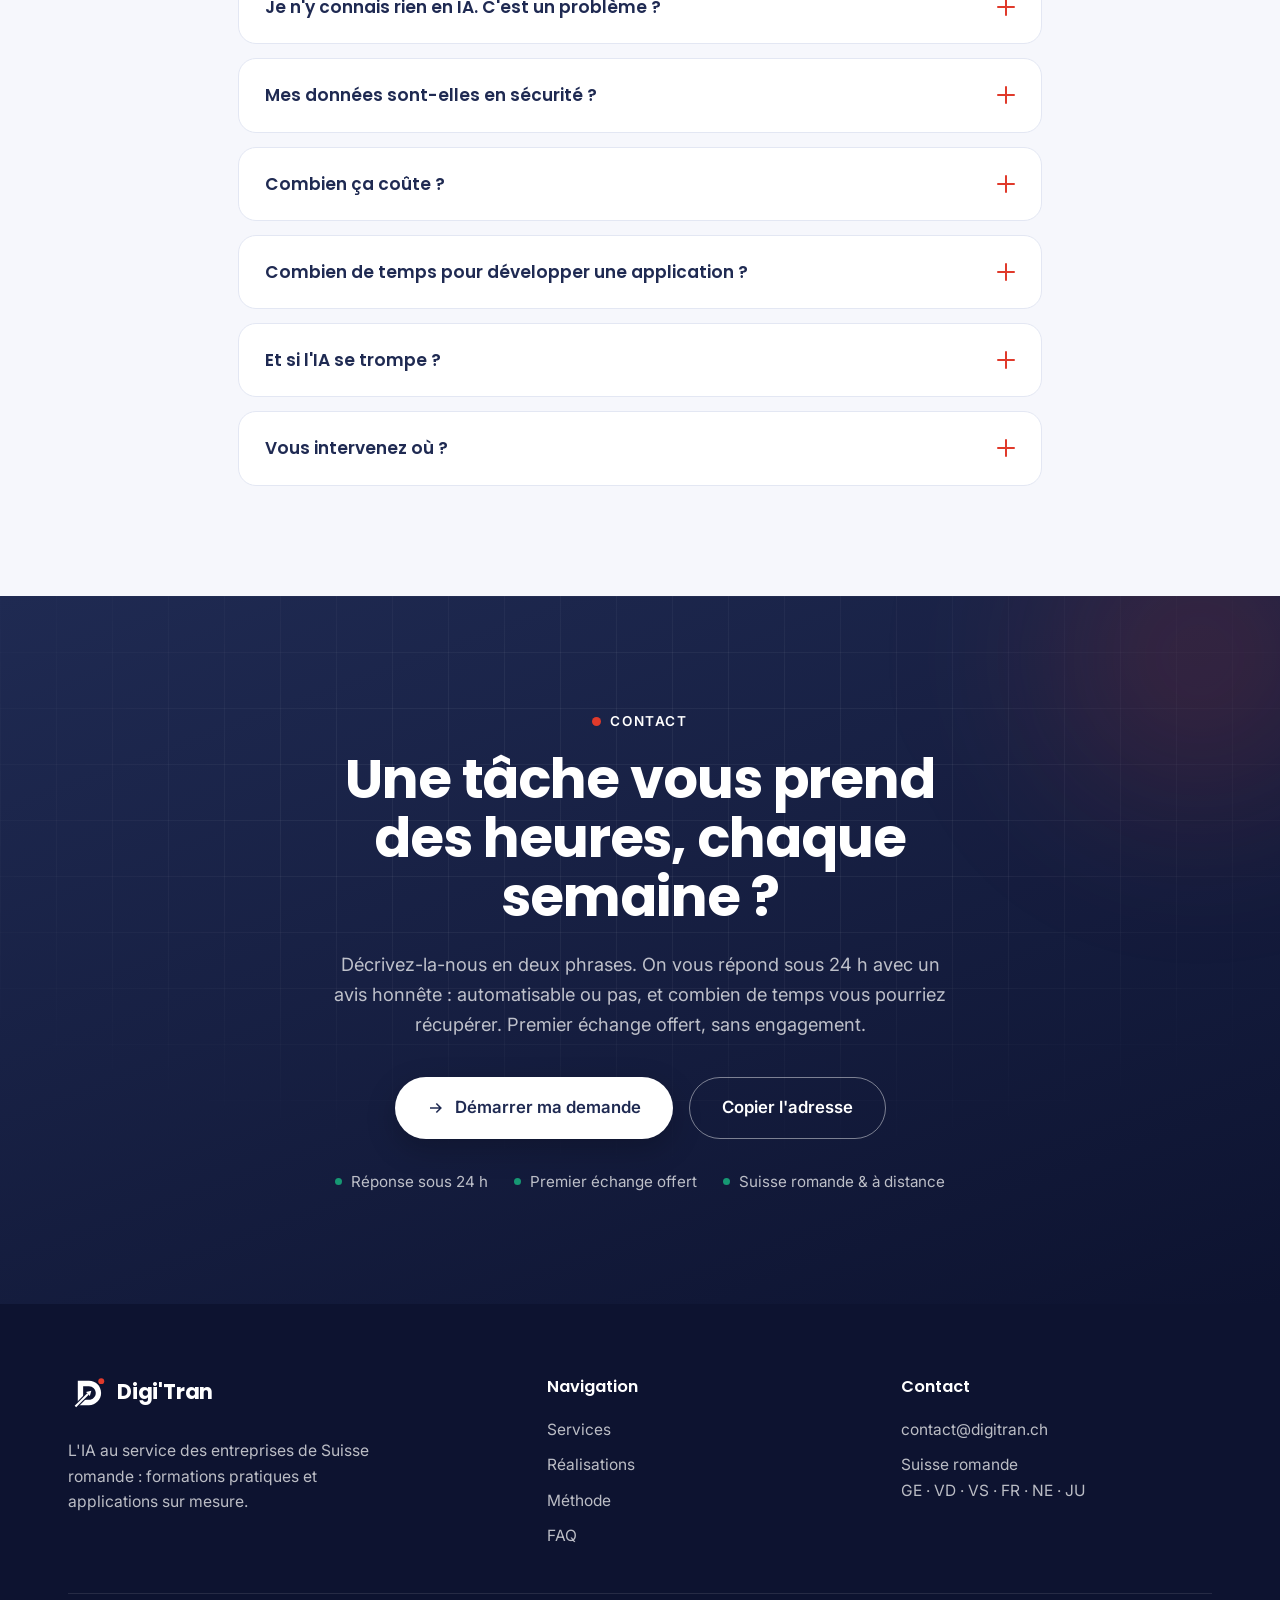
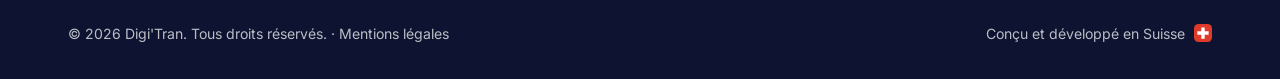
==== commit a8dab2c6: "Assistant de contact multi-étapes animé sur les CTA - Parcours Formation : format (demi-journée / jo" ====
--- a/index.html
+++ b/index.html
@@ -97,7 +97,7 @@
       </ul>
 
       <div class="nav-actions">
-        <a class="btn btn-primary btn-nav magnetic" href="#contact">Parlons-en</a>
+        <button type="button" class="btn btn-primary btn-nav magnetic" data-wizard="choose">Parlons-en</button>
         <button class="nav-burger" id="burger" aria-expanded="false" aria-controls="mobile-menu" aria-label="Ouvrir le menu">
           <span></span><span></span>
         </button>
@@ -151,10 +151,10 @@
           </p>
 
           <div class="hero-ctas reveal" style="--d:.65s">
-            <a class="btn btn-primary btn-lg magnetic" href="#contact">
+            <button type="button" class="btn btn-primary btn-lg magnetic" data-wizard="choose">
               Parlons de votre projet
               <svg viewBox="0 0 24 24" aria-hidden="true"><path fill="currentColor" d="M13.2 5.2 19.9 12l-6.7 6.8-1.5-1.4 4.3-4.4H4v-2h12l-4.3-4.4z"/></svg>
-            </a>
+            </button>
             <a class="btn btn-ghost btn-lg magnetic" href="#realisations">Voir nos réalisations</a>
           </div>
 
@@ -302,10 +302,10 @@
               <li>Bonnes pratiques de confidentialité incluses (nLPD)</li>
             </ul>
             <p class="service-meta">Dès une demi-journée · Dans vos locaux ou à distance</p>
-            <a class="service-cta" href="mailto:contact@digitran.ch?subject=Formation%20IA%20pour%20mon%20%C3%A9quipe">
+            <button type="button" class="service-cta" data-wizard="formation">
               Organiser une formation
               <svg viewBox="0 0 24 24" aria-hidden="true"><path fill="currentColor" d="M13.2 5.2 19.9 12l-6.7 6.8-1.5-1.4 4.3-4.4H4v-2h12l-4.3-4.4z"/></svg>
-            </a>
+            </button>
           </article>
 
           <article class="service-card tilt reveal" style="--d:.25s">
@@ -326,10 +326,10 @@
               <li>Hébergement en Suisse possible — le code vous appartient</li>
             </ul>
             <p class="service-meta">Prototype en quelques semaines · Devis fixe</p>
-            <a class="service-cta" href="mailto:contact@digitran.ch?subject=Une%20application%20sur%20mesure">
+            <button type="button" class="service-cta" data-wizard="saas">
               Discuter de votre idée
               <svg viewBox="0 0 24 24" aria-hidden="true"><path fill="currentColor" d="M13.2 5.2 19.9 12l-6.7 6.8-1.5-1.4 4.3-4.4H4v-2h12l-4.3-4.4z"/></svg>
-            </a>
+            </button>
           </article>
         </div>
       </div>
@@ -397,7 +397,7 @@
             </div>
           </article>
 
-          <a class="work-card work-card-cta reveal" style="--d:.35s" href="#contact">
+          <a class="work-card work-card-cta reveal" style="--d:.35s" href="#contact" data-wizard="saas">
             <div class="work-cta-inner">
               <span class="work-plus" aria-hidden="true">+</span>
               <h3>Votre métier ici</h3>
@@ -609,10 +609,10 @@
             Premier échange offert, sans engagement.
           </p>
           <div class="contact-actions">
-            <a class="btn btn-light btn-lg magnetic" href="mailto:contact@digitran.ch?subject=Une%20t%C3%A2che%20%C3%A0%20automatiser&body=Bonjour%20Digi'Tran%2C%0D%0A%0D%0AVoici%20ce%20qui%20me%20prend%20du%20temps%20%3A%20%0D%0A%0D%0AMon%20entreprise%20%2F%20secteur%20%3A%20">
-              <svg viewBox="0 0 24 24" aria-hidden="true"><path fill="currentColor" d="M20 4H4c-1.1 0-2 .9-2 2v12c0 1.1.9 2 2 2h16c1.1 0 2-.9 2-2V6c0-1.1-.9-2-2-2zm0 4-8 5-8-5V6l8 5 8-5v2z"/></svg>
-              contact@digitran.ch
-            </a>
+            <button type="button" class="btn btn-light btn-lg magnetic" data-wizard="choose">
+              <svg viewBox="0 0 24 24" aria-hidden="true"><path fill="currentColor" d="M13.2 5.2 19.9 12l-6.7 6.8-1.5-1.4 4.3-4.4H4v-2h12l-4.3-4.4z"/></svg>
+              Démarrer ma demande
+            </button>
             <button class="btn btn-outline-light btn-lg magnetic" id="copy-email" data-email="contact@digitran.ch">
               Copier l'adresse
             </button>
@@ -626,6 +626,267 @@
       </div>
     </section>
   </main>
+
+  <!-- ===== Assistant de contact (wizard) ===== -->
+  <div class="wizard" id="wizard" aria-hidden="true">
+    <div class="wiz-overlay" data-wiz-close></div>
+
+    <div class="wiz-panel" role="dialog" aria-modal="true" aria-labelledby="wiz-heading">
+      <button type="button" class="wiz-close" data-wiz-close aria-label="Fermer">
+        <svg viewBox="0 0 24 24" aria-hidden="true"><path fill="currentColor" d="M18.3 5.71 12 12.01l-6.3-6.3-1.41 1.41L10.59 13.4l-6.3 6.3 1.41 1.41 6.3-6.3 6.29 6.3 1.41-1.41-6.29-6.3 6.29-6.29z"/></svg>
+      </button>
+
+      <div class="wiz-aside" aria-hidden="true">
+        <div class="wiz-aside-glow"></div>
+        <svg class="wiz-aside-logo" viewBox="0 0 512 512" focusable="false">
+          <defs>
+            <mask id="cut-wiz">
+              <rect width="512" height="512" fill="#fff"/>
+              <line x1="70" y1="468" x2="252" y2="286" stroke="#000" stroke-width="58"/>
+            </mask>
+          </defs>
+          <path fill="currentColor" fill-rule="evenodd" mask="url(#cut-wiz)" d="M132 92h150c90.6 0 164 73.4 164 164s-73.4 164-164 164H132V92zm72 72v184h78c50.8 0 92-41.2 92-92s-41.2-92-92-92h-78z"/>
+          <line x1="100" y1="438" x2="269" y2="269" stroke="currentColor" stroke-width="27"/>
+          <path fill="currentColor" d="M314 224 243 244l51 51z"/>
+          <circle cx="448" cy="96" r="40" fill="#E03A2B"/>
+        </svg>
+        <p class="wiz-aside-kicker">Premier échange offert</p>
+        <h3 class="wiz-aside-title" id="wiz-aside-title">Parlons de votre temps gagné</h3>
+        <p class="wiz-aside-sub" id="wiz-aside-sub">Quelques questions rapides — on revient vers vous sous 24&nbsp;h avec un avis honnête et concret.</p>
+        <ul class="wiz-aside-list">
+          <li>Sans engagement</li>
+          <li>Réponse sous 24 h</li>
+          <li>Données traitées en Suisse</li>
+        </ul>
+      </div>
+
+      <div class="wiz-main">
+        <div class="wiz-progress" id="wiz-progress" aria-hidden="true"><span></span></div>
+
+        <form class="wiz-form" id="wiz-form" novalidate>
+
+          <!-- ===== Étape 0 : choix du parcours ===== -->
+          <fieldset class="wiz-step" data-flow="choose" data-step="0">
+            <p class="wiz-step-kicker">Pour commencer</p>
+            <h2 class="wiz-step-title" id="wiz-heading">Vous souhaitez avant tout…</h2>
+            <div class="opt-grid opt-grid-2">
+              <button type="button" class="opt-card opt-card-lg" data-goto="formation">
+                <span class="opt-ico"><svg viewBox="0 0 24 24"><path fill="currentColor" d="M12 3 1 8l11 5 9-4.09V15h2V8L12 3zM5 13.18v4L12 21l7-3.82v-4L12 17l-7-3.82z"/></svg></span>
+                <span class="opt-h">Former mon équipe</span>
+                <span class="opt-p">Vos collaborateurs maîtrisent l'IA sur leurs vraies tâches.</span>
+                <span class="opt-go">Choisir<svg viewBox="0 0 24 24"><path fill="currentColor" d="M13.2 5.2 19.9 12l-6.7 6.8-1.5-1.4 4.3-4.4H4v-2h12l-4.3-4.4z"/></svg></span>
+              </button>
+              <button type="button" class="opt-card opt-card-lg" data-goto="saas">
+                <span class="opt-ico"><svg viewBox="0 0 24 24"><path fill="currentColor" d="m8 17.6-5.6-5.6L8 6.4 9.4 7.8 5.2 12l4.2 4.2L8 17.6zm8 0-1.4-1.4 4.2-4.2-4.2-4.2L16 6.4l5.6 5.6L16 17.6zM10.4 20l1.8-16h2l-1.8 16h-2z"/></svg></span>
+                <span class="opt-h">Créer un outil sur mesure</span>
+                <span class="opt-p">Une application qui automatise ce qui vous ralentit.</span>
+                <span class="opt-go">Choisir<svg viewBox="0 0 24 24"><path fill="currentColor" d="M13.2 5.2 19.9 12l-6.7 6.8-1.5-1.4 4.3-4.4H4v-2h12l-4.3-4.4z"/></svg></span>
+              </button>
+            </div>
+          </fieldset>
+
+          <!-- ============================================================
+               PARCOURS FORMATION
+               ============================================================ -->
+
+          <!-- Formation · étape 1 : format -->
+          <fieldset class="wiz-step" data-flow="formation" data-step="1">
+            <p class="wiz-step-kicker">Formation IA · 1 sur 3</p>
+            <h2 class="wiz-step-title">Quel format vous conviendrait&nbsp;?</h2>
+            <p class="wiz-step-hint">Un choix de départ — on ajustera ensemble selon vos objectifs.</p>
+            <div class="opt-grid opt-grid-3" data-field="Format" data-select="single" data-required="1">
+              <button type="button" class="opt-card" data-value="Demi-journée (découverte)">
+                <span class="opt-tag">Découverte</span>
+                <span class="opt-h">Demi-journée</span>
+                <span class="opt-p">3–4 h pour prendre en main les outils essentiels et repartir avec des réflexes.</span>
+              </button>
+              <button type="button" class="opt-card" data-value="Journée complète (immersion)">
+                <span class="opt-tag opt-tag-pop">Le plus choisi</span>
+                <span class="opt-h">Journée complète</span>
+                <span class="opt-p">Une journée pour transformer en profondeur les habitudes de l'équipe.</span>
+              </button>
+              <button type="button" class="opt-card" data-value="Programme sur mesure (plusieurs sessions)">
+                <span class="opt-tag">Le +</span>
+                <span class="opt-h">Programme sur mesure</span>
+                <span class="opt-p">Plusieurs sessions, suivi dans le temps et accompagnement au déploiement.</span>
+              </button>
+            </div>
+          </fieldset>
+
+          <!-- Formation · étape 2 : équipe -->
+          <fieldset class="wiz-step" data-flow="formation" data-step="2">
+            <p class="wiz-step-kicker">Formation IA · 2 sur 3</p>
+            <h2 class="wiz-step-title">Parlez-nous de votre équipe</h2>
+            <div class="wiz-field">
+              <label class="wiz-label">Combien de participants&nbsp;?</label>
+              <div class="chip-row" data-field="Participants" data-select="single" data-required="1">
+                <button type="button" class="chip-opt" data-value="1 à 5">1 à 5</button>
+                <button type="button" class="chip-opt" data-value="6 à 10">6 à 10</button>
+                <button type="button" class="chip-opt" data-value="11 à 20">11 à 20</button>
+                <button type="button" class="chip-opt" data-value="Plus de 20">20+</button>
+              </div>
+            </div>
+            <div class="wiz-field">
+              <label class="wiz-label">Niveau de l'équipe avec l'IA</label>
+              <div class="chip-row" data-field="Niveau" data-select="single">
+                <button type="button" class="chip-opt" data-value="Débutant">Débutant</button>
+                <button type="button" class="chip-opt" data-value="Intermédiaire">Intermédiaire</button>
+                <button type="button" class="chip-opt" data-value="Mixte">Mixte</button>
+              </div>
+            </div>
+            <div class="wiz-field">
+              <label class="wiz-label" for="f-secteur">Votre secteur d'activité</label>
+              <input class="wiz-input" type="text" id="f-secteur" data-field="Secteur" placeholder="Ex. fiduciaire, ingénierie, vente…">
+            </div>
+          </fieldset>
+
+          <!-- Formation · étape 3 : coordonnées -->
+          <fieldset class="wiz-step" data-flow="formation" data-step="3">
+            <p class="wiz-step-kicker">Formation IA · 3 sur 3</p>
+            <h2 class="wiz-step-title">Où vous recontacter&nbsp;?</h2>
+            <div class="wiz-grid-2">
+              <div class="wiz-field">
+                <label class="wiz-label" for="f-nom">Nom &amp; prénom</label>
+                <input class="wiz-input" type="text" id="f-nom" data-field="Nom" data-required="1" placeholder="Jean Dupont">
+              </div>
+              <div class="wiz-field">
+                <label class="wiz-label" for="f-entreprise">Entreprise</label>
+                <input class="wiz-input" type="text" id="f-entreprise" data-field="Entreprise" placeholder="Votre société">
+              </div>
+              <div class="wiz-field">
+                <label class="wiz-label" for="f-email">E-mail</label>
+                <input class="wiz-input" type="email" id="f-email" data-field="E-mail" data-required="1" placeholder="vous@entreprise.ch">
+              </div>
+              <div class="wiz-field">
+                <label class="wiz-label" for="f-tel">Téléphone <span class="wiz-opt">(facultatif)</span></label>
+                <input class="wiz-input" type="tel" id="f-tel" data-field="Téléphone" placeholder="+41 …">
+              </div>
+            </div>
+            <div class="wiz-field">
+              <label class="wiz-label" for="f-msg">Un objectif précis&nbsp;? <span class="wiz-opt">(facultatif)</span></label>
+              <textarea class="wiz-input wiz-textarea" id="f-msg" data-field="Message" rows="3" placeholder="Ce que vous aimeriez que votre équipe sache faire après la formation…"></textarea>
+            </div>
+          </fieldset>
+
+          <!-- ============================================================
+               PARCOURS SAAS
+               ============================================================ -->
+
+          <!-- SaaS · étape 1 : secteur -->
+          <fieldset class="wiz-step" data-flow="saas" data-step="1">
+            <p class="wiz-step-kicker">Projet sur mesure · 1 sur 3</p>
+            <h2 class="wiz-step-title">Dans quel secteur évoluez-vous&nbsp;?</h2>
+            <p class="wiz-step-hint">Ça nous aide à parler tout de suite votre langage métier.</p>
+            <div class="chip-row chip-row-wrap" data-field="Secteur" data-select="single" data-required="1">
+              <button type="button" class="chip-opt" data-value="Construction &amp; Ingénierie">Construction &amp; Ingénierie</button>
+              <button type="button" class="chip-opt" data-value="Fiduciaire &amp; Finance">Fiduciaire &amp; Finance</button>
+              <button type="button" class="chip-opt" data-value="Santé &amp; Médical">Santé &amp; Médical</button>
+              <button type="button" class="chip-opt" data-value="Juridique">Juridique</button>
+              <button type="button" class="chip-opt" data-value="Industrie &amp; Production">Industrie &amp; Production</button>
+              <button type="button" class="chip-opt" data-value="Commerce &amp; Retail">Commerce &amp; Retail</button>
+              <button type="button" class="chip-opt" data-value="Immobilier">Immobilier</button>
+              <button type="button" class="chip-opt" data-value="Services &amp; Conseil">Services &amp; Conseil</button>
+              <button type="button" class="chip-opt" data-value="Autre">Autre</button>
+            </div>
+          </fieldset>
+
+          <!-- SaaS · étape 2 : besoins -->
+          <fieldset class="wiz-step" data-flow="saas" data-step="2">
+            <p class="wiz-step-kicker">Projet sur mesure · 2 sur 3</p>
+            <h2 class="wiz-step-title">De quoi avez-vous besoin&nbsp;?</h2>
+            <p class="wiz-step-hint">Plusieurs réponses possibles — même une intuition suffit.</p>
+            <div class="opt-grid opt-grid-3" data-field="Besoins" data-select="multi" data-required="1">
+              <button type="button" class="opt-card opt-card-sm" data-value="Automatiser des documents">
+                <span class="opt-ico opt-ico-sm"><svg viewBox="0 0 24 24"><path fill="currentColor" d="M14 2H6a2 2 0 0 0-2 2v16a2 2 0 0 0 2 2h12a2 2 0 0 0 2-2V8l-6-6zm2 16H8v-2h8v2zm0-4H8v-2h8v2zm-3-5V3.5L18.5 9H13z"/></svg></span>
+                <span class="opt-h">Automatiser des documents</span>
+                <span class="opt-p">Rapports, devis, contrats, justificatifs.</span>
+              </button>
+              <button type="button" class="opt-card opt-card-sm" data-value="Un assistant IA métier">
+                <span class="opt-ico opt-ico-sm"><svg viewBox="0 0 24 24"><path fill="currentColor" d="M20 9V7a2 2 0 0 0-2-2h-3V3h-2v2H9V3H7v2H6a2 2 0 0 0-2 2v2H2v2h2v3H2v2h2v2a2 2 0 0 0 2 2h1v2h2v-2h6v2h2v-2h1a2 2 0 0 0 2-2v-2h2v-2h-2v-3h2V9h-2zM9 13a1.5 1.5 0 1 1 0-3 1.5 1.5 0 0 1 0 3zm6 0a1.5 1.5 0 1 1 0-3 1.5 1.5 0 0 1 0 3z"/></svg></span>
+                <span class="opt-h">Un assistant IA métier</span>
+                <span class="opt-p">Nourri de votre savoir-faire interne.</span>
+              </button>
+              <button type="button" class="opt-card opt-card-sm" data-value="Intégrer mes outils existants">
+                <span class="opt-ico opt-ico-sm"><svg viewBox="0 0 24 24"><path fill="currentColor" d="M17 7h-4v2h4a3 3 0 0 1 0 6h-4v2h4a5 5 0 0 0 0-10zm-6 8H7a3 3 0 0 1 0-6h4V7H7a5 5 0 0 0 0 10h4v-2zM7 11h10v2H7z"/></svg></span>
+                <span class="opt-h">Intégrer mes outils</span>
+                <span class="opt-p">Excel, e-mails, ERP, logiciels métier.</span>
+              </button>
+              <button type="button" class="opt-card opt-card-sm" data-value="Analyser mes données">
+                <span class="opt-ico opt-ico-sm"><svg viewBox="0 0 24 24"><path fill="currentColor" d="M5 9.2h3V19H5zM10.6 5h3v14h-3zm5.6 8H19v6h-2.8z"/></svg></span>
+                <span class="opt-h">Analyser mes données</span>
+                <span class="opt-p">Synthèses, tableaux de bord, tendances.</span>
+              </button>
+              <button type="button" class="opt-card opt-card-sm" data-value="Une application / SaaS complète">
+                <span class="opt-ico opt-ico-sm"><svg viewBox="0 0 24 24"><path fill="currentColor" d="M4 4h16a2 2 0 0 1 2 2v12a2 2 0 0 1-2 2H4a2 2 0 0 1-2-2V6a2 2 0 0 1 2-2zm0 4v10h16V8H4z"/></svg></span>
+                <span class="opt-h">Une app / SaaS complète</span>
+                <span class="opt-p">Un produit web pensé pour votre métier.</span>
+              </button>
+              <button type="button" class="opt-card opt-card-sm" data-value="Je ne sais pas encore">
+                <span class="opt-ico opt-ico-sm"><svg viewBox="0 0 24 24"><path fill="currentColor" d="M11 18h2v-2h-2v2zm1-16A10 10 0 1 0 22 12 10 10 0 0 0 12 2zm0 18a8 8 0 1 1 8-8 8 8 0 0 1-8 8zm0-14a4 4 0 0 0-4 4h2a2 2 0 1 1 4 0c0 2-3 1.75-3 5h2c0-2.25 3-2.5 3-5a4 4 0 0 0-4-4z"/></svg></span>
+                <span class="opt-h">Je ne sais pas encore</span>
+                <span class="opt-p">On défriche ensemble, c'est notre métier.</span>
+              </button>
+            </div>
+          </fieldset>
+
+          <!-- SaaS · étape 3 : description + coordonnées -->
+          <fieldset class="wiz-step" data-flow="saas" data-step="3">
+            <p class="wiz-step-kicker">Projet sur mesure · 3 sur 3</p>
+            <h2 class="wiz-step-title">Votre projet en deux mots</h2>
+            <div class="wiz-field">
+              <label class="wiz-label" for="s-msg">Qu'est-ce qui vous prend du temps aujourd'hui&nbsp;?</label>
+              <textarea class="wiz-input wiz-textarea" id="s-msg" data-field="Description" rows="3" placeholder="Ex. on ressaisit chaque devis à la main dans deux logiciels différents…"></textarea>
+            </div>
+            <div class="wiz-grid-2">
+              <div class="wiz-field">
+                <label class="wiz-label" for="s-nom">Nom &amp; prénom</label>
+                <input class="wiz-input" type="text" id="s-nom" data-field="Nom" data-required="1" placeholder="Jean Dupont">
+              </div>
+              <div class="wiz-field">
+                <label class="wiz-label" for="s-entreprise">Entreprise</label>
+                <input class="wiz-input" type="text" id="s-entreprise" data-field="Entreprise" placeholder="Votre société">
+              </div>
+              <div class="wiz-field">
+                <label class="wiz-label" for="s-email">E-mail</label>
+                <input class="wiz-input" type="email" id="s-email" data-field="E-mail" data-required="1" placeholder="vous@entreprise.ch">
+              </div>
+              <div class="wiz-field">
+                <label class="wiz-label" for="s-tel">Téléphone <span class="wiz-opt">(facultatif)</span></label>
+                <input class="wiz-input" type="tel" id="s-tel" data-field="Téléphone" placeholder="+41 …">
+              </div>
+            </div>
+          </fieldset>
+
+          <!-- ===== Écran de confirmation ===== -->
+          <div class="wiz-step wiz-success" data-flow="success" data-step="99">
+            <div class="wiz-check" aria-hidden="true">
+              <svg viewBox="0 0 52 52"><circle class="wiz-check-c" cx="26" cy="26" r="24" fill="none"/><path class="wiz-check-m" fill="none" d="M14 27l8 8 16-16"/></svg>
+            </div>
+            <h2 class="wiz-step-title">C'est noté, merci&nbsp;!</h2>
+            <p class="wiz-step-hint wiz-success-text">Votre messagerie vient de s'ouvrir avec votre demande pré-remplie — il ne reste qu'à l'envoyer. Pas de client mail&nbsp;? Écrivez-nous à <a href="mailto:contact@digitran.ch">contact@digitran.ch</a>.</p>
+            <button type="button" class="btn btn-primary btn-lg" data-wiz-close>Parfait, fermer</button>
+          </div>
+
+          <!-- ===== Barre d'actions ===== -->
+          <div class="wiz-actions" id="wiz-actions">
+            <button type="button" class="wiz-back" id="wiz-back">
+              <svg viewBox="0 0 24 24" aria-hidden="true"><path fill="currentColor" d="M10.8 18.8 4 12l6.8-6.8 1.5 1.4L7 11h13v2H7l5.3 4.4z"/></svg>
+              Retour
+            </button>
+            <button type="button" class="btn btn-primary wiz-next" id="wiz-next">
+              Continuer
+              <svg viewBox="0 0 24 24" aria-hidden="true"><path fill="currentColor" d="M13.2 5.2 19.9 12l-6.7 6.8-1.5-1.4 4.3-4.4H4v-2h12l-4.3-4.4z"/></svg>
+            </button>
+            <button type="submit" class="btn btn-primary wiz-submit" id="wiz-submit">
+              Envoyer ma demande
+              <svg viewBox="0 0 24 24" aria-hidden="true"><path fill="currentColor" d="M2.01 21 23 12 2.01 3 2 10l15 2-15 2z"/></svg>
+            </button>
+          </div>
+
+        </form>
+      </div>
+    </div>
+  </div>
 
   <!-- ===== Footer ===== -->
   <footer class="footer">
--- a/styles.css
+++ b/styles.css
@@ -446,7 +446,7 @@
 .card-chat { top: 42%; right: 0; width: 295px; z-index: 3; animation-delay: 1.1s; }
 .card-plan { bottom: 0; left: 8%; width: 285px; z-index: 2; animation-delay: 1.8s; }
 .chip-a { top: 1%; right: 9%; animation-delay: 0.6s; }
-.chip-b { top: 34%; left: -3%; z-index: 4; animation-delay: 1.4s; }
+.chip-b { top: 52%; left: -3%; z-index: 4; animation-delay: 1.4s; }
 .chip-c { bottom: 9%; right: 5%; animation-delay: 2.1s; }
 
 .fc-head { margin-bottom: 12px; }
@@ -872,6 +872,240 @@
 }
 .footer-swiss { display: inline-flex; align-items: center; gap: 9px; }
 .footer-swiss .swiss-cross { width: 18px; height: 18px; }
+
+/* ============================================================
+   Assistant de contact (wizard)
+   ============================================================ */
+.wizard {
+  position: fixed; inset: 0; z-index: 1800;
+  display: flex; align-items: center; justify-content: center;
+  padding: 24px;
+  visibility: hidden; opacity: 0;
+  transition: opacity 0.35s ease, visibility 0.35s;
+}
+.wizard.open { visibility: visible; opacity: 1; }
+html.wiz-open { overflow: hidden; }
+
+.wiz-overlay {
+  position: absolute; inset: 0;
+  background: rgba(9, 13, 33, 0.55);
+  -webkit-backdrop-filter: blur(6px); backdrop-filter: blur(6px);
+}
+
+.wiz-panel {
+  position: relative; z-index: 1;
+  display: grid; grid-template-columns: 300px 1fr;
+  width: 100%; max-width: 920px; max-height: calc(100vh - 48px);
+  background: var(--surface); border-radius: var(--radius-lg);
+  box-shadow: 0 40px 120px rgba(9, 13, 33, 0.5);
+  overflow: hidden;
+  transform: translateY(26px) scale(0.97); opacity: 0;
+  transition: transform 0.5s var(--ease-out), opacity 0.5s ease;
+}
+.wizard.open .wiz-panel { transform: none; opacity: 1; }
+
+.wiz-close {
+  position: absolute; top: 14px; right: 14px; z-index: 3;
+  width: 40px; height: 40px; border-radius: 50%;
+  display: inline-flex; align-items: center; justify-content: center;
+  background: rgba(255, 255, 255, 0.14); color: #fff;
+  transition: background-color 0.25s ease, transform 0.25s ease;
+}
+.wiz-close svg { width: 20px; height: 20px; }
+.wiz-close:hover { background: rgba(255, 255, 255, 0.28); transform: rotate(90deg); }
+
+/* --- Colonne latérale --- */
+.wiz-aside {
+  position: relative; overflow: hidden;
+  background: linear-gradient(165deg, var(--navy) 0%, var(--navy-darker) 100%);
+  color: #fff; padding: 38px 32px;
+  display: flex; flex-direction: column;
+}
+.wiz-aside-glow {
+  position: absolute; width: 320px; height: 320px; border-radius: 50%;
+  bottom: -120px; left: -90px;
+  background: radial-gradient(circle, rgba(224, 58, 43, 0.4), transparent 65%);
+  filter: blur(60px);
+}
+.wiz-aside-logo { position: relative; width: 50px; height: 50px; color: #fff; margin-bottom: 22px; }
+.wiz-aside-kicker {
+  position: relative; font-size: 0.8rem; font-weight: 600; letter-spacing: 0.08em;
+  text-transform: uppercase; color: #FF9A8E; margin-bottom: 10px;
+}
+.wiz-aside-title {
+  position: relative; color: #fff; font-size: 1.5rem; line-height: 1.15; margin-bottom: 12px;
+}
+.wiz-aside-sub { position: relative; color: var(--muted-light); font-size: 0.98rem; }
+.wiz-aside-list { position: relative; margin-top: auto; display: grid; gap: 11px; padding-top: 26px; }
+.wiz-aside-list li { display: flex; align-items: center; gap: 10px; font-size: 0.95rem; color: rgba(255, 255, 255, 0.85); }
+.wiz-aside-list li::before {
+  content: "✓"; flex: none; width: 20px; height: 20px; border-radius: 50%;
+  background: rgba(255, 255, 255, 0.12); color: #6FE0B6;
+  font-size: 0.7rem; font-weight: 700;
+  display: inline-flex; align-items: center; justify-content: center;
+}
+
+/* --- Colonne principale --- */
+.wiz-main { display: flex; flex-direction: column; min-height: 0; }
+
+.wiz-progress { height: 4px; background: var(--line); flex: none; }
+.wiz-progress span {
+  display: block; height: 100%; width: 0;
+  background: linear-gradient(90deg, var(--navy), var(--red));
+  border-radius: 0 4px 4px 0;
+  transition: width 0.5s var(--ease-out);
+}
+
+.wiz-form { display: flex; flex-direction: column; min-height: 0; flex: 1; }
+
+.wiz-step {
+  flex: 1; overflow-y: auto;
+  padding: 40px 44px 28px; border: 0; margin: 0; min-width: 0;
+  display: none;
+}
+.wiz-step.active { display: block; animation: wizIn 0.45s var(--ease-out); }
+@keyframes wizIn {
+  from { opacity: 0; transform: translateX(22px); }
+  to { opacity: 1; transform: none; }
+}
+.wiz-step.back-anim { animation: wizInBack 0.45s var(--ease-out); }
+@keyframes wizInBack {
+  from { opacity: 0; transform: translateX(-22px); }
+  to { opacity: 1; transform: none; }
+}
+
+.wiz-step-kicker {
+  font-size: 0.78rem; font-weight: 700; letter-spacing: 0.1em; text-transform: uppercase;
+  color: var(--red); margin-bottom: 10px;
+}
+.wiz-step-title { font-size: clamp(1.4rem, 3vw, 1.85rem); margin-bottom: 8px; }
+.wiz-step-hint { color: var(--muted); font-size: 1rem; margin-bottom: 24px; }
+
+/* --- Cartes d'option --- */
+.opt-grid { display: grid; gap: 14px; margin-top: 22px; }
+.opt-grid-2 { grid-template-columns: 1fr 1fr; }
+.opt-grid-3 { grid-template-columns: repeat(3, 1fr); }
+
+.opt-card {
+  position: relative; text-align: left;
+  display: flex; flex-direction: column; gap: 7px;
+  padding: 20px 18px; border-radius: var(--radius);
+  background: var(--bg); border: 2px solid var(--line);
+  transition: border-color 0.25s ease, background-color 0.25s ease,
+    transform 0.3s var(--ease-out), box-shadow 0.3s ease;
+}
+.opt-card:hover { transform: translateY(-4px); box-shadow: var(--shadow-md); border-color: rgba(31, 42, 82, 0.25); }
+.opt-card.selected { border-color: var(--red); background: var(--red-soft); }
+.opt-card.selected::after {
+  content: "✓"; position: absolute; top: 12px; right: 12px;
+  width: 24px; height: 24px; border-radius: 50%;
+  background: var(--red); color: #fff; font-size: 0.78rem; font-weight: 700;
+  display: inline-flex; align-items: center; justify-content: center;
+  animation: wizPop 0.3s var(--ease-out);
+}
+@keyframes wizPop { from { transform: scale(0); } to { transform: scale(1); } }
+
+.opt-card-lg { padding: 30px 26px; gap: 10px; }
+.opt-card-sm { padding: 18px 16px; gap: 6px; }
+
+.opt-ico {
+  width: 46px; height: 46px; border-radius: 13px; margin-bottom: 6px;
+  background: var(--navy); color: #fff;
+  display: inline-flex; align-items: center; justify-content: center;
+  transition: background-color 0.25s ease;
+}
+.opt-ico svg { width: 24px; height: 24px; }
+.opt-ico-sm { width: 38px; height: 38px; border-radius: 11px; }
+.opt-ico-sm svg { width: 20px; height: 20px; }
+.opt-card:hover .opt-ico, .opt-card.selected .opt-ico { background: var(--red); }
+
+.opt-tag {
+  align-self: flex-start;
+  font-size: 0.7rem; font-weight: 700; text-transform: uppercase; letter-spacing: 0.06em;
+  color: var(--navy); background: rgba(31, 42, 82, 0.08);
+  border-radius: 99px; padding: 3px 10px; margin-bottom: 4px;
+}
+.opt-tag-pop { color: #fff; background: var(--red); }
+.opt-h { font-family: var(--font-head); font-weight: 700; font-size: 1.1rem; color: var(--navy); letter-spacing: -0.01em; }
+.opt-card-lg .opt-h { font-size: 1.28rem; }
+.opt-p { color: var(--muted); font-size: 0.92rem; line-height: 1.45; }
+.opt-go {
+  display: inline-flex; align-items: center; gap: 7px; margin-top: 8px;
+  font-weight: 600; font-size: 0.95rem; color: var(--red);
+}
+.opt-go svg { width: 17px; height: 17px; transition: transform 0.3s var(--ease-out); }
+.opt-card-lg:hover .opt-go svg { transform: translateX(5px); }
+
+/* --- Chips --- */
+.chip-row { display: flex; flex-wrap: wrap; gap: 10px; }
+.chip-row-wrap { gap: 10px; }
+.chip-opt {
+  padding: 11px 18px; border-radius: 999px;
+  background: var(--bg); border: 2px solid var(--line);
+  font-weight: 600; font-size: 0.95rem; color: var(--ink);
+  transition: border-color 0.2s ease, background-color 0.2s ease, color 0.2s ease, transform 0.2s var(--ease-out);
+}
+.chip-opt:hover { transform: translateY(-2px); border-color: rgba(31, 42, 82, 0.3); }
+.chip-opt.selected { border-color: var(--red); background: var(--red); color: #fff; }
+
+/* --- Champs --- */
+.wiz-field { margin-bottom: 18px; }
+.wiz-grid-2 { display: grid; grid-template-columns: 1fr 1fr; gap: 14px 16px; }
+.wiz-label { display: block; font-weight: 600; font-size: 0.92rem; color: var(--navy); margin-bottom: 8px; }
+.wiz-opt { font-weight: 400; color: var(--muted); font-size: 0.85rem; }
+.wiz-input {
+  width: 100%; padding: 13px 15px;
+  border: 2px solid var(--line); border-radius: 12px;
+  font-family: var(--font-body); font-size: 1rem; color: var(--ink);
+  background: var(--surface);
+  transition: border-color 0.2s ease, box-shadow 0.2s ease;
+}
+.wiz-input::placeholder { color: #A6ADC8; }
+.wiz-input:focus { outline: none; border-color: var(--navy); box-shadow: 0 0 0 4px rgba(31, 42, 82, 0.1); }
+.wiz-textarea { resize: vertical; min-height: 84px; line-height: 1.5; }
+.wiz-input.wiz-error { border-color: var(--red); box-shadow: 0 0 0 4px rgba(224, 58, 43, 0.12); }
+.opt-grid.wiz-error, .chip-row.wiz-error { animation: wizShake 0.4s ease; }
+@keyframes wizShake {
+  10%, 90% { transform: translateX(-2px); }
+  30%, 70% { transform: translateX(4px); }
+  50% { transform: translateX(-5px); }
+}
+
+/* --- Actions --- */
+.wiz-actions {
+  flex: none; display: flex; align-items: center; gap: 12px;
+  padding: 18px 44px; border-top: 1px solid var(--line); background: var(--surface);
+}
+.wiz-back {
+  display: inline-flex; align-items: center; gap: 7px;
+  font-weight: 600; font-size: 0.97rem; color: var(--muted);
+  padding: 10px 6px; transition: color 0.2s ease;
+}
+.wiz-back svg { width: 19px; height: 19px; }
+.wiz-back:hover { color: var(--navy); }
+.wiz-next, .wiz-submit { margin-left: auto; }
+.wiz-actions .btn svg { width: 18px; height: 18px; }
+
+.wiz-back[hidden], .wiz-next[hidden], .wiz-submit[hidden], .wiz-actions[hidden] { display: none; }
+
+/* --- Confirmation --- */
+.wiz-success { text-align: center; display: none; padding-top: 56px; }
+.wiz-success.active { display: flex; flex-direction: column; align-items: center; }
+.wiz-success .wiz-success-text { max-width: 420px; margin: 0 auto 28px; }
+.wiz-check { width: 92px; height: 92px; margin-bottom: 24px; }
+.wiz-check svg { width: 100%; height: 100%; }
+.wiz-check-c {
+  stroke: var(--green); stroke-width: 3;
+  stroke-dasharray: 151; stroke-dashoffset: 151;
+  animation: wizCheckC 0.5s var(--ease-out) forwards;
+}
+.wiz-check-m {
+  stroke: var(--green); stroke-width: 4; stroke-linecap: round; stroke-linejoin: round;
+  stroke-dasharray: 48; stroke-dashoffset: 48;
+  animation: wizCheckM 0.4s var(--ease-out) 0.45s forwards;
+}
+@keyframes wizCheckC { to { stroke-dashoffset: 0; } }
+@keyframes wizCheckM { to { stroke-dashoffset: 0; } }
 
 /* ============================================================
    Responsive
@@ -918,6 +1152,22 @@
   .marquee { transform: rotate(0) scale(1); }
 }
 
+/* --- Wizard responsive --- */
+@media (max-width: 800px) {
+  .wiz-panel { grid-template-columns: 1fr; max-height: calc(100vh - 32px); }
+  .wiz-aside { display: none; }
+  .opt-grid-3 { grid-template-columns: 1fr 1fr; }
+}
+@media (max-width: 560px) {
+  .wizard { padding: 0; align-items: flex-end; }
+  .wiz-panel { max-width: 100%; max-height: 94vh; border-radius: var(--radius-lg) var(--radius-lg) 0 0; }
+  .wiz-step { padding: 34px 22px 22px; }
+  .wiz-actions { padding: 16px 22px; }
+  .opt-grid-2, .opt-grid-3 { grid-template-columns: 1fr; }
+  .wiz-grid-2 { grid-template-columns: 1fr; }
+  .wiz-next, .wiz-submit { padding: 13px 20px; }
+}
+
 /* ============================================================
    Accessibilité : mouvement réduit
    ============================================================ */
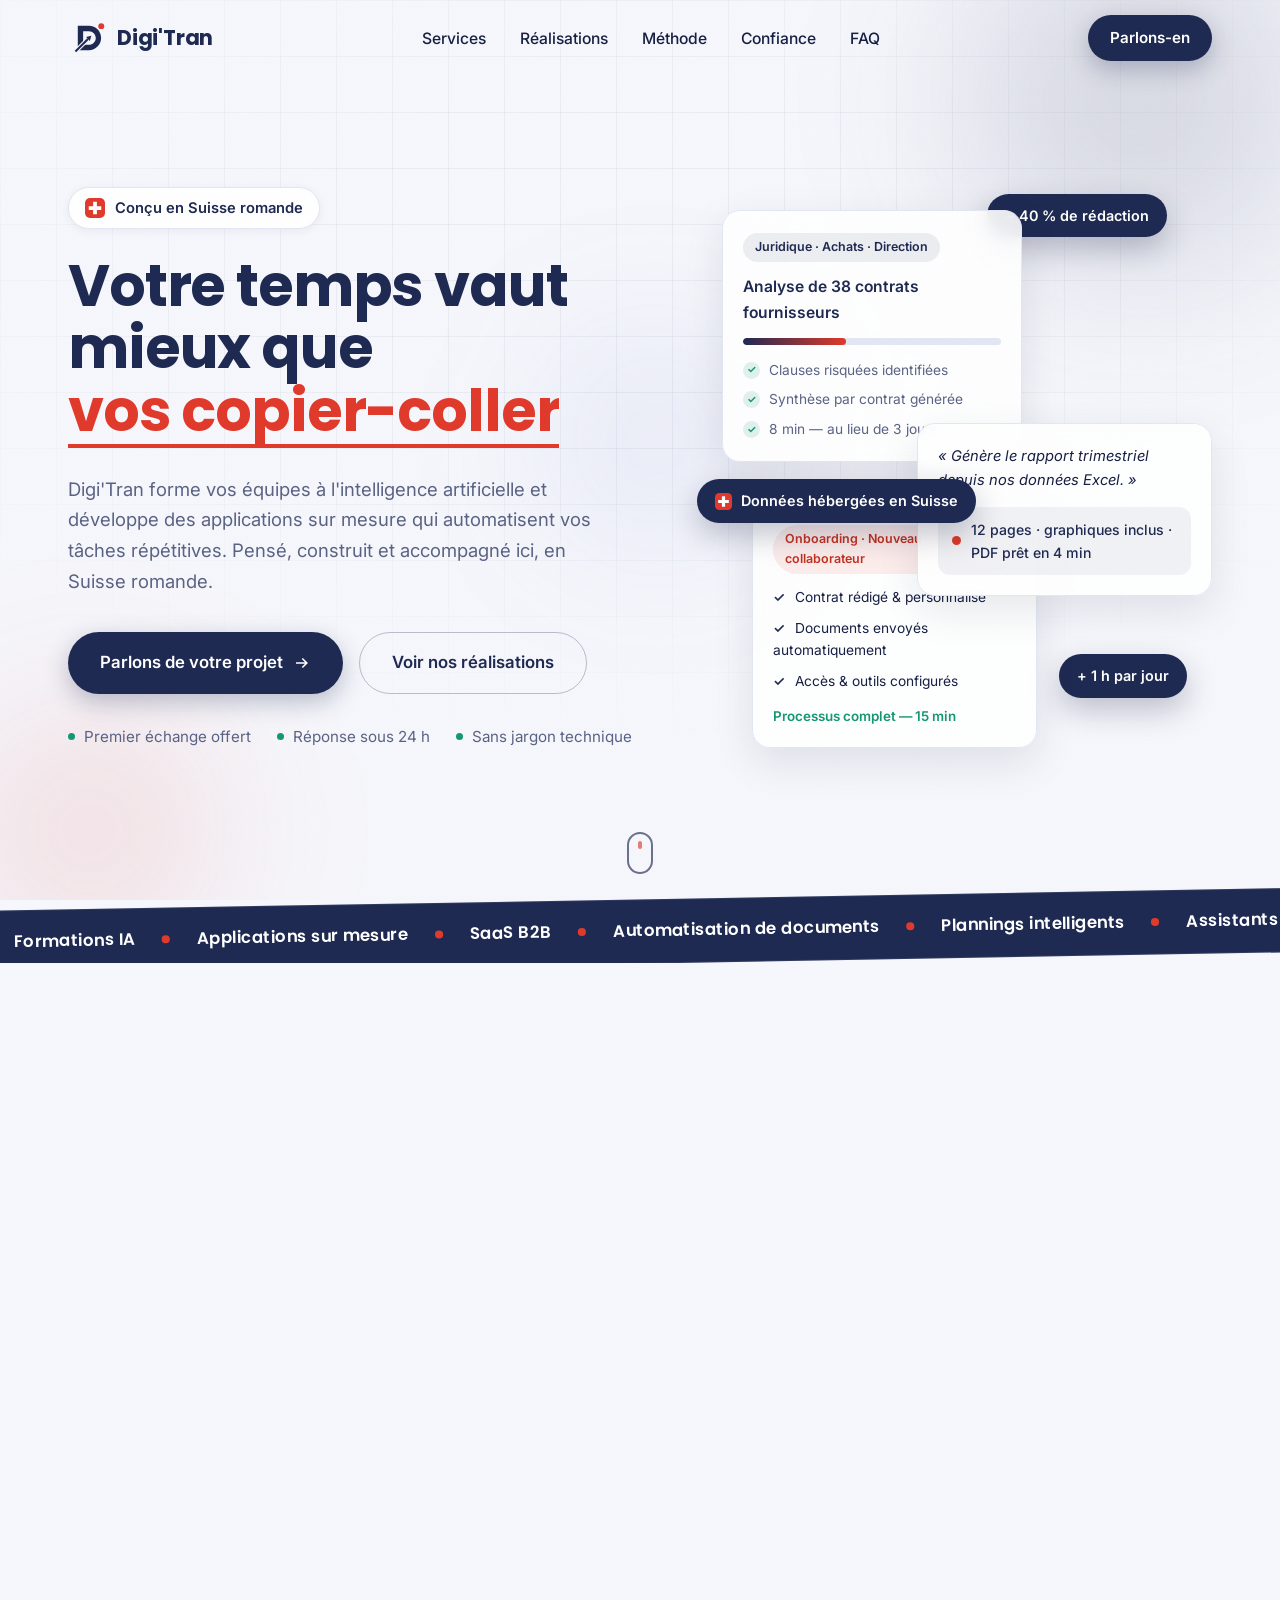
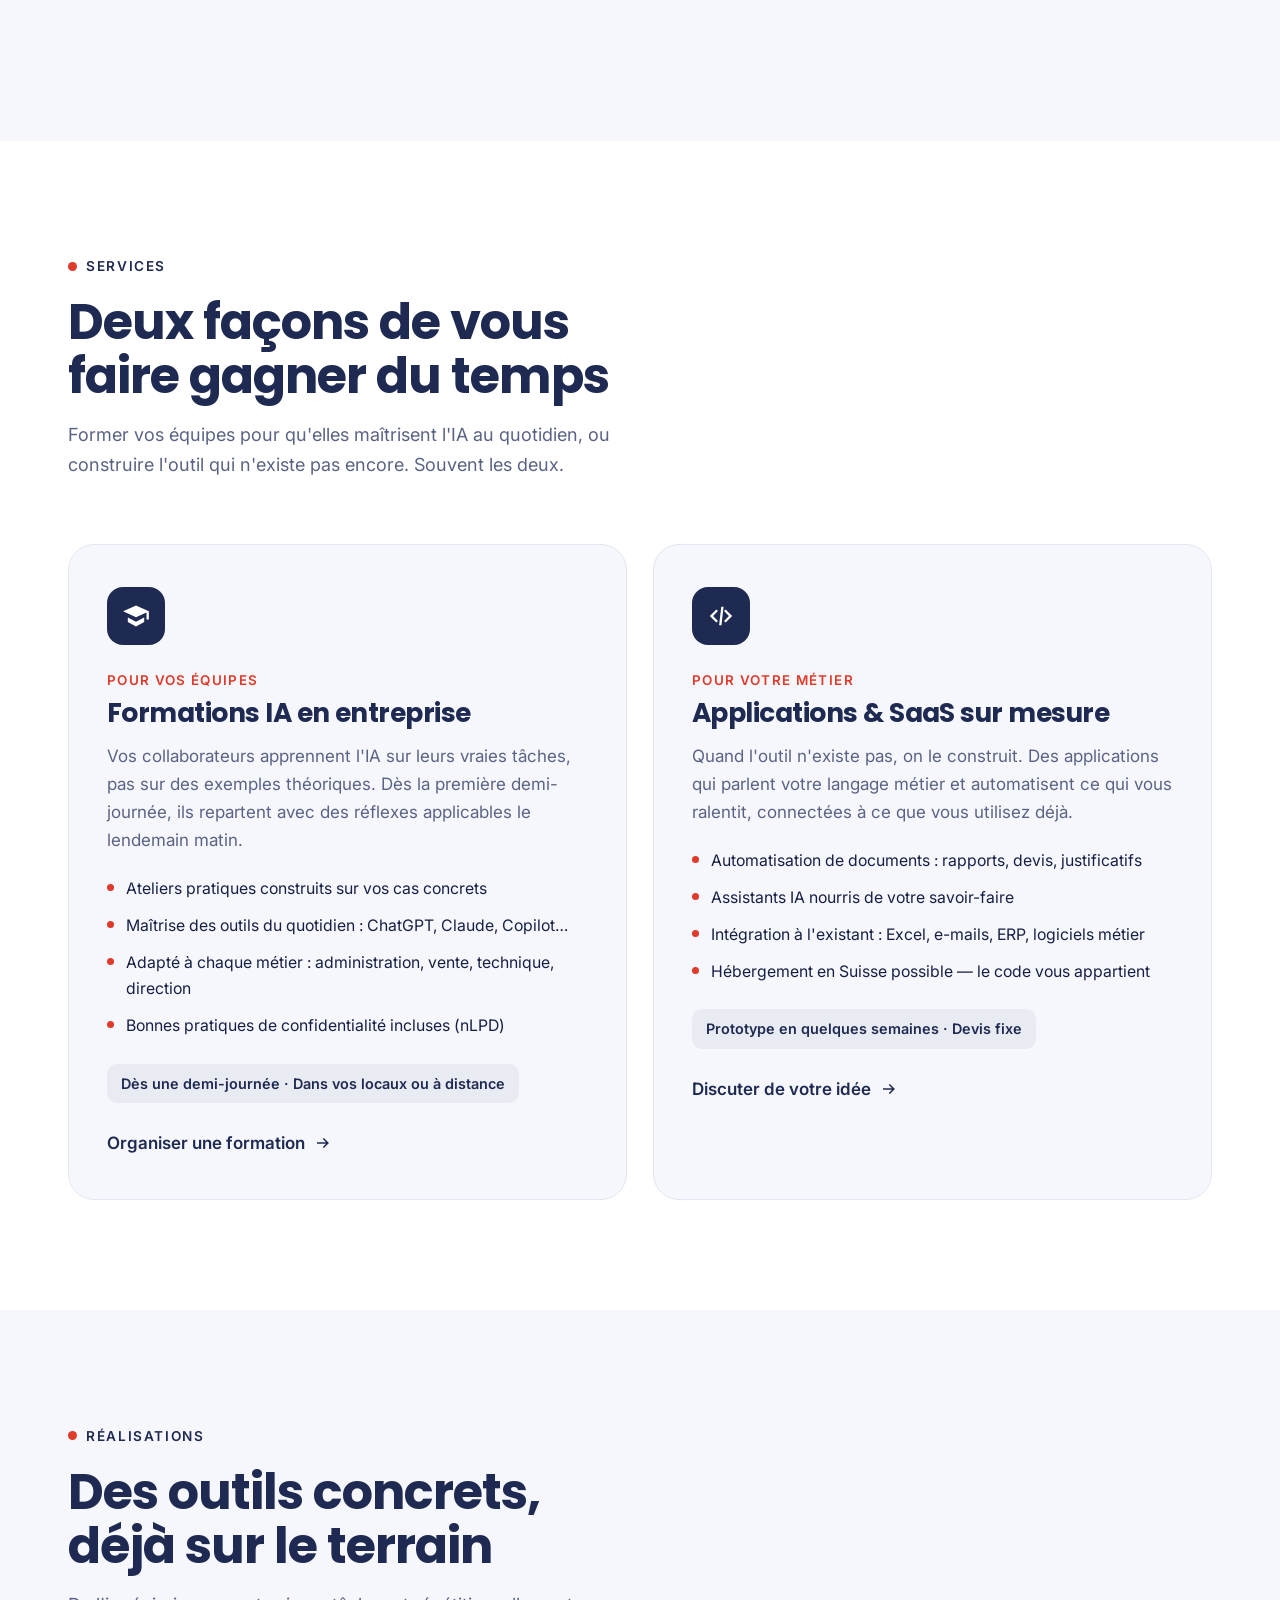
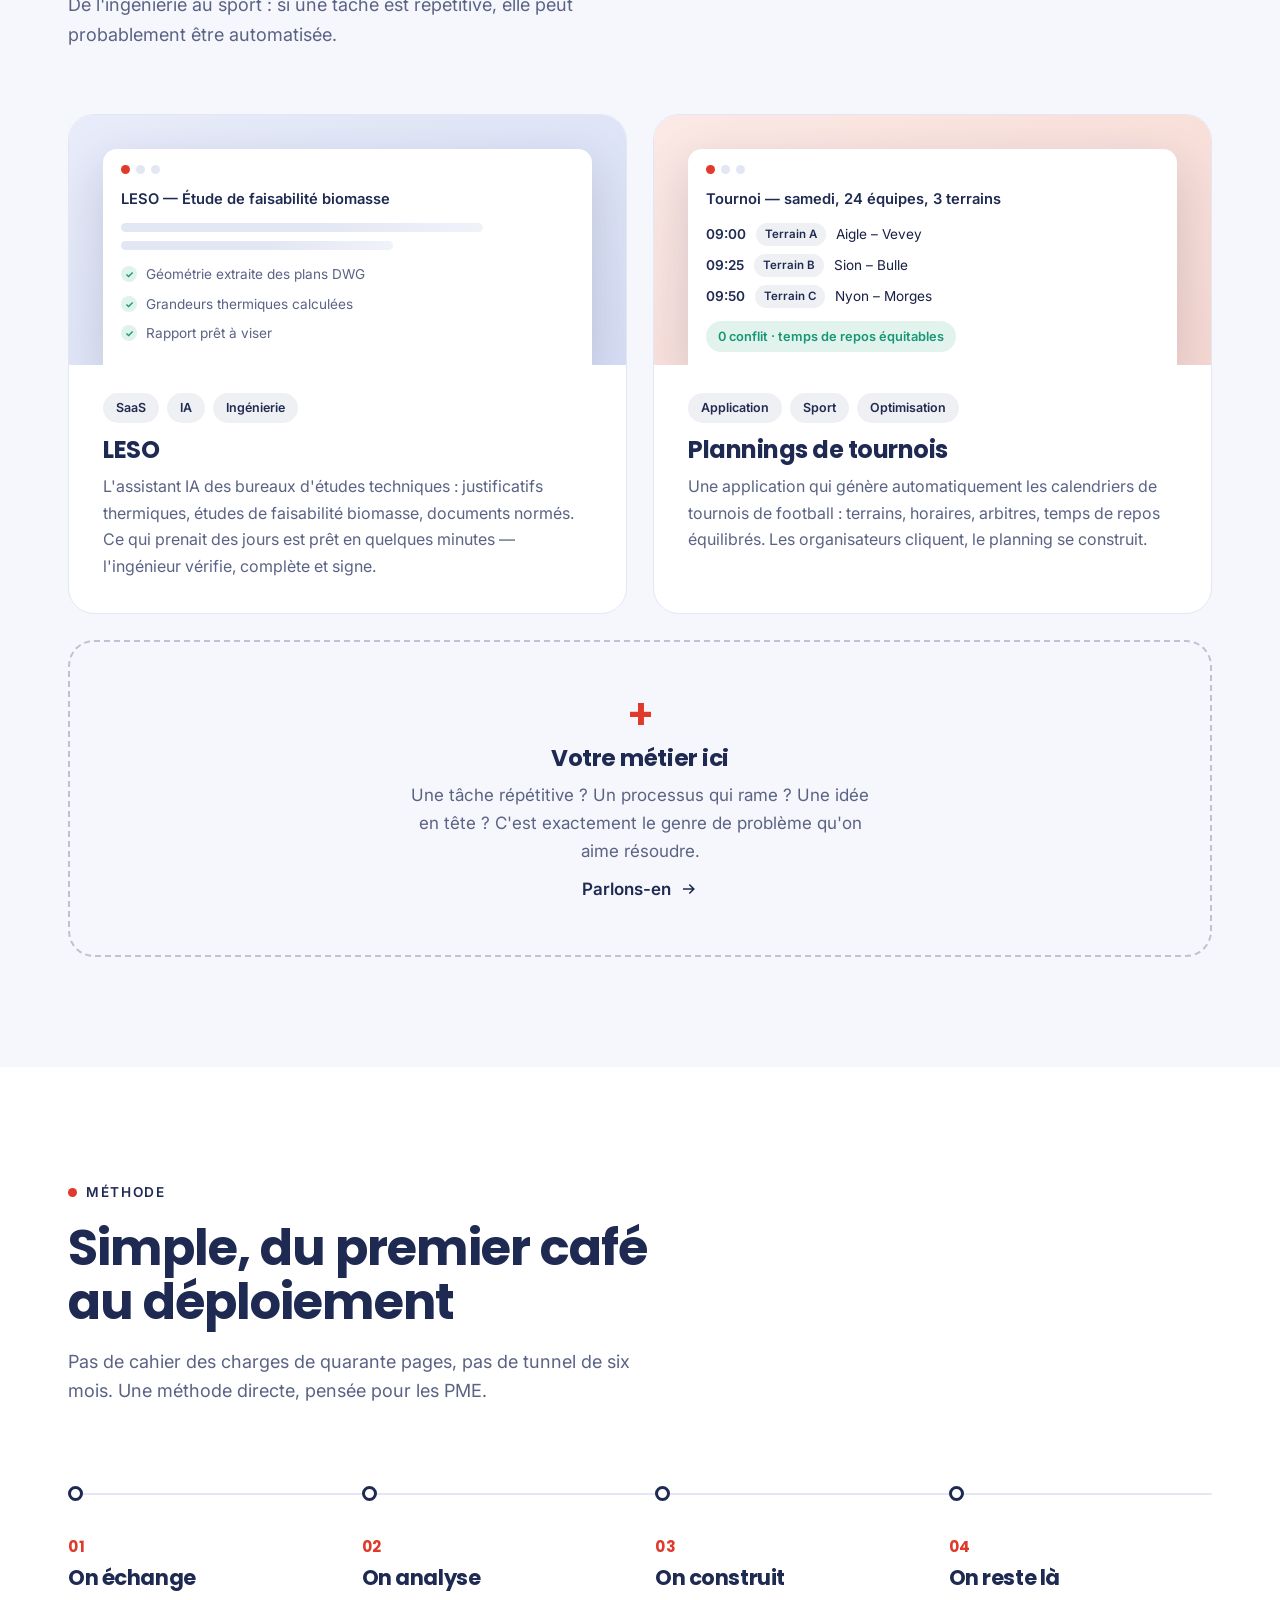
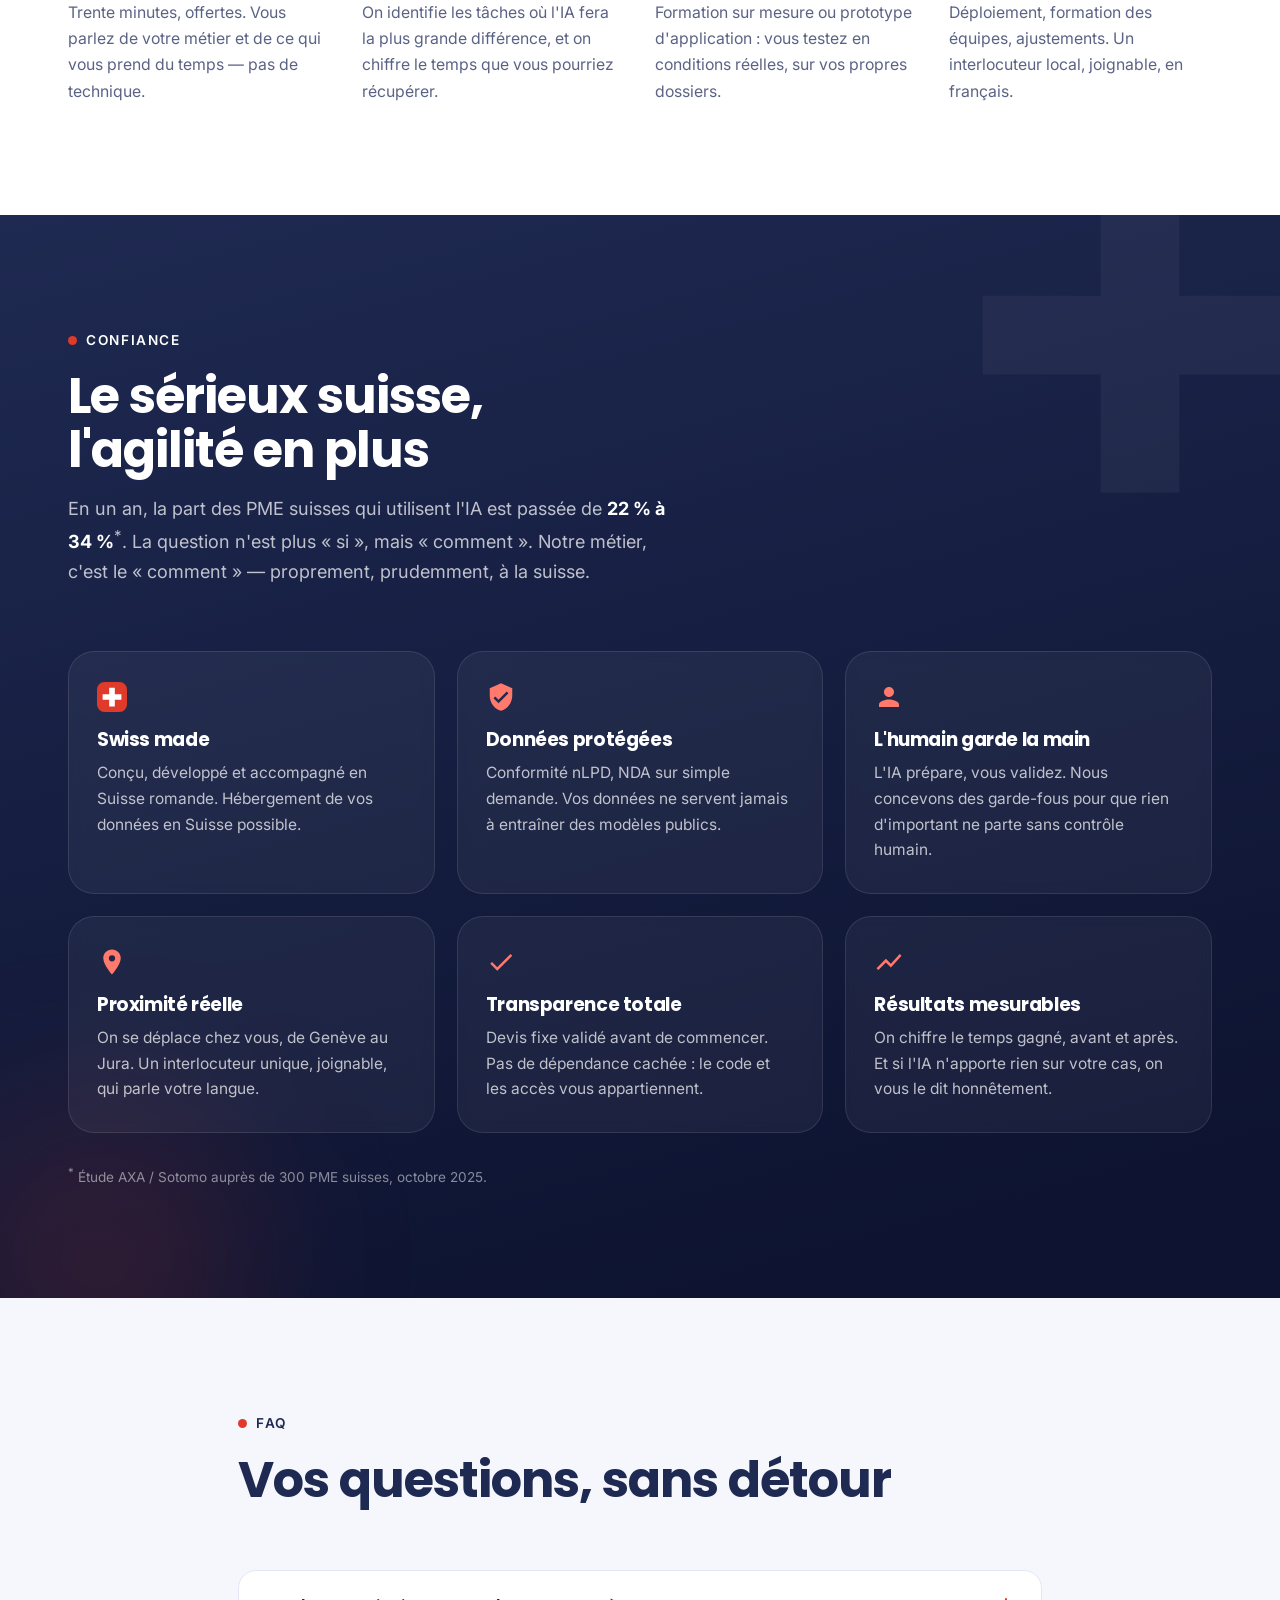
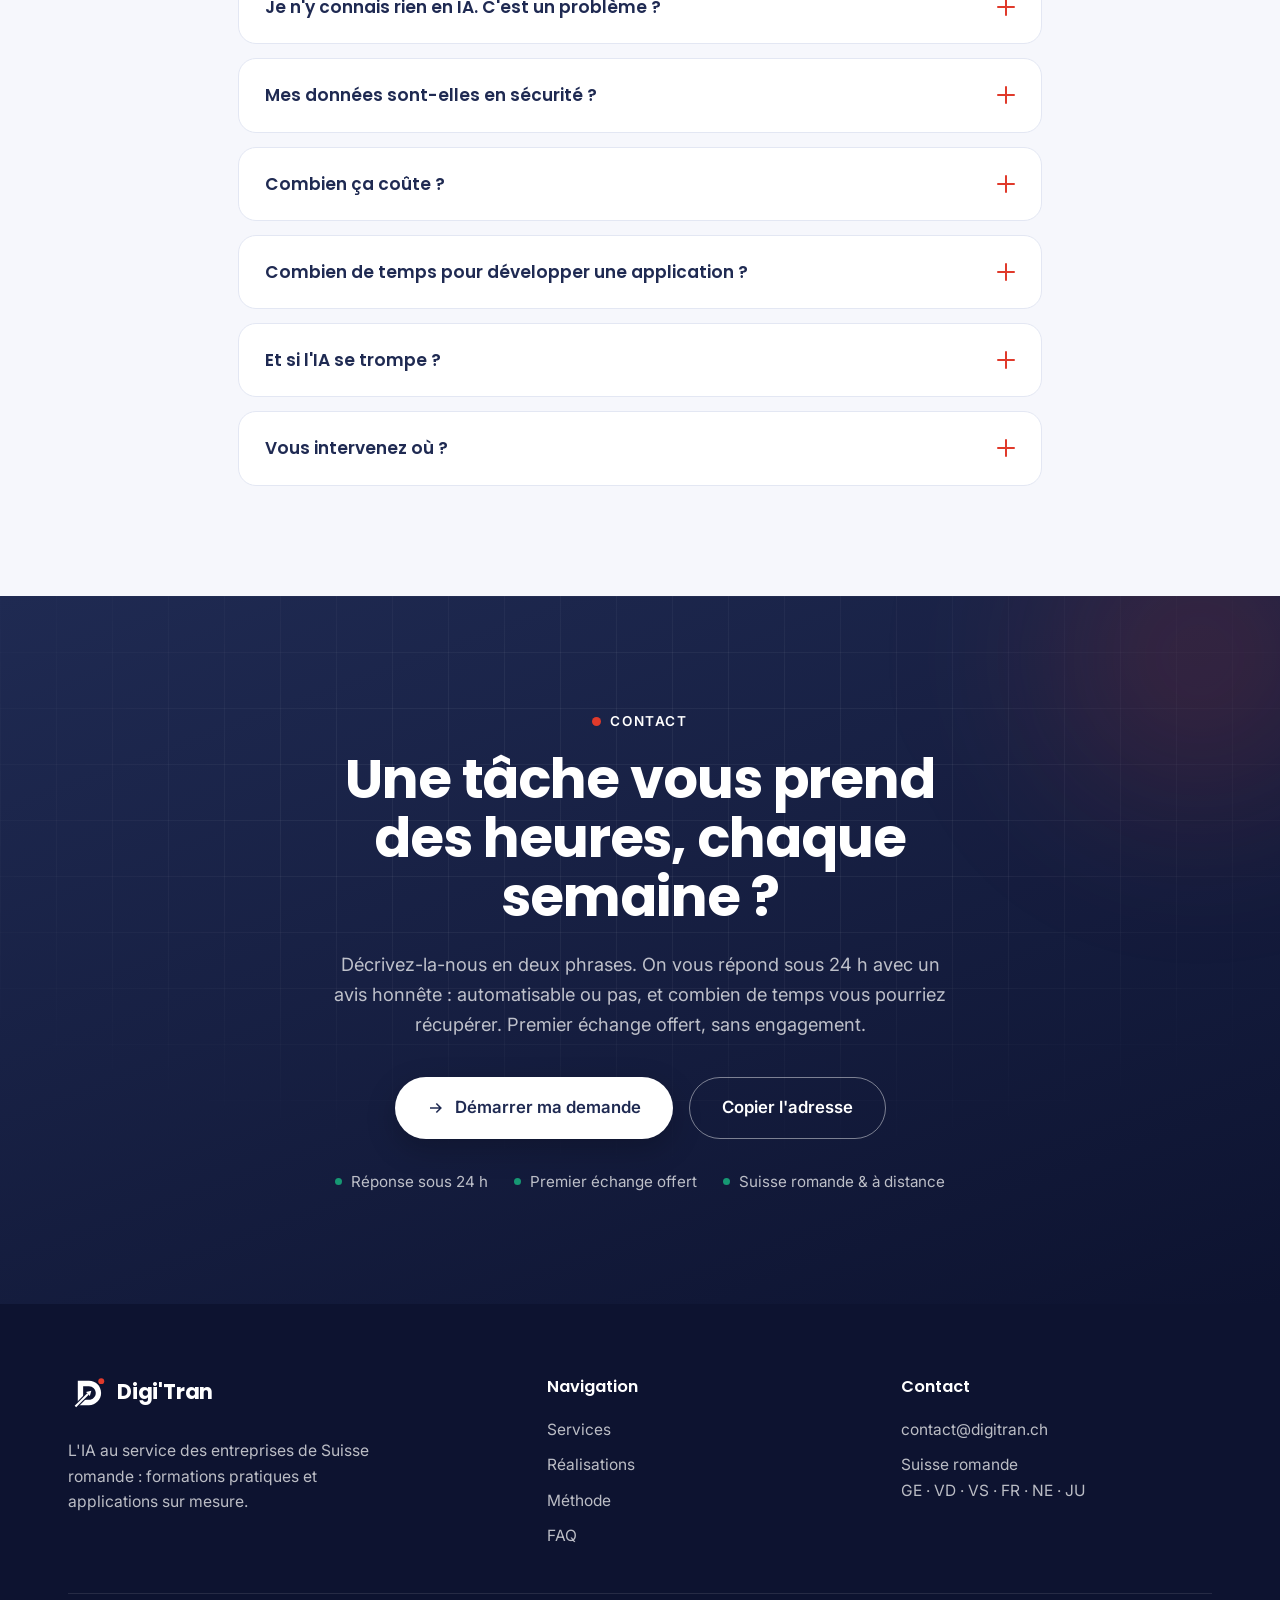
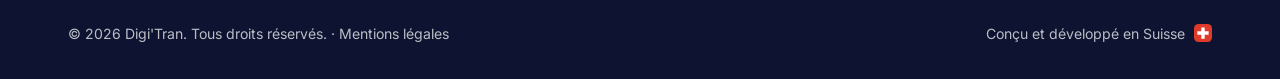
==== commit b0524f5b: "Fix layout wizard (bouton Continuer toujours visible) + Formspree - overflow: hidden sur wiz-main et" ====
--- a/index.html
+++ b/index.html
@@ -863,7 +863,7 @@
               <svg viewBox="0 0 52 52"><circle class="wiz-check-c" cx="26" cy="26" r="24" fill="none"/><path class="wiz-check-m" fill="none" d="M14 27l8 8 16-16"/></svg>
             </div>
             <h2 class="wiz-step-title">C'est noté, merci&nbsp;!</h2>
-            <p class="wiz-step-hint wiz-success-text">Votre messagerie vient de s'ouvrir avec votre demande pré-remplie — il ne reste qu'à l'envoyer. Pas de client mail&nbsp;? Écrivez-nous à <a href="mailto:contact@digitran.ch">contact@digitran.ch</a>.</p>
+            <p class="wiz-step-hint wiz-success-text">Votre demande a bien été reçue. On revient vers vous sous 24&nbsp;h avec un avis honnête et concret. Une question urgente&nbsp;? Écrivez-nous à <a href="mailto:contact@digitran.ch">contact@digitran.ch</a>.</p>
             <button type="button" class="btn btn-primary btn-lg" data-wiz-close>Parfait, fermer</button>
           </div>
 
--- a/styles.css
+++ b/styles.css
@@ -946,7 +946,7 @@
 }
 
 /* --- Colonne principale --- */
-.wiz-main { display: flex; flex-direction: column; min-height: 0; }
+.wiz-main { display: flex; flex-direction: column; min-height: 0; overflow: hidden; }
 
 .wiz-progress { height: 4px; background: var(--line); flex: none; }
 .wiz-progress span {
@@ -956,7 +956,7 @@
   transition: width 0.5s var(--ease-out);
 }
 
-.wiz-form { display: flex; flex-direction: column; min-height: 0; flex: 1; }
+.wiz-form { display: flex; flex-direction: column; min-height: 0; flex: 1; overflow: hidden; }
 
 .wiz-step {
   flex: 1; overflow-y: auto;
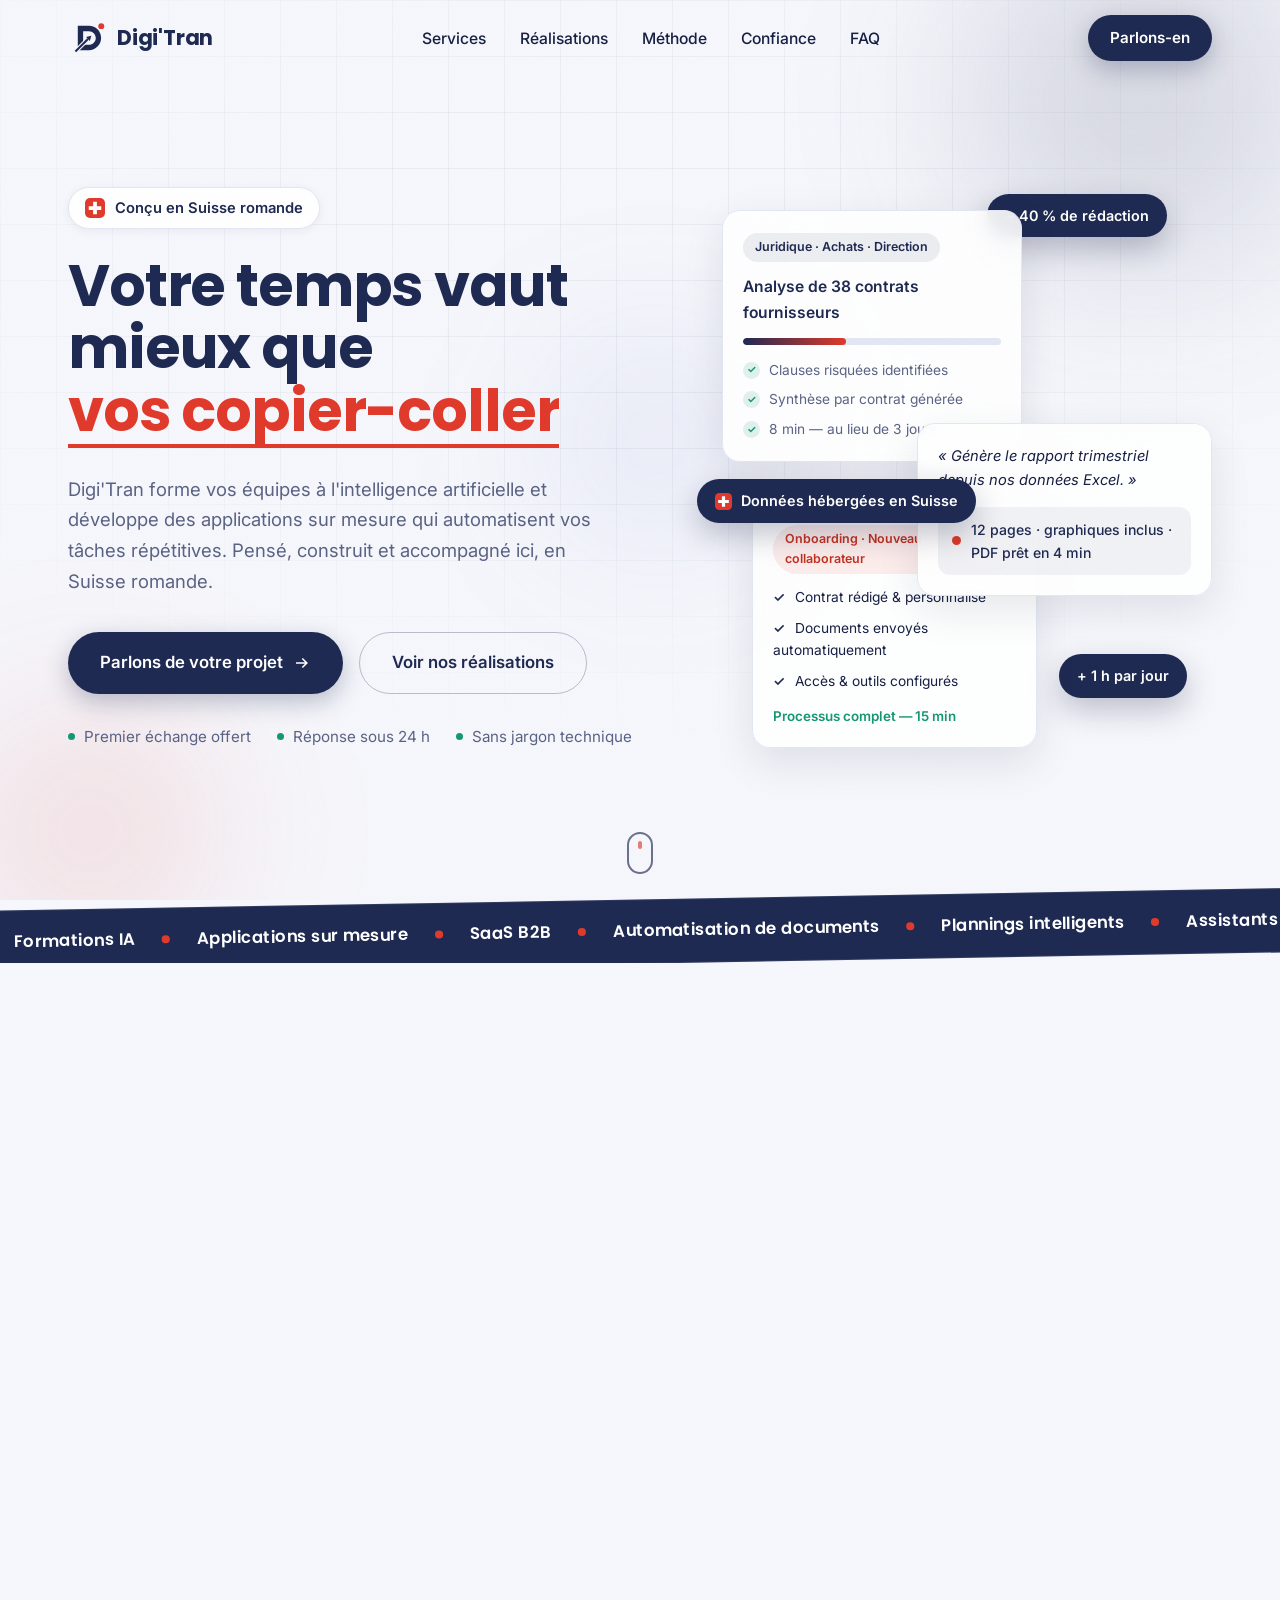
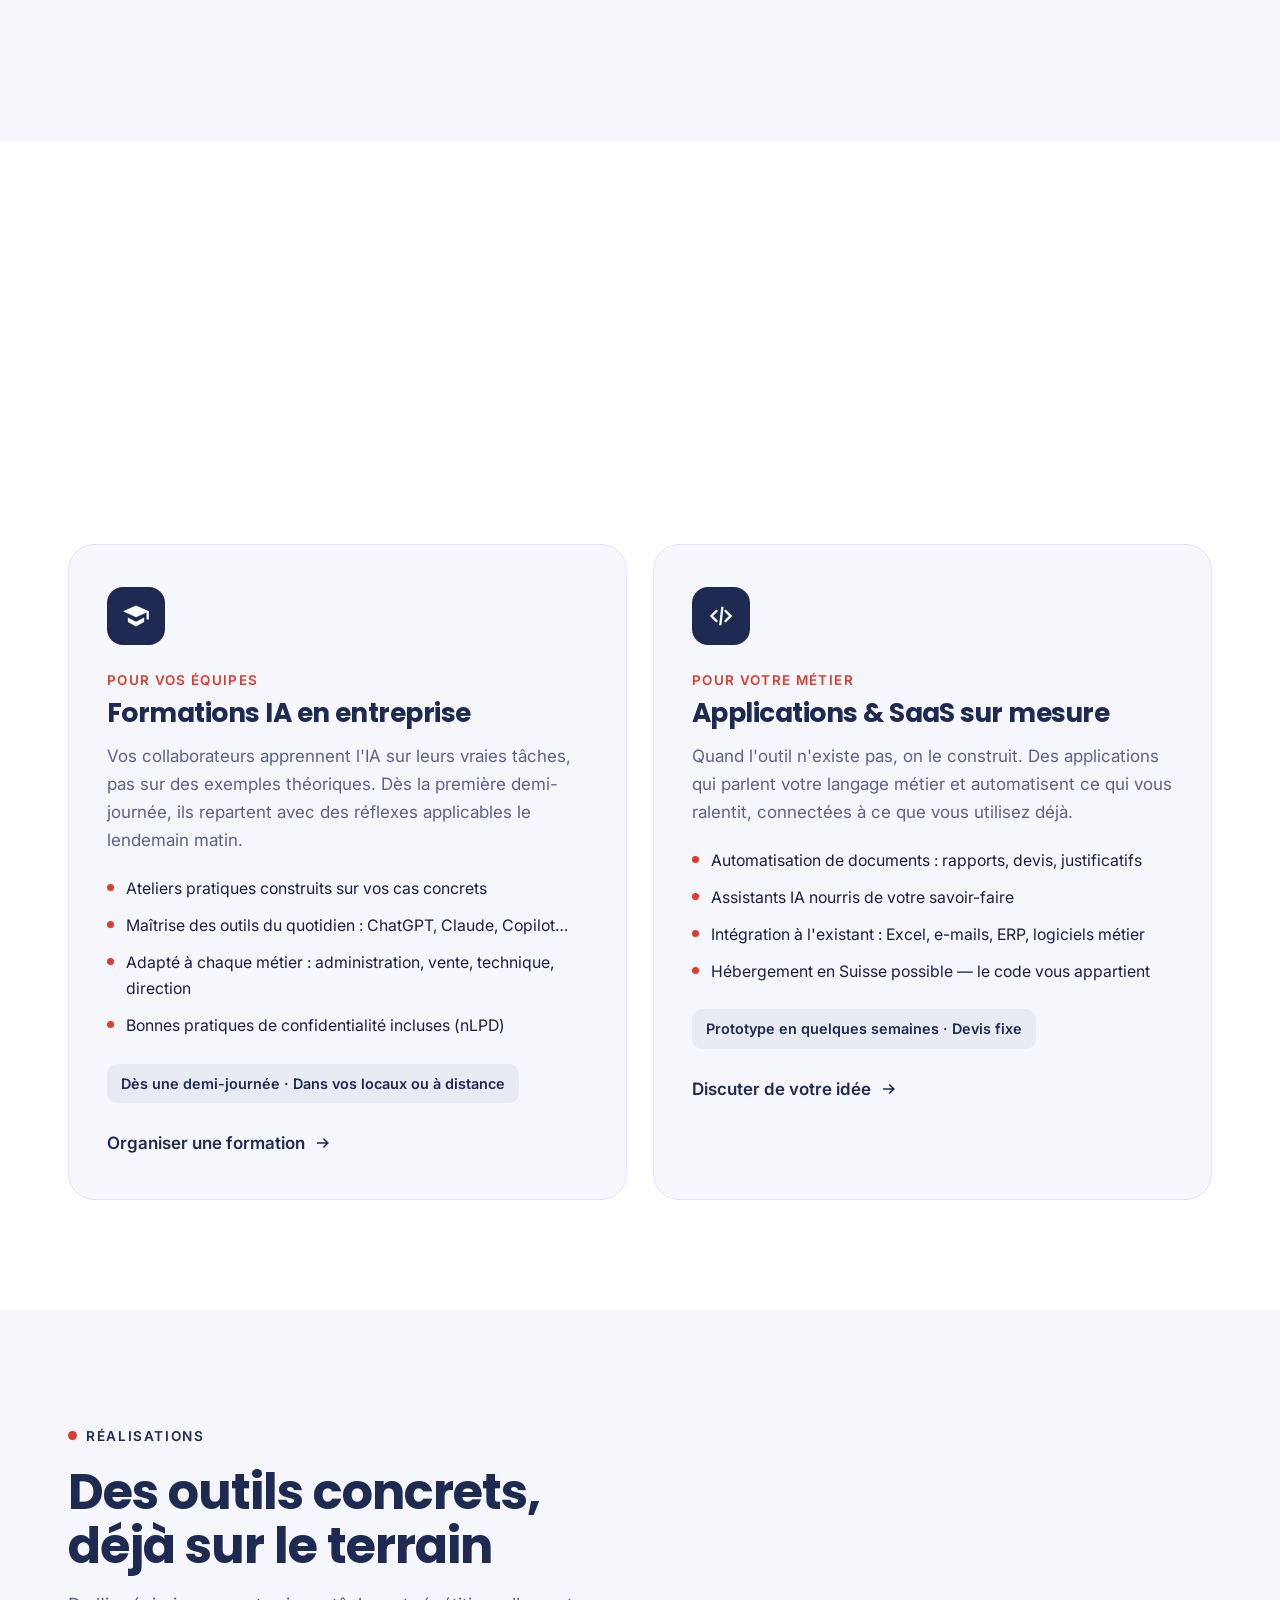
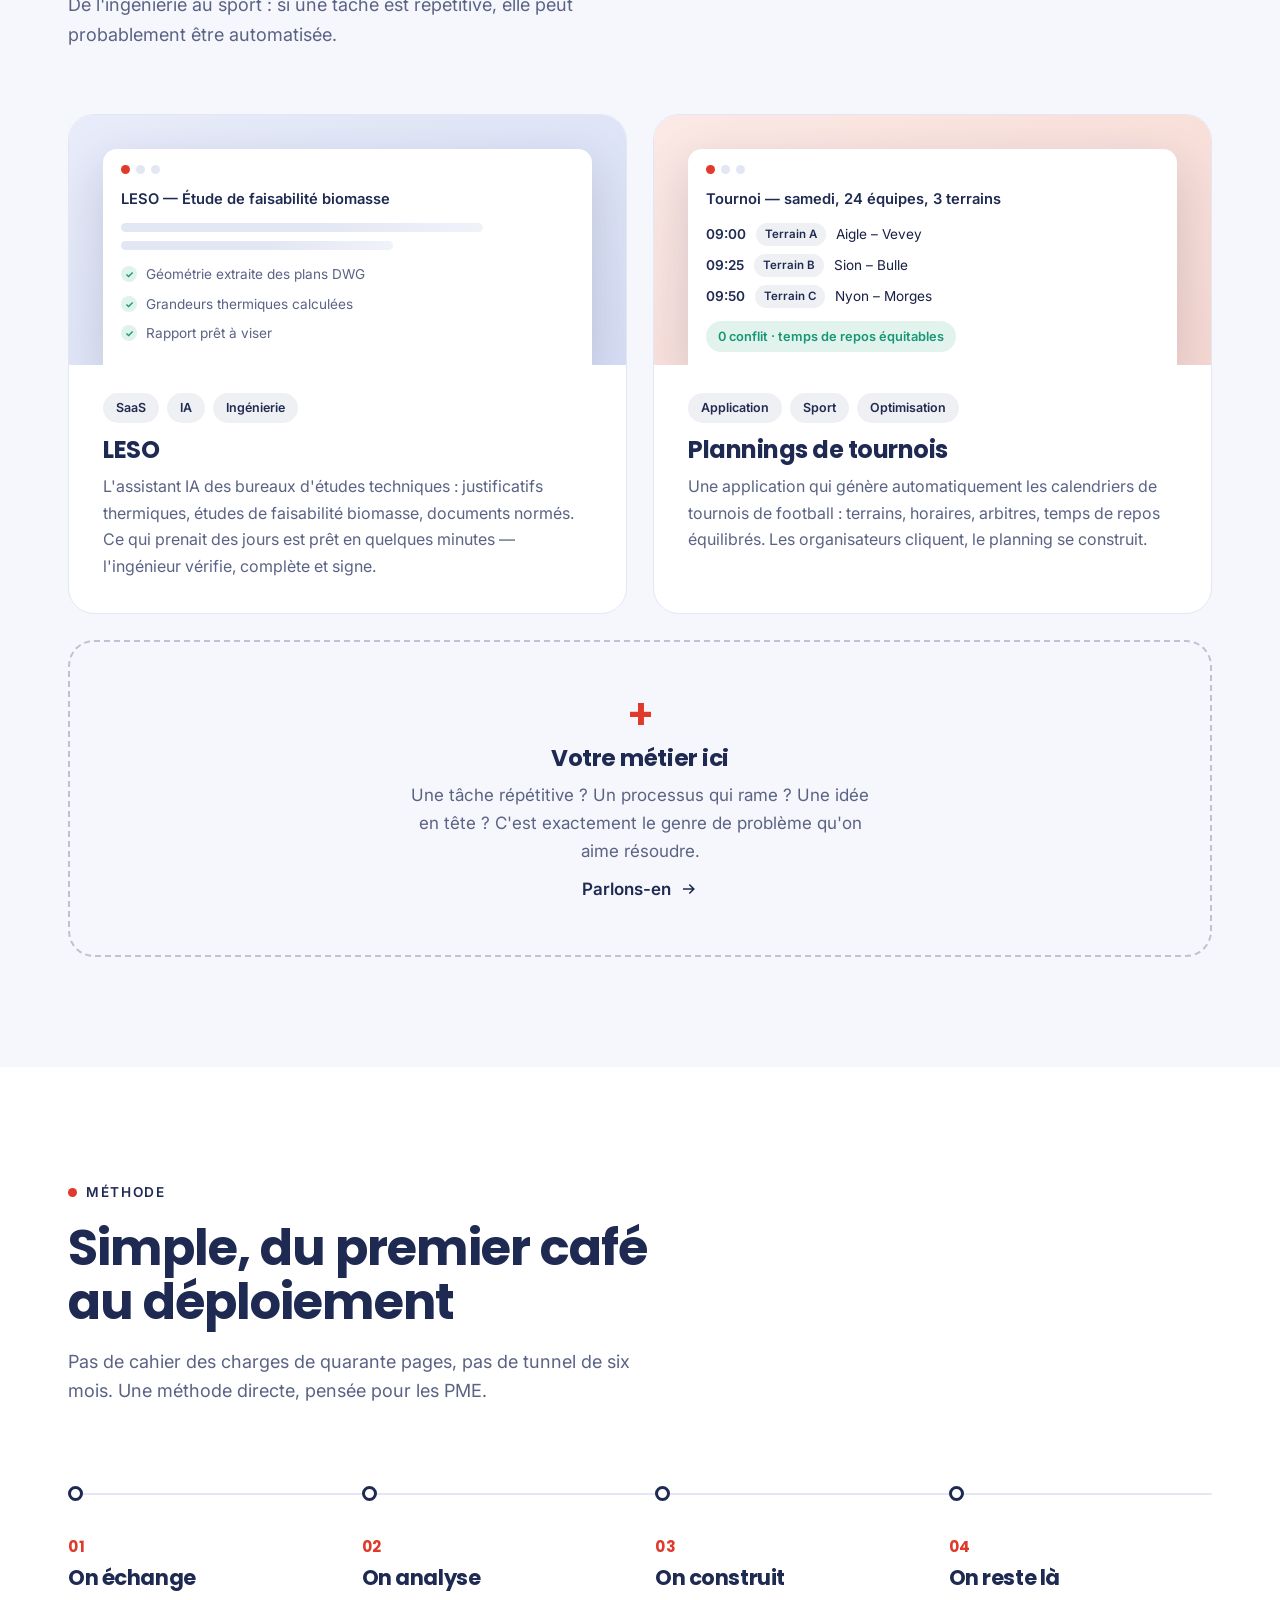
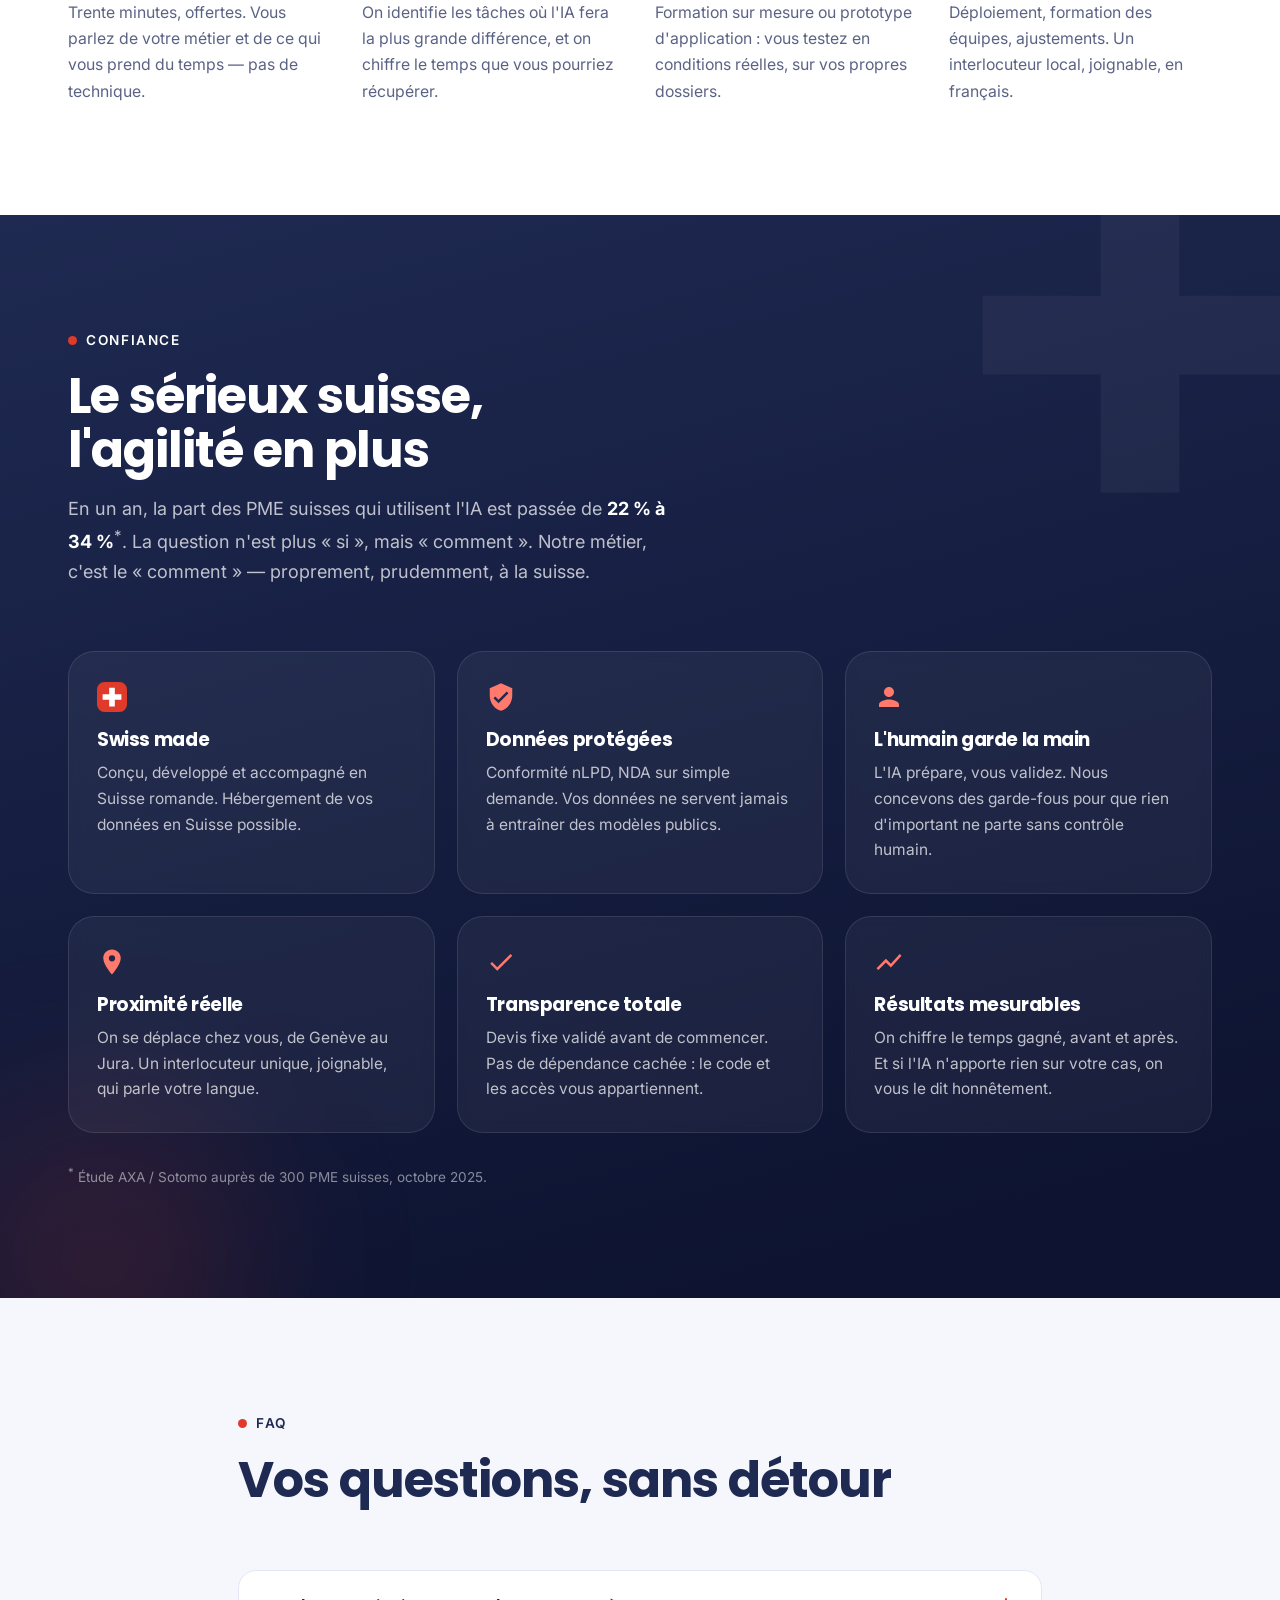
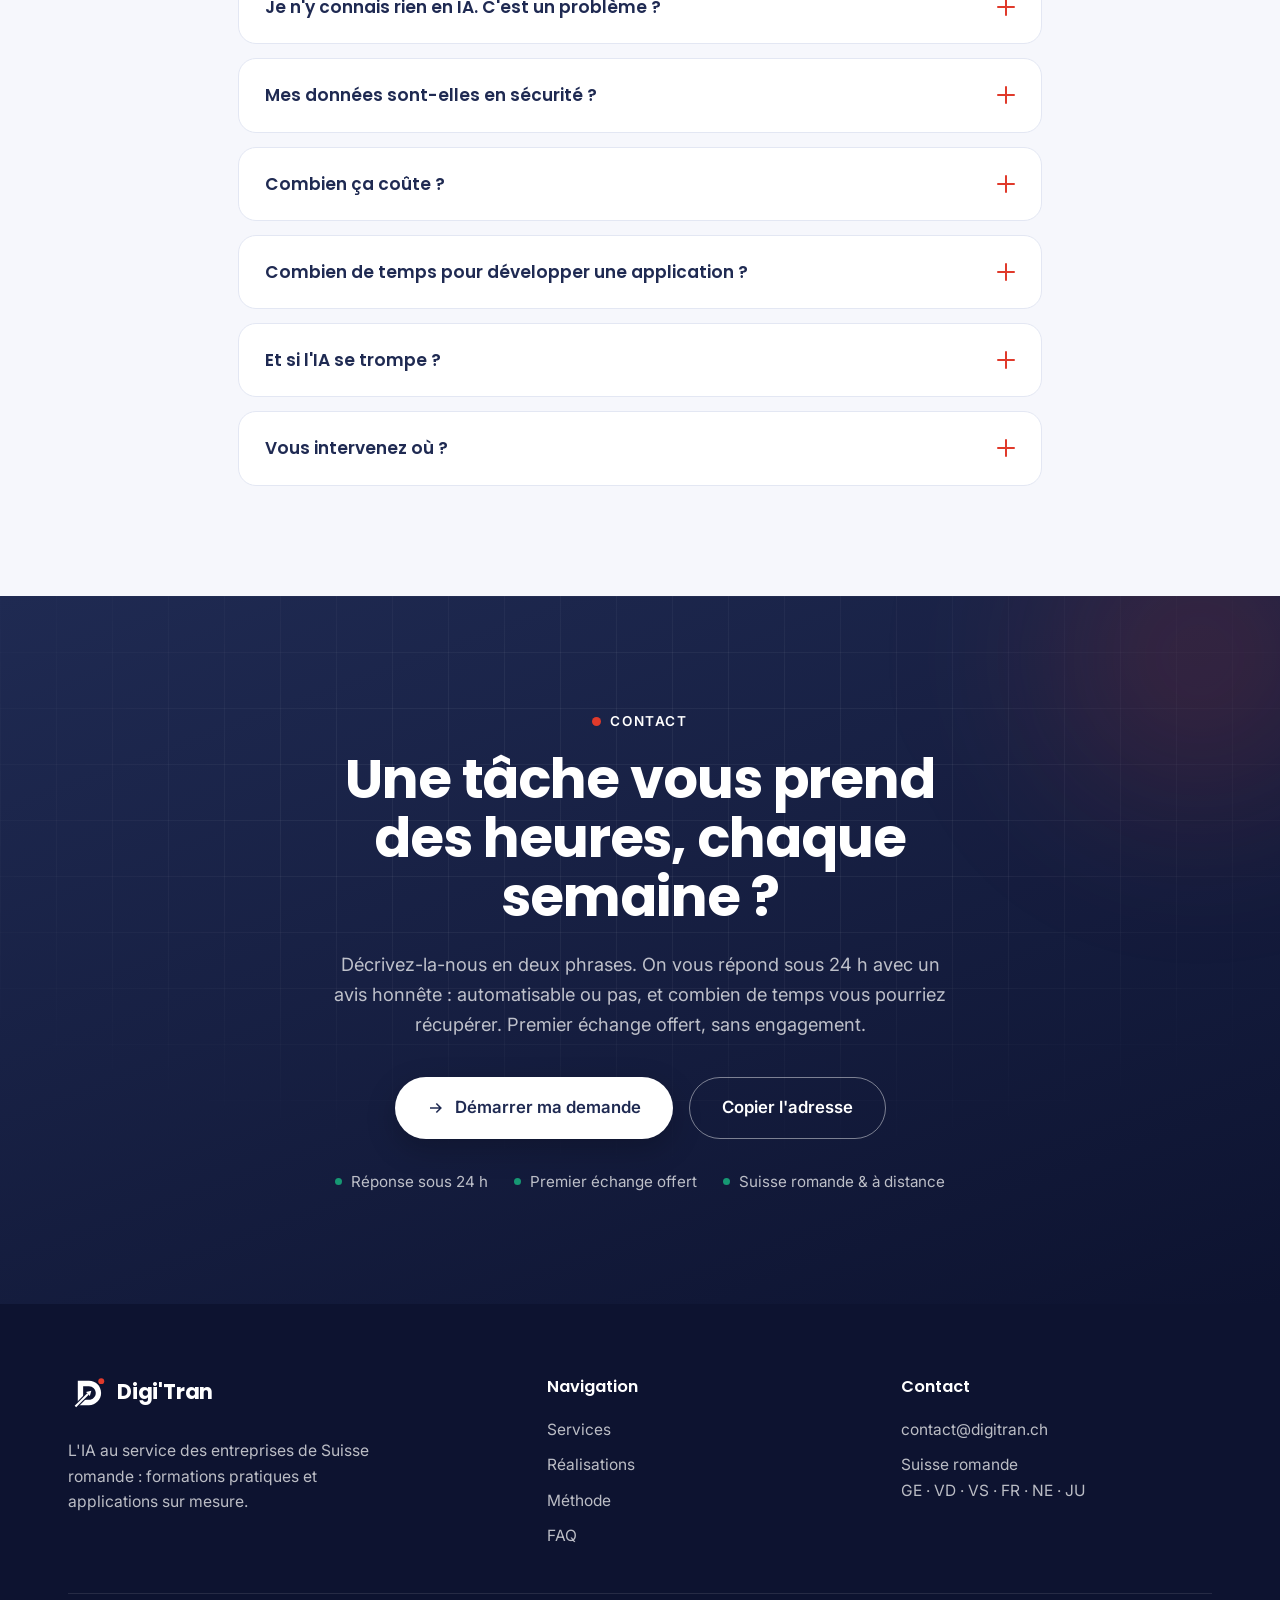
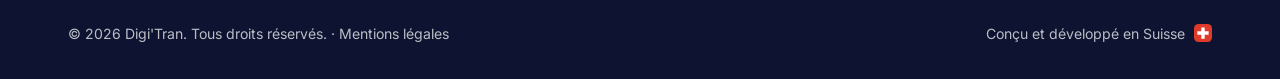
==== commit 6205a5ad: "SEO + analytics privées SEO : - Title/description optimisés ("Formation IA en entreprise", Suisse ro" ====
--- a/index.html
+++ b/index.html
@@ -3,20 +3,38 @@
 <head>
   <meta charset="UTF-8">
   <meta name="viewport" content="width=device-width, initial-scale=1.0">
-  <title>Digi'Tran — Formations IA &amp; applications sur mesure en Suisse romande</title>
-  <meta name="description" content="Digi'Tran aide les entreprises de Suisse romande à gagner du temps grâce à l'IA : formations pratiques pour vos équipes et applications métier développées sur mesure. Conçu en Suisse, sans jargon.">
+  <title>Formation IA en entreprise &amp; applications sur mesure — Digi'Tran, Suisse romande</title>
+  <meta name="description" content="Digi'Tran forme vos équipes à l'intelligence artificielle et développe des applications IA sur mesure pour les entreprises de Suisse romande. Formateur IA et solutions métier à Genève, Vaud, Valais, Fribourg, Neuchâtel et Jura. Premier échange offert.">
+  <meta name="keywords" content="formation IA, formation intelligence artificielle, formateur IA Suisse romande, formation ChatGPT entreprise, application sur mesure IA, SaaS sur mesure, automatisation IA, agence IA Suisse romande, consultant IA Genève Vaud Valais">
+  <meta name="author" content="Digi'Tran">
+  <meta name="robots" content="index, follow, max-image-preview:large">
   <link rel="canonical" href="https://digitran.ch/">
+  <link rel="alternate" hreflang="fr-ch" href="https://digitran.ch/">
+  <link rel="alternate" hreflang="x-default" href="https://digitran.ch/">
   <meta name="theme-color" content="#1F2A52">
+
+  <!-- Géolocalisation -->
+  <meta name="geo.region" content="CH">
+  <meta name="geo.placename" content="Suisse romande">
   <script>document.documentElement.classList.add('js');</script>
 
   <meta property="og:type" content="website">
+  <meta property="og:site_name" content="Digi'Tran">
   <meta property="og:locale" content="fr_CH">
-  <meta property="og:title" content="Digi'Tran — L'IA au service des entreprises romandes">
-  <meta property="og:description" content="Formations IA pratiques et applications sur mesure. Votre temps vaut mieux que vos tâches répétitives. Conçu en Suisse romande.">
+  <meta property="og:title" content="Formation IA &amp; applications sur mesure — Digi'Tran, Suisse romande">
+  <meta property="og:description" content="Formations IA pratiques pour vos équipes et applications métier développées sur mesure. Votre temps vaut mieux que vos tâches répétitives. Conçu en Suisse romande.">
   <meta property="og:url" content="https://digitran.ch/">
-  <meta name="twitter:card" content="summary">
+  <meta property="og:image" content="https://digitran.ch/og-image.png">
+  <meta property="og:image:width" content="1200">
+  <meta property="og:image:height" content="630">
+  <meta property="og:image:alt" content="Digi'Tran — Formations IA et applications sur mesure en Suisse romande">
+  <meta name="twitter:card" content="summary_large_image">
+  <meta name="twitter:title" content="Formation IA &amp; applications sur mesure — Digi'Tran">
+  <meta name="twitter:description" content="Formations IA pratiques et applications métier sur mesure pour les entreprises de Suisse romande.">
+  <meta name="twitter:image" content="https://digitran.ch/og-image.png">
 
   <link rel="icon" type="image/svg+xml" href="favicon.svg">
+  <link rel="apple-touch-icon" href="favicon.svg">
 
   <link rel="preconnect" href="https://fonts.googleapis.com">
   <link rel="preconnect" href="https://fonts.gstatic.com" crossorigin>
@@ -28,13 +46,78 @@
   {
     "@context": "https://schema.org",
     "@type": "ProfessionalService",
+    "@id": "https://digitran.ch/#business",
     "name": "Digi'Tran",
-    "description": "Formations IA pour entreprises et développement d'applications et SaaS sur mesure en Suisse romande.",
+    "alternateName": "Digi'Tran — Formation IA & solutions sur mesure",
+    "description": "Formateur IA et développeur d'applications sur mesure pour les entreprises de Suisse romande : formations à l'intelligence artificielle et solutions métier automatisées.",
+    "slogan": "Votre temps vaut mieux que vos tâches répétitives.",
     "email": "contact@digitran.ch",
     "url": "https://digitran.ch",
-    "areaServed": ["Genève", "Vaud", "Valais", "Fribourg", "Neuchâtel", "Jura", "Suisse romande"],
-    "knowsAbout": ["Intelligence artificielle", "Formation IA", "Développement SaaS", "Automatisation", "Applications métier"],
-    "priceRange": "Sur devis"
+    "image": "https://digitran.ch/og-image.png",
+    "logo": "https://digitran.ch/logo-digitran.svg",
+    "priceRange": "Sur devis",
+    "knowsLanguage": ["fr-CH", "fr"],
+    "areaServed": [
+      { "@type": "AdministrativeArea", "name": "Genève" },
+      { "@type": "AdministrativeArea", "name": "Vaud" },
+      { "@type": "AdministrativeArea", "name": "Valais" },
+      { "@type": "AdministrativeArea", "name": "Fribourg" },
+      { "@type": "AdministrativeArea", "name": "Neuchâtel" },
+      { "@type": "AdministrativeArea", "name": "Jura" },
+      { "@type": "AdministrativeArea", "name": "Suisse romande" }
+    ],
+    "address": {
+      "@type": "PostalAddress",
+      "addressRegion": "Suisse romande",
+      "addressCountry": "CH"
+    },
+    "knowsAbout": [
+      "Intelligence artificielle",
+      "Formation IA",
+      "Formation ChatGPT",
+      "Développement d'applications sur mesure",
+      "Développement SaaS",
+      "Automatisation de processus",
+      "Applications métier"
+    ],
+    "hasOfferCatalog": {
+      "@type": "OfferCatalog",
+      "name": "Services Digi'Tran",
+      "itemListElement": [
+        {
+          "@type": "Offer",
+          "itemOffered": {
+            "@type": "Service",
+            "name": "Formation IA en entreprise",
+            "serviceType": "Formation à l'intelligence artificielle",
+            "description": "Ateliers pratiques pour former vos équipes à l'IA sur leurs vraies tâches : ChatGPT, Claude, Copilot et bonnes pratiques de confidentialité (nLPD)."
+          }
+        },
+        {
+          "@type": "Offer",
+          "itemOffered": {
+            "@type": "Service",
+            "name": "Applications & SaaS sur mesure",
+            "serviceType": "Développement d'applications IA",
+            "description": "Développement d'applications métier et de SaaS sur mesure : automatisation de documents, assistants IA, intégrations et analyse de données."
+          }
+        }
+      ]
+    }
+  }
+  </script>
+
+  <script type="application/ld+json">
+  {
+    "@context": "https://schema.org",
+    "@type": "FAQPage",
+    "mainEntity": [
+      { "@type": "Question", "name": "Je n'y connais rien en IA. C'est un problème ?", "acceptedAnswer": { "@type": "Answer", "text": "Au contraire, c'est notre spécialité. La plupart de nos clients partent de zéro. On explique tout en français courant, sans jargon, et on avance à votre rythme." } },
+      { "@type": "Question", "name": "Mes données sont-elles en sécurité ?", "acceptedAnswer": { "@type": "Answer", "text": "Oui. Hébergement en Suisse possible, conformité nLPD, accord de confidentialité (NDA) sur simple demande. Vos données ne sont jamais utilisées pour entraîner des modèles publics." } },
+      { "@type": "Question", "name": "Combien ça coûte ?", "acceptedAnswer": { "@type": "Answer", "text": "Le premier échange est offert, et chaque projet démarre par un devis fixe que vous validez avant qu'on écrive la moindre ligne. Une formation commence à la demi-journée." } },
+      { "@type": "Question", "name": "Combien de temps pour développer une application ?", "acceptedAnswer": { "@type": "Answer", "text": "Un premier prototype fonctionnel arrive en quelques semaines, pas en plusieurs mois. Vous le testez sur vos vrais dossiers, on ajuste, puis on déploie." } },
+      { "@type": "Question", "name": "Vous intervenez où ?", "acceptedAnswer": { "@type": "Answer", "text": "Dans toute la Suisse romande : Genève, Vaud, Valais, Fribourg, Neuchâtel, Jura et Berne francophone. Sur site pour les formations, à distance quand c'est plus pratique." } }
+    ]
   }
   </script>
 </head>
@@ -938,5 +1021,10 @@
   </footer>
 
   <script src="main.js" defer></script>
+
+  <!-- Vercel Web Analytics & Speed Insights (privé — visible uniquement dans votre dashboard Vercel) -->
+  <script>window.va = window.va || function () { (window.vaq = window.vaq || []).push(arguments); };</script>
+  <script defer src="/_vercel/insights/script.js"></script>
+  <script defer src="/_vercel/speed-insights/script.js"></script>
 </body>
 </html>
--- a/styles.css
+++ b/styles.css
@@ -894,8 +894,8 @@
 
 .wiz-panel {
   position: relative; z-index: 1;
-  display: grid; grid-template-columns: 300px 1fr;
-  width: 100%; max-width: 920px; max-height: calc(100vh - 48px);
+  display: grid; grid-template-columns: 300px 1fr; grid-template-rows: minmax(0, 1fr);
+  width: 100%; max-width: 920px; height: min(660px, calc(100vh - 48px));
   background: var(--surface); border-radius: var(--radius-lg);
   box-shadow: 0 40px 120px rgba(9, 13, 33, 0.5);
   overflow: hidden;
@@ -1154,13 +1154,13 @@
 
 /* --- Wizard responsive --- */
 @media (max-width: 800px) {
-  .wiz-panel { grid-template-columns: 1fr; max-height: calc(100vh - 32px); }
+  .wiz-panel { grid-template-columns: 1fr; height: min(660px, calc(100vh - 32px)); }
   .wiz-aside { display: none; }
   .opt-grid-3 { grid-template-columns: 1fr 1fr; }
 }
 @media (max-width: 560px) {
   .wizard { padding: 0; align-items: flex-end; }
-  .wiz-panel { max-width: 100%; max-height: 94vh; border-radius: var(--radius-lg) var(--radius-lg) 0 0; }
+  .wiz-panel { max-width: 100%; height: 92dvh; border-radius: var(--radius-lg) var(--radius-lg) 0 0; }
   .wiz-step { padding: 34px 22px 22px; }
   .wiz-actions { padding: 16px 22px; }
   .opt-grid-2, .opt-grid-3 { grid-template-columns: 1fr; }
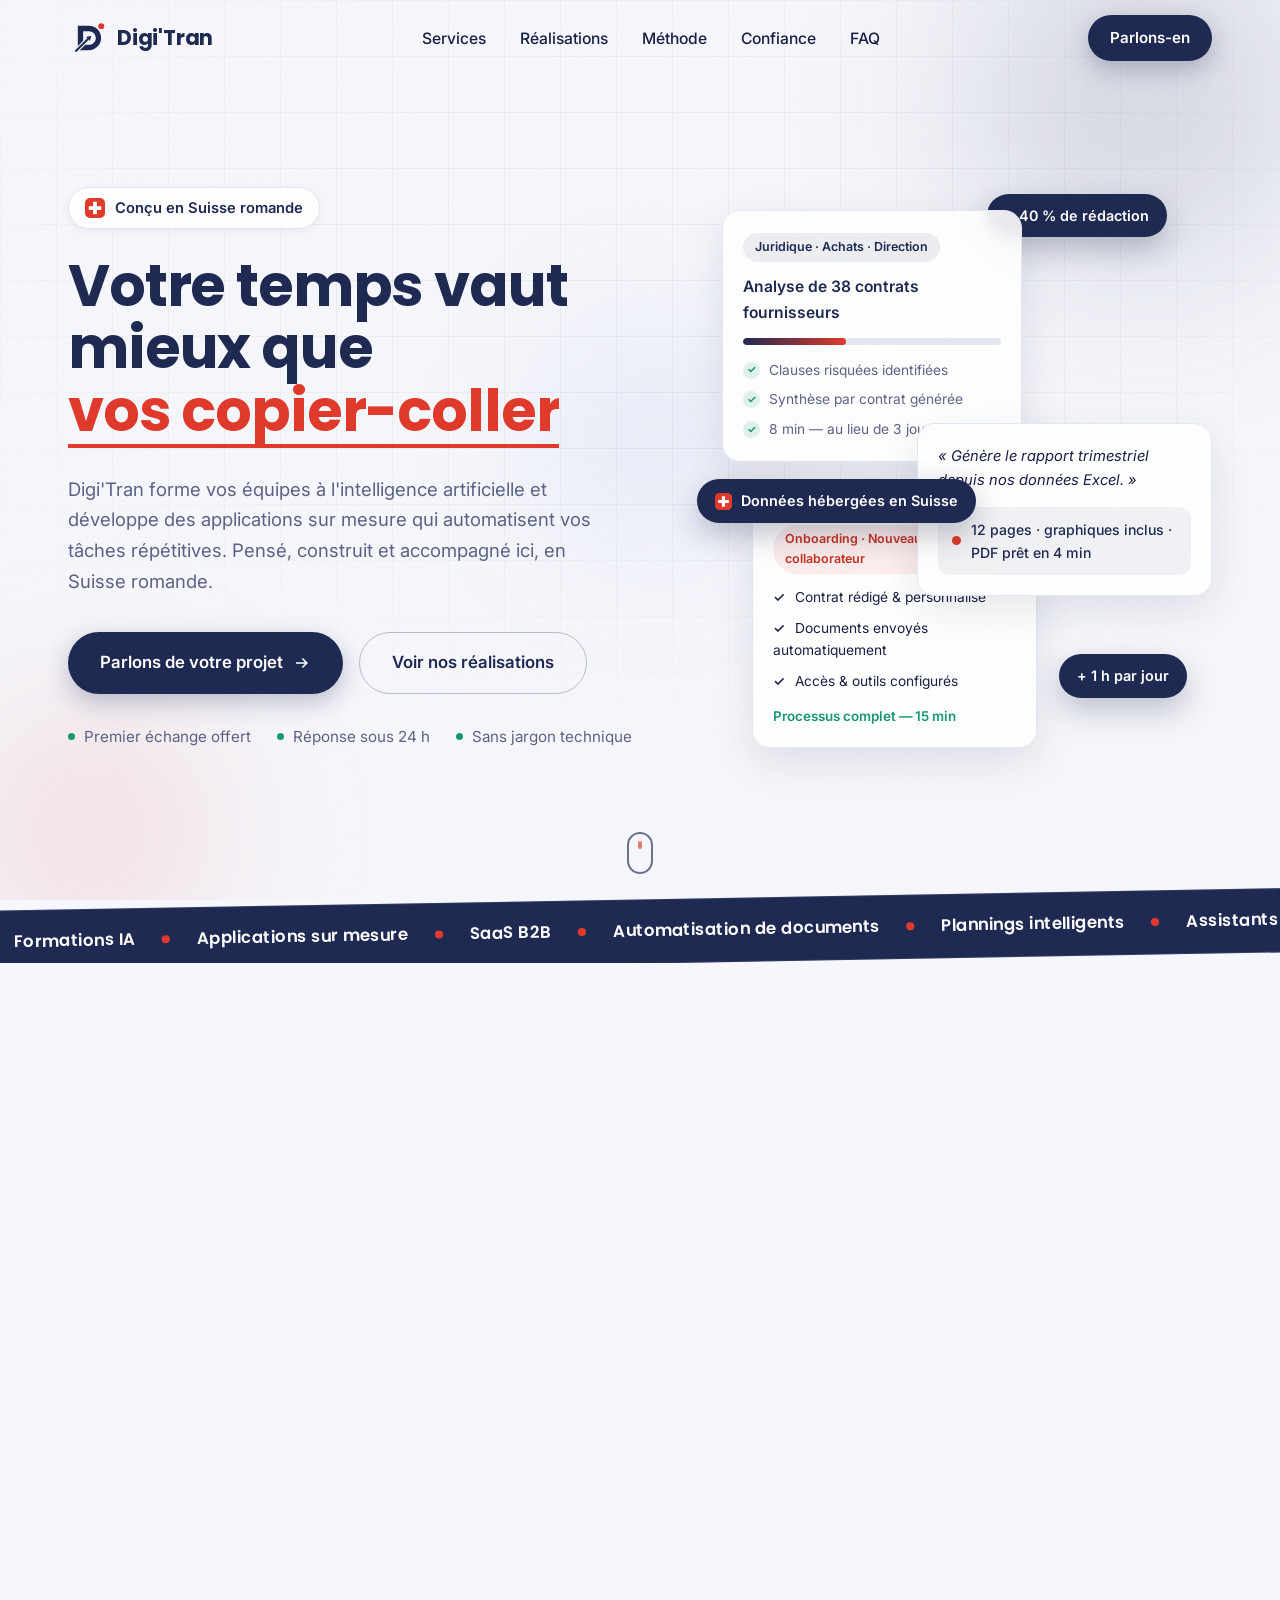
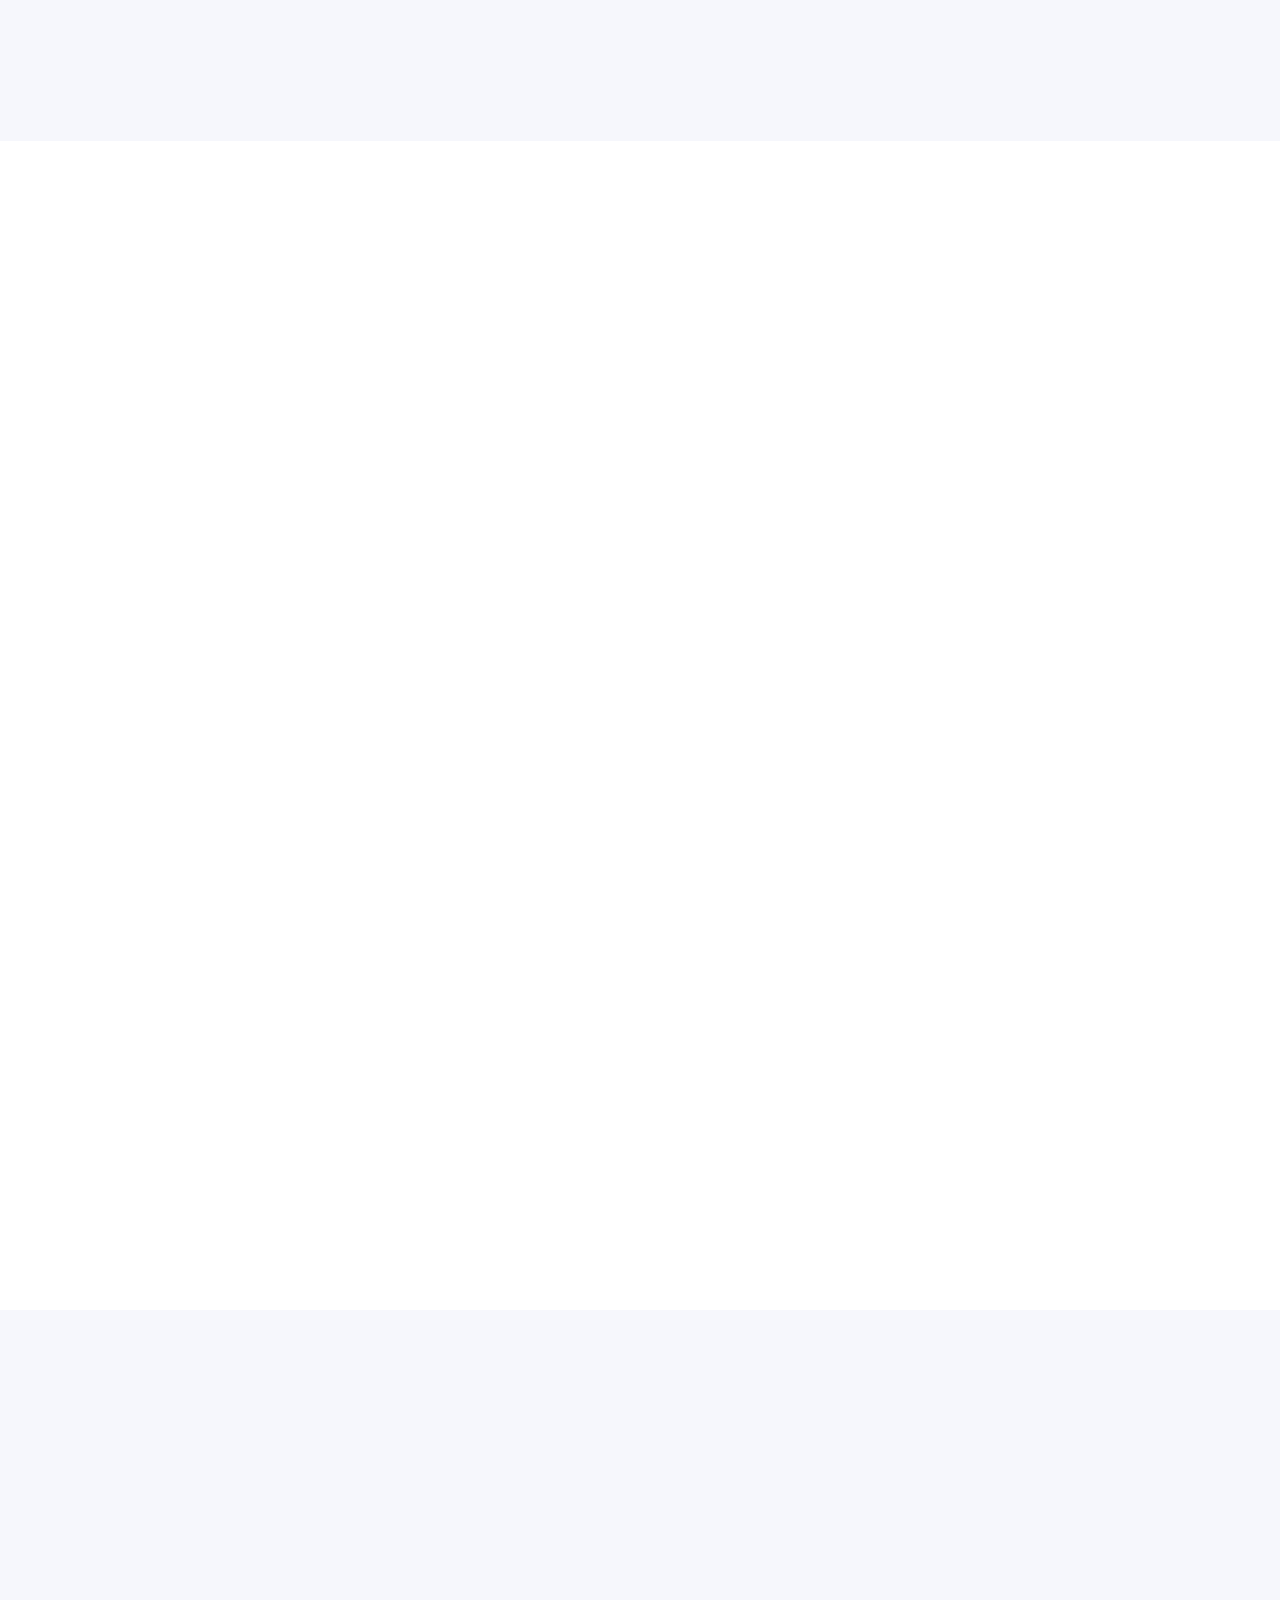
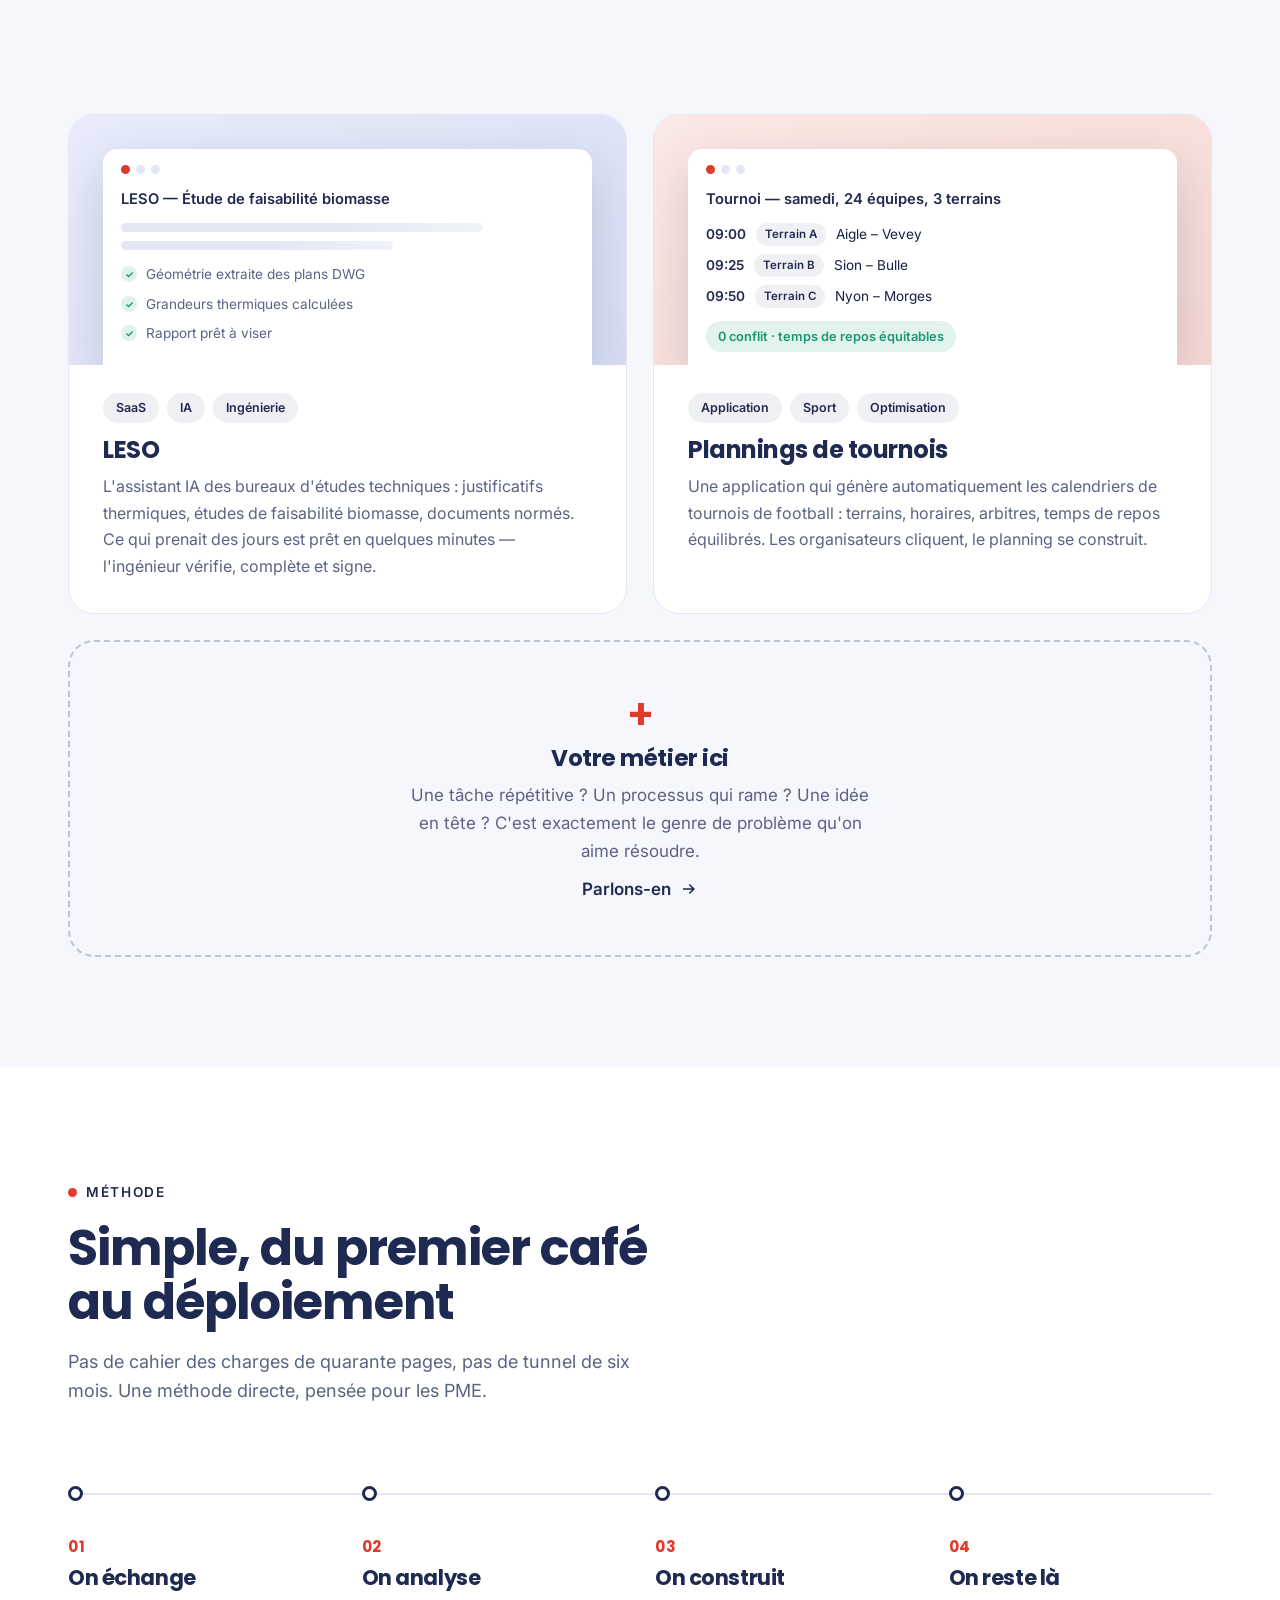
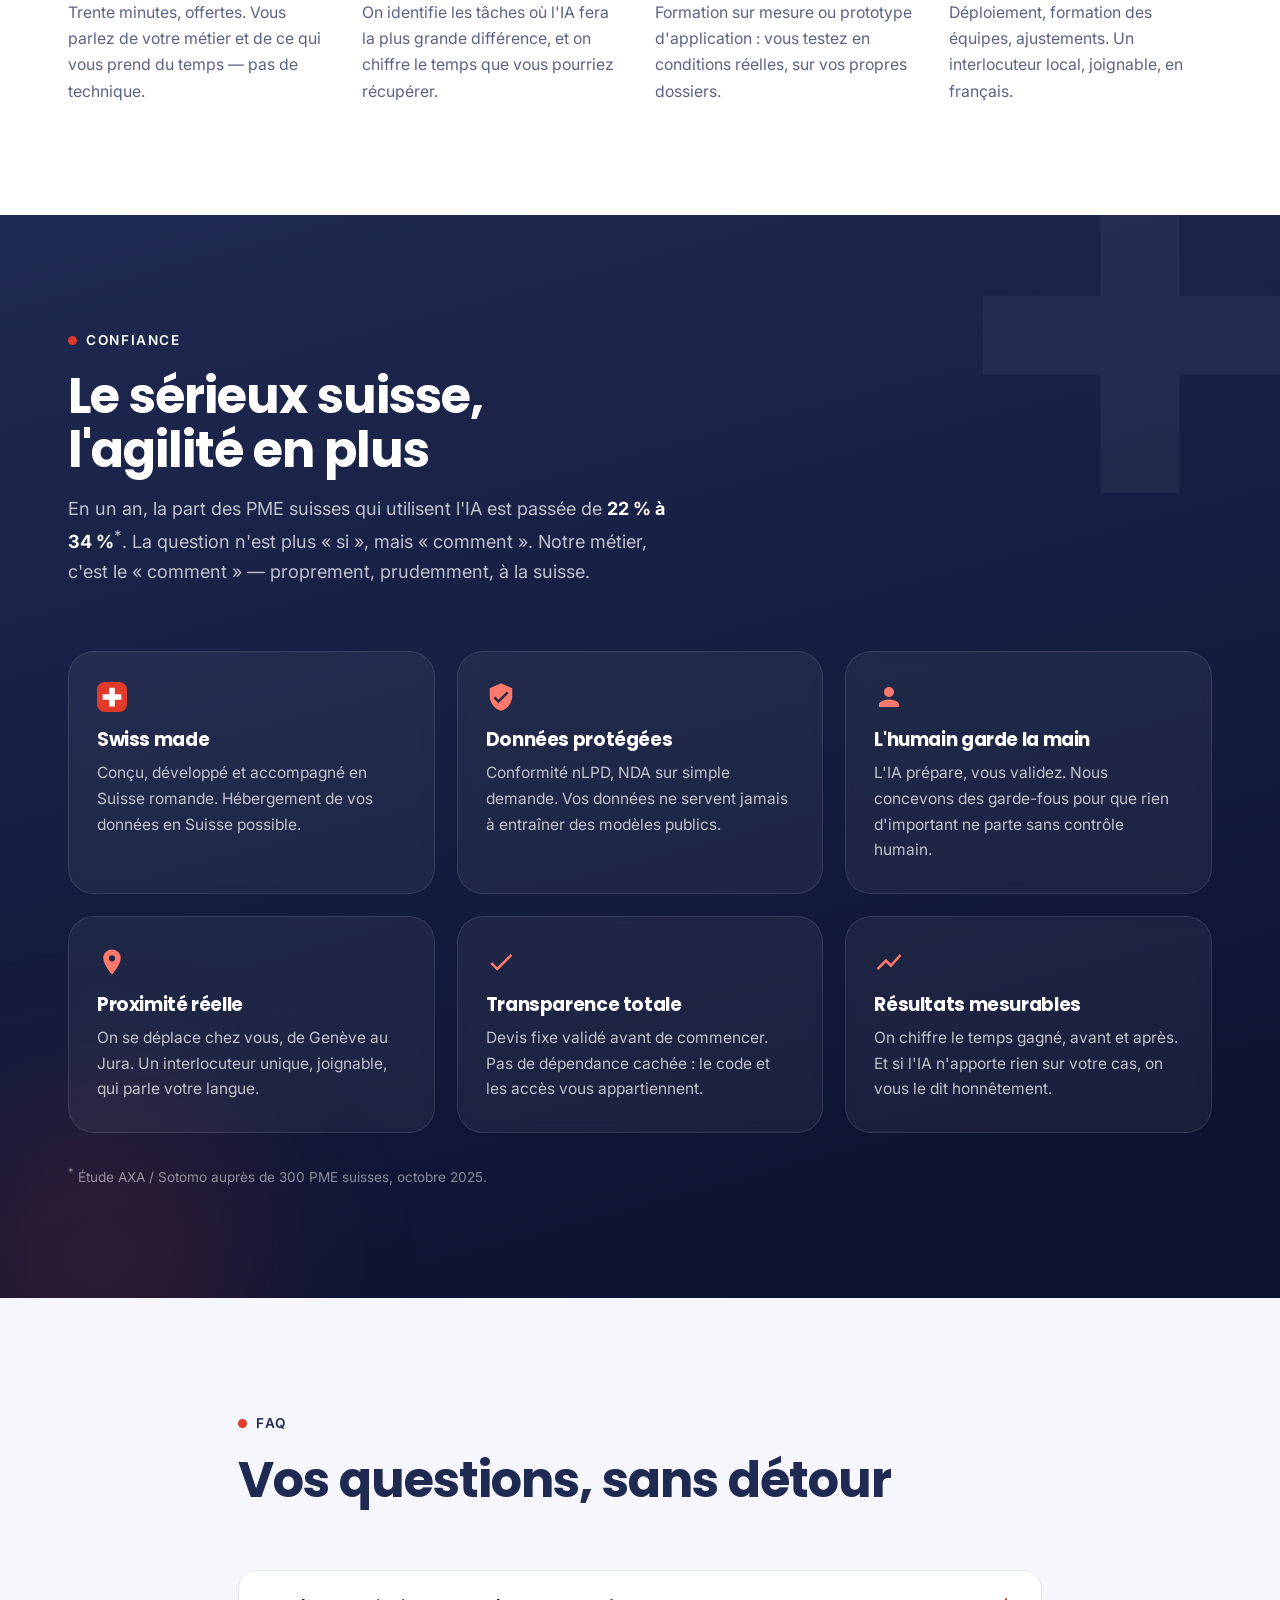
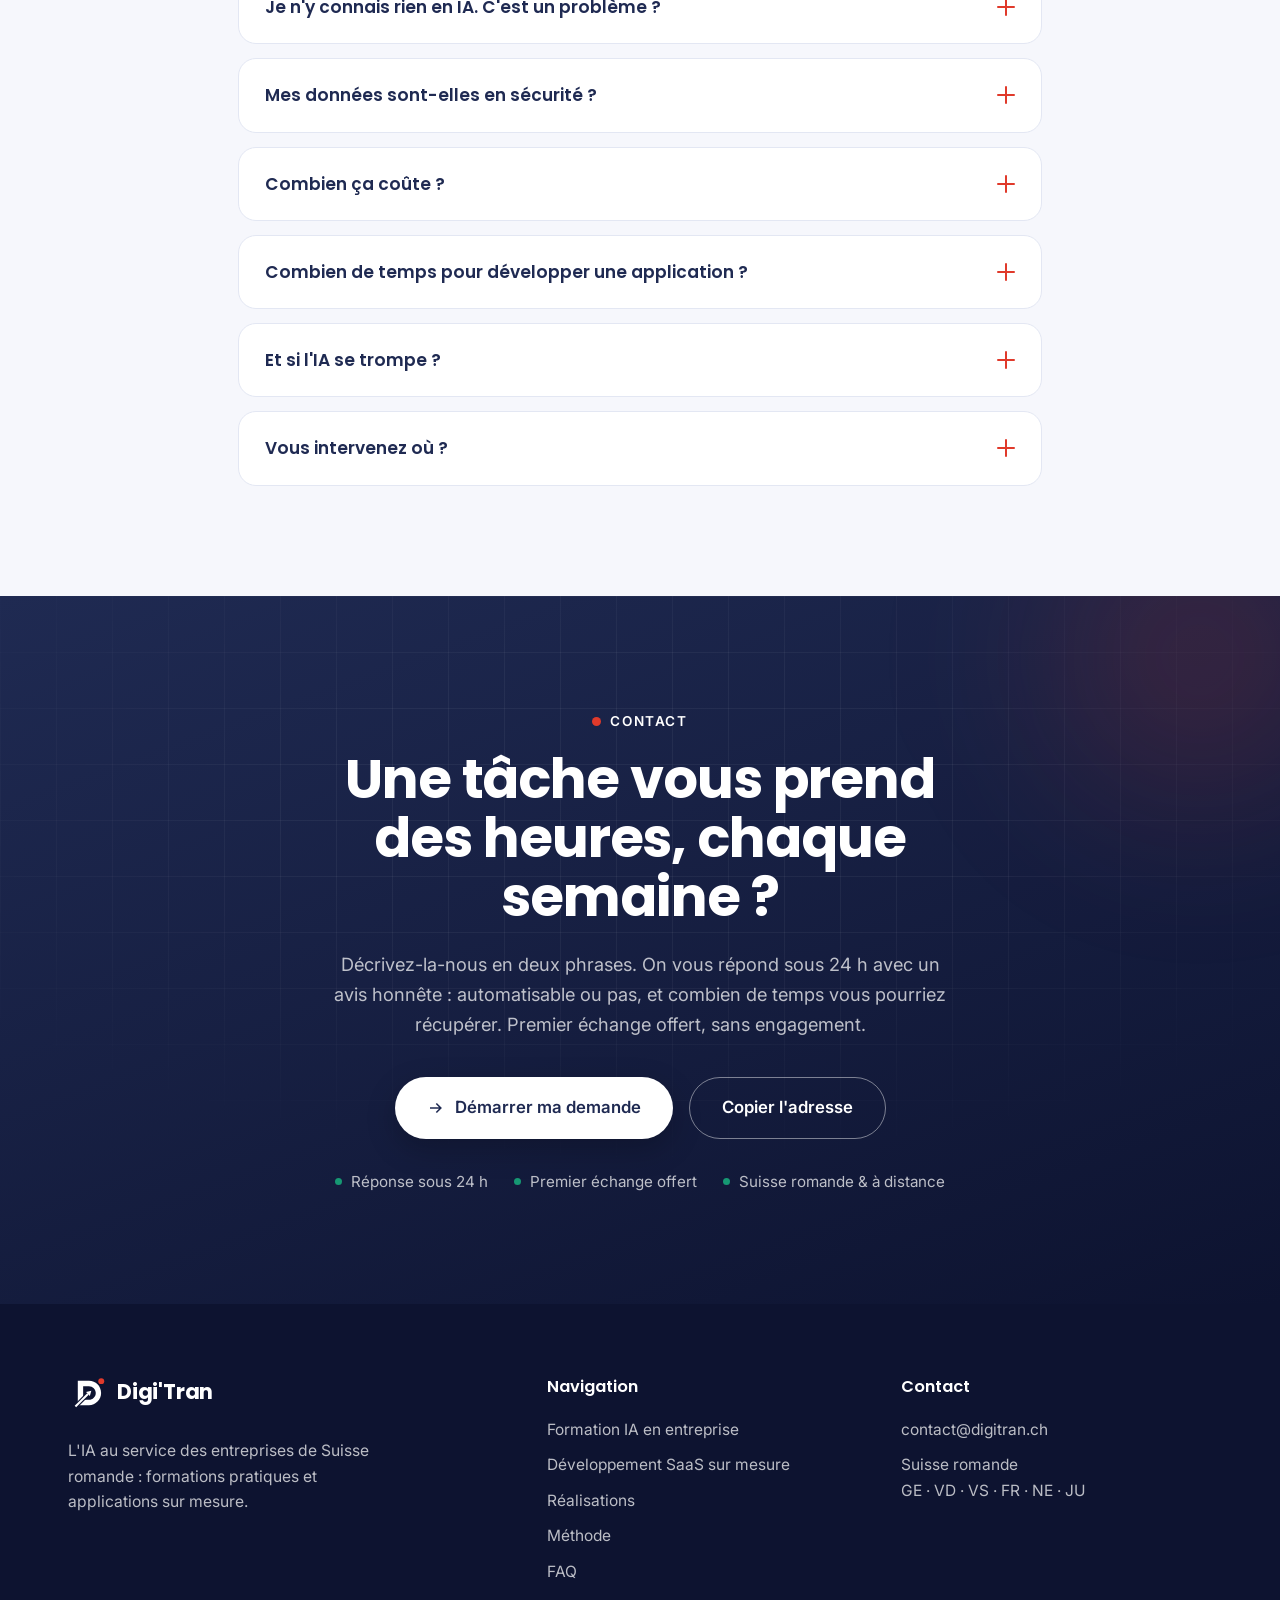
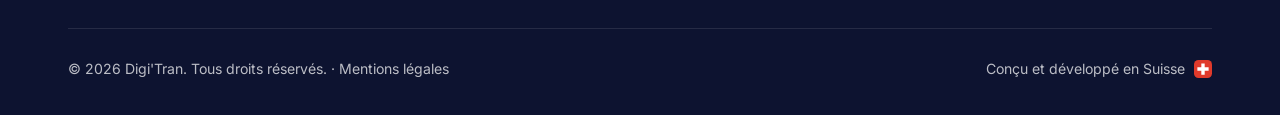
==== commit 49a5f1a1: "Pages SEO dédiées + maillage interne + LinkedIn - Page "Formation IA en entreprise" (ciblée Suisse r" ====
--- a/index.html
+++ b/index.html
@@ -55,6 +55,10 @@
     "url": "https://digitran.ch",
     "image": "https://digitran.ch/og-image.png",
     "logo": "https://digitran.ch/logo-digitran.svg",
+    "sameAs": [
+      "https://www.linkedin.com/company/digi-tran/",
+      "https://www.linkedin.com/in/th%C3%A9o-tran-van-aa34552b8/"
+    ],
     "priceRange": "Sur devis",
     "knowsLanguage": ["fr-CH", "fr"],
     "areaServed": [
@@ -996,7 +1000,8 @@
         <nav class="footer-nav" aria-label="Navigation pied de page">
           <p class="footer-title">Navigation</p>
           <ul>
-            <li><a href="#services">Services</a></li>
+            <li><a href="formation-ia-entreprise.html">Formation IA en entreprise</a></li>
+            <li><a href="developpement-saas-sur-mesure.html">Développement SaaS sur mesure</a></li>
             <li><a href="#realisations">Réalisations</a></li>
             <li><a href="#methode">Méthode</a></li>
             <li><a href="#faq">FAQ</a></li>
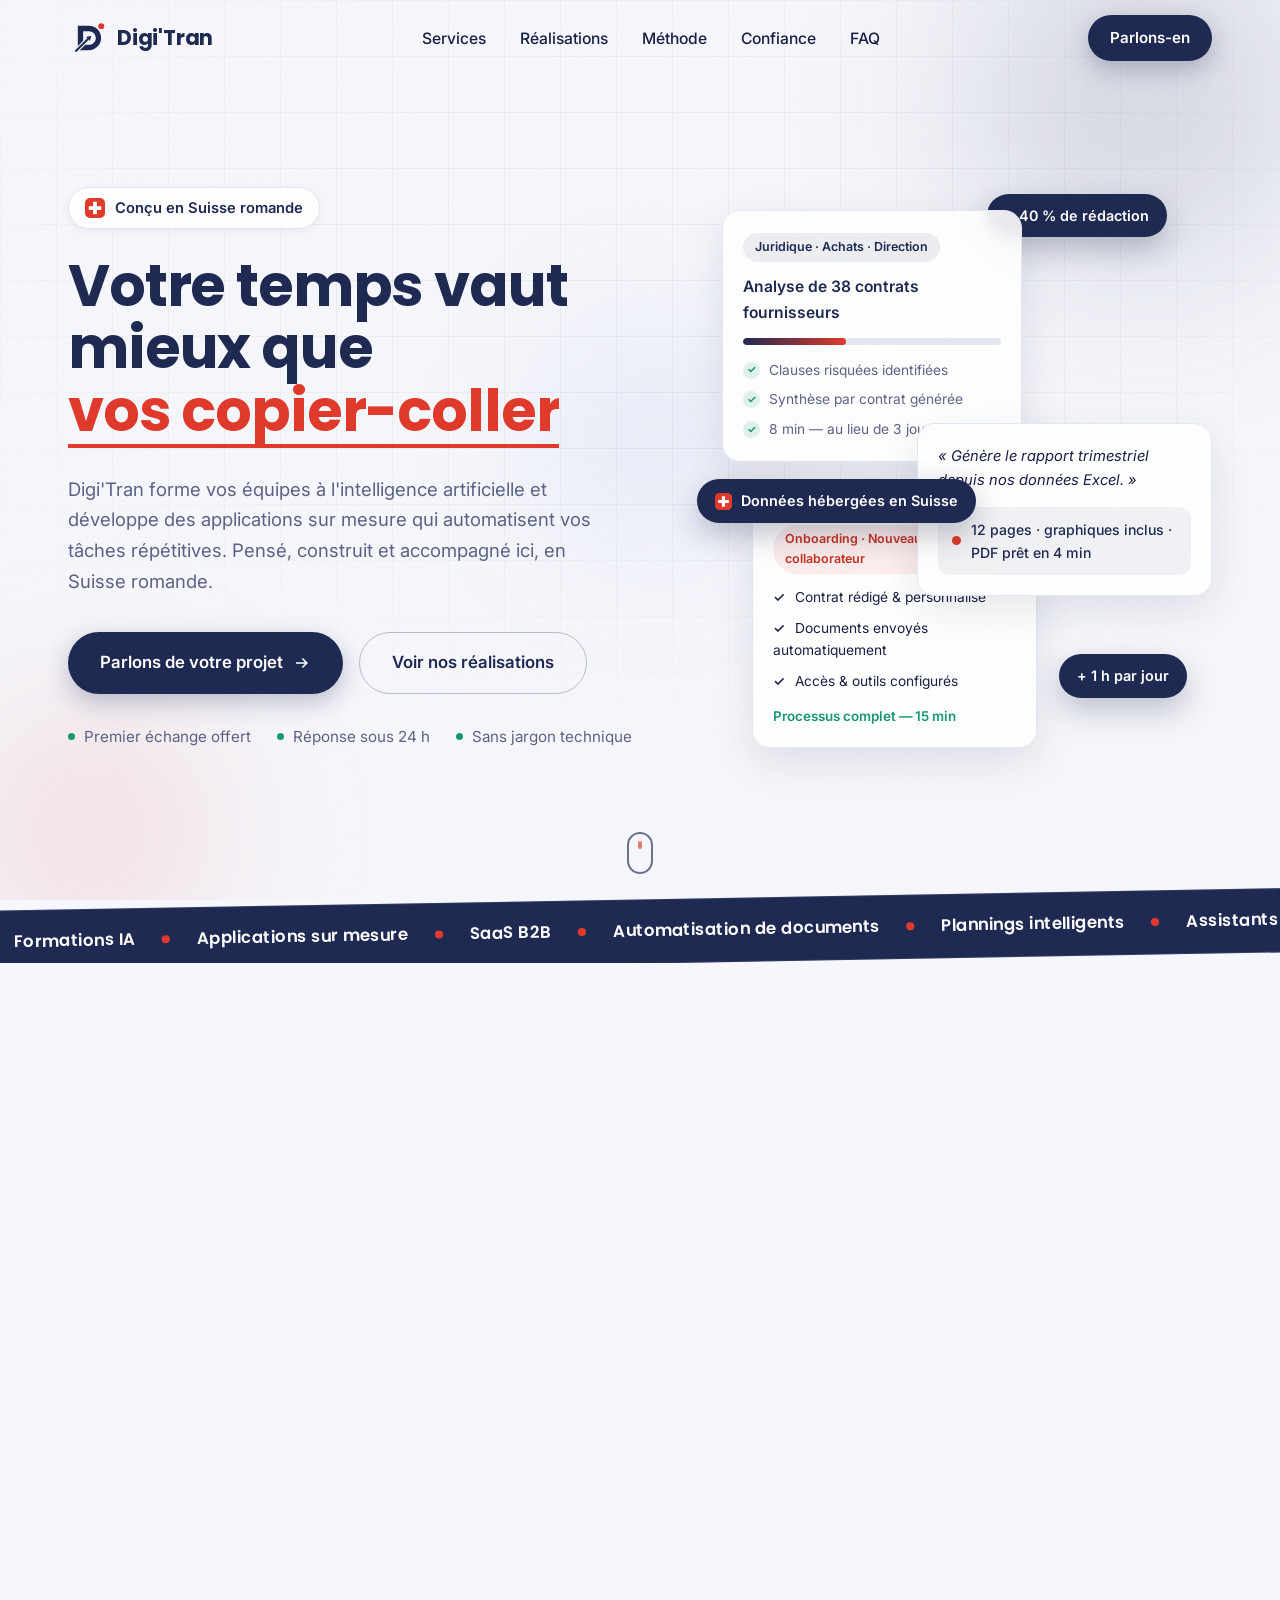
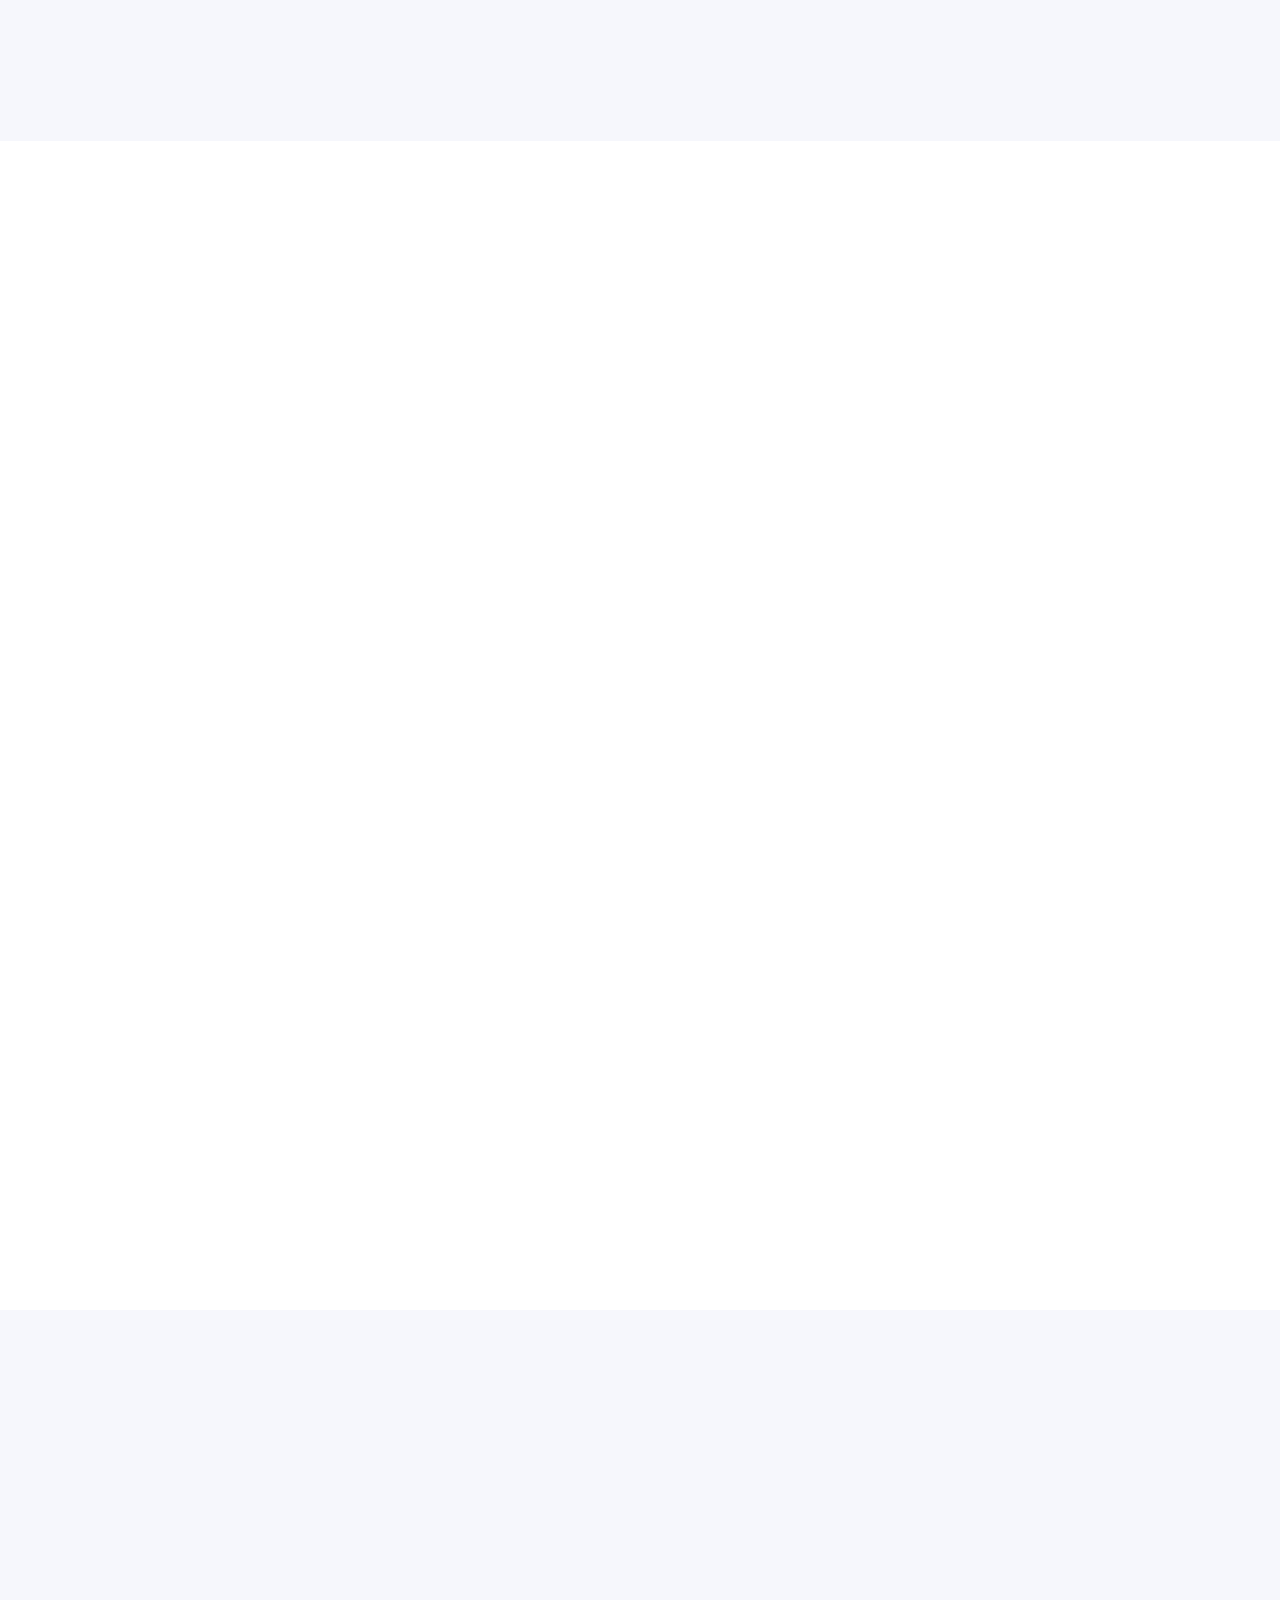
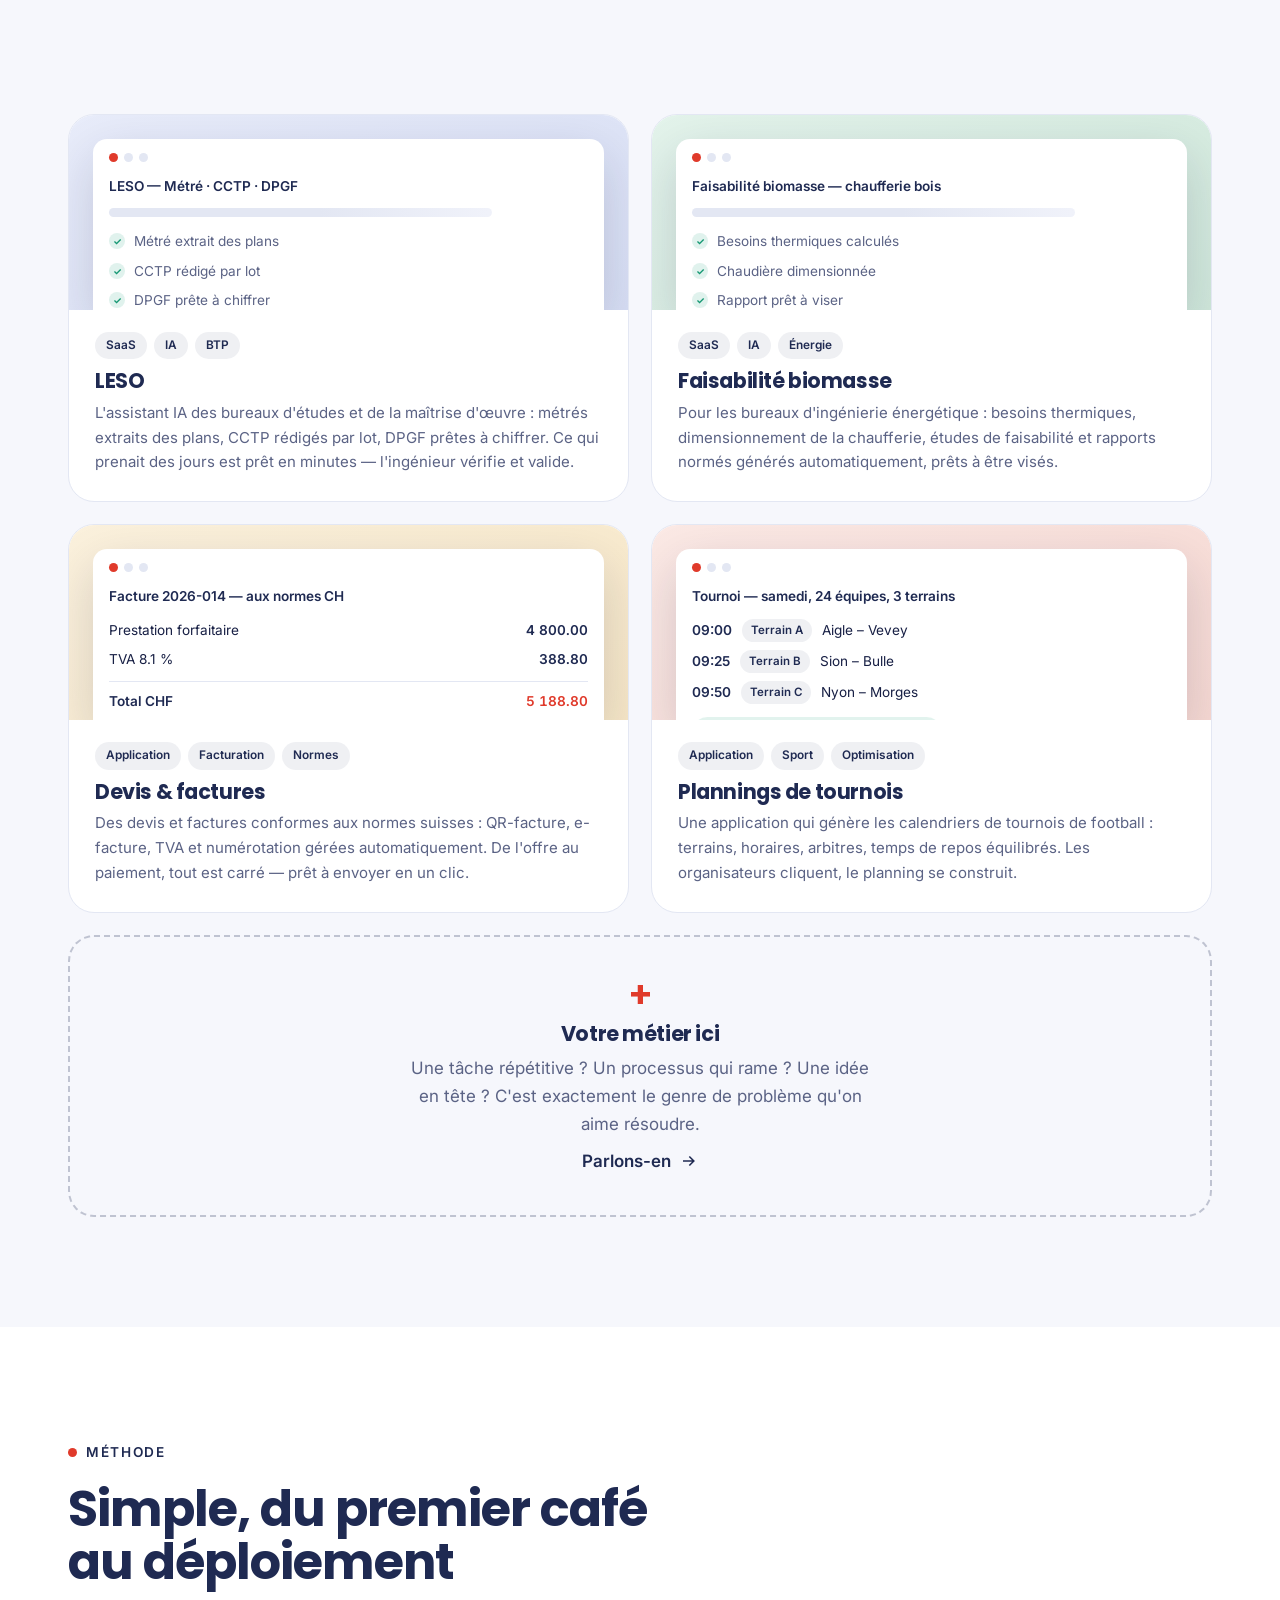
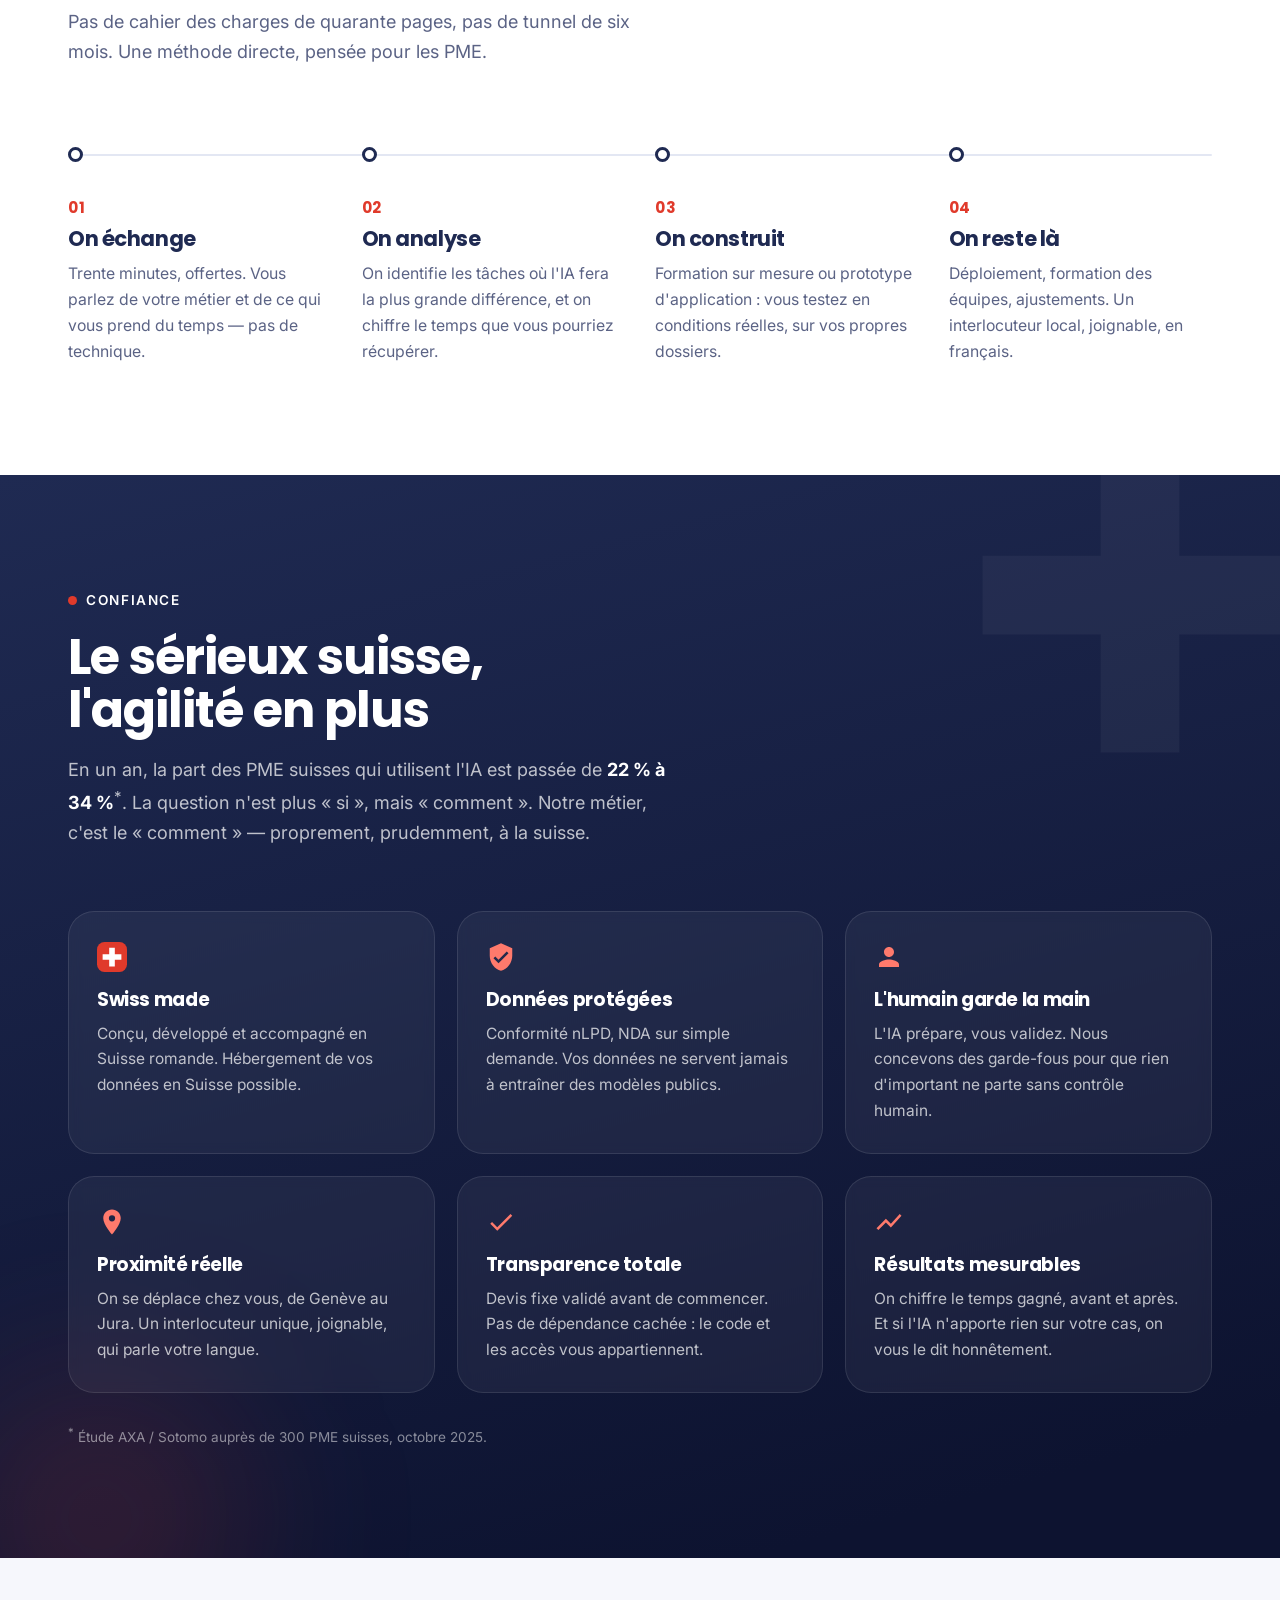
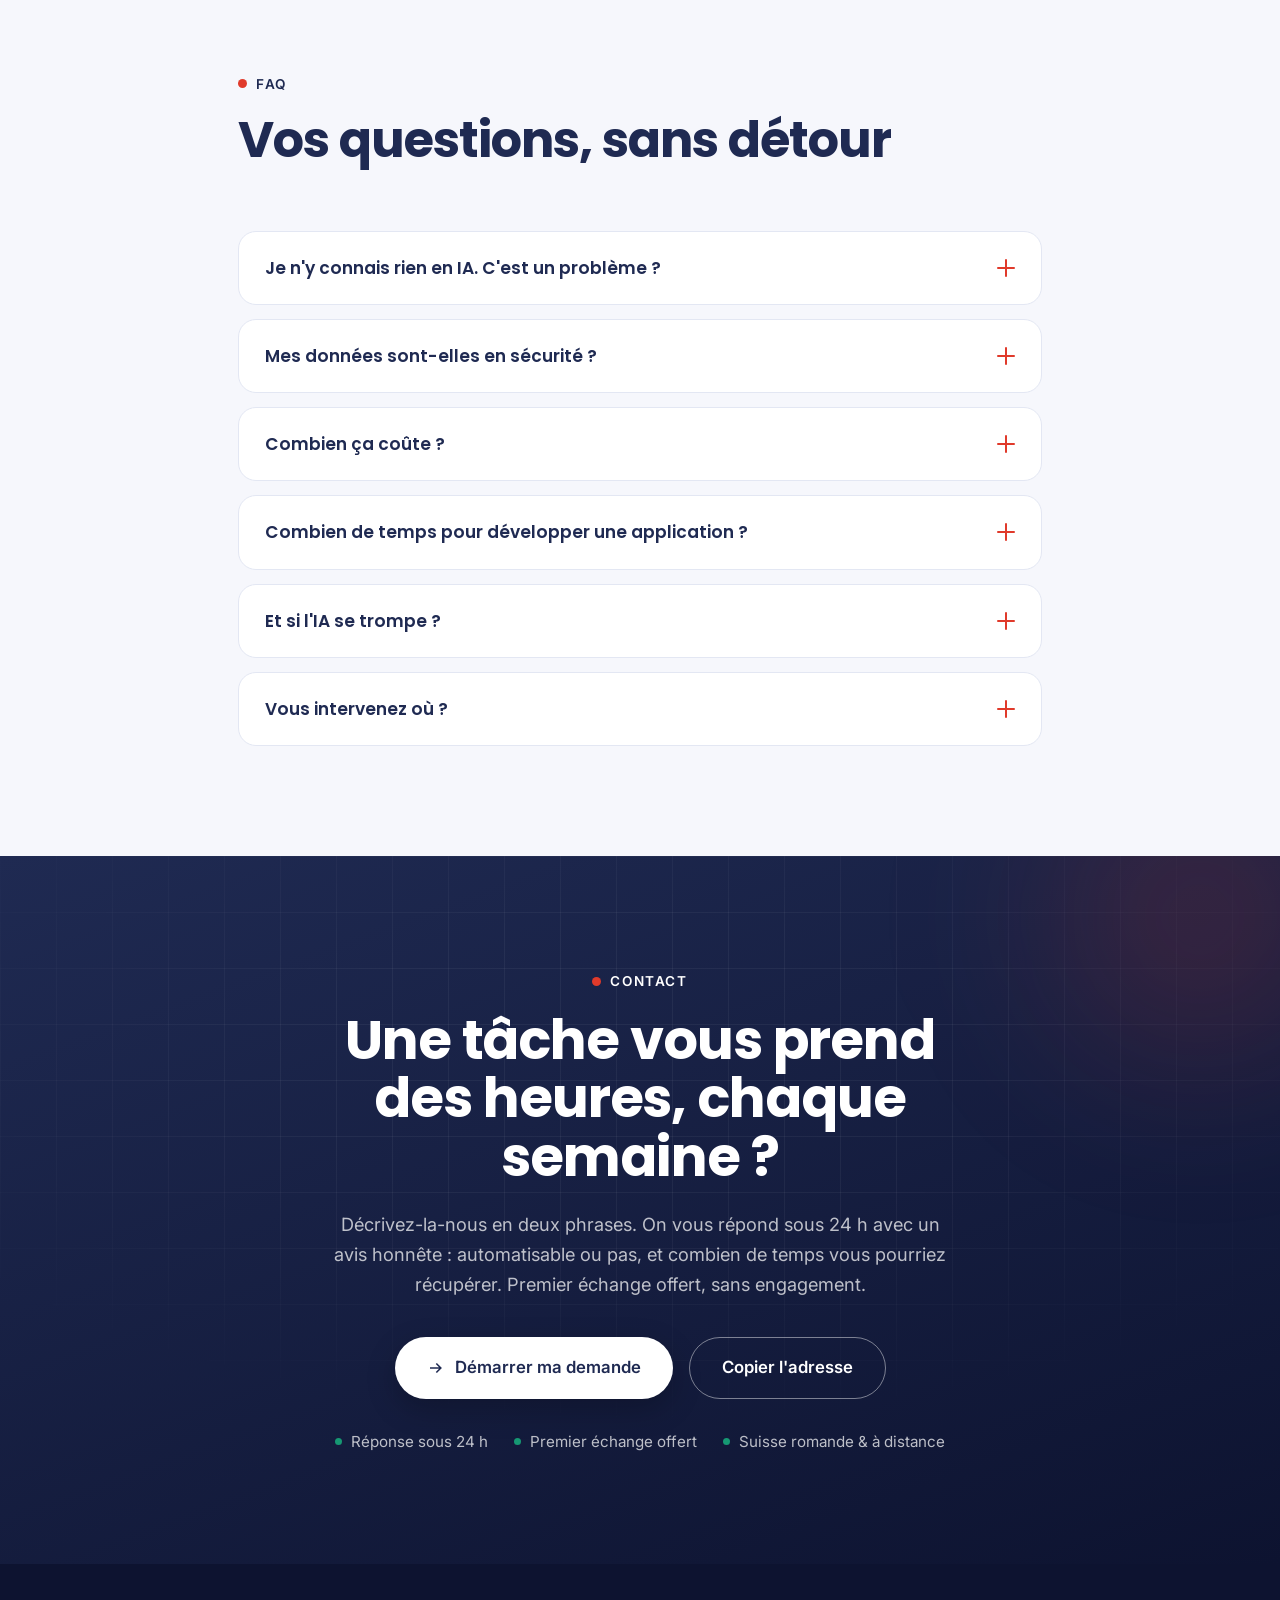
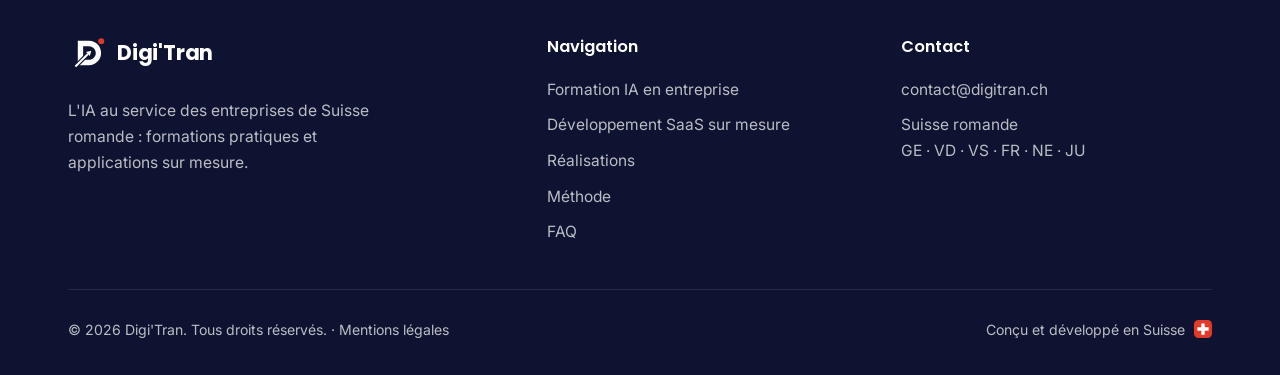
==== commit e05c8655: "Réalisations : 4 projets distincts, cartes plus compactes - LESO recentré sur l'agent IA métrés / CC" ====
--- a/index.html
+++ b/index.html
@@ -439,28 +439,75 @@
             <div class="work-visual work-visual-leso" aria-hidden="true">
               <div class="mock-window">
                 <div class="mock-bar"><i></i><i></i><i></i></div>
-                <p class="mock-title">LESO — Étude de faisabilité biomasse</p>
+                <p class="mock-title">LESO — Métré · CCTP · DPGF</p>
                 <div class="mock-line w80"></div>
-                <div class="mock-line w60"></div>
                 <ul class="mock-checks">
-                  <li>Géométrie extraite des plans DWG</li>
-                  <li>Grandeurs thermiques calculées</li>
+                  <li>Métré extrait des plans</li>
+                  <li>CCTP rédigé par lot</li>
+                  <li>DPGF prête à chiffrer</li>
+                </ul>
+              </div>
+            </div>
+            <div class="work-body">
+              <div class="work-tags"><span>SaaS</span><span>IA</span><span>BTP</span></div>
+              <h3>LESO</h3>
+              <p>
+                L'assistant IA des bureaux d'études et de la maîtrise d'œuvre :
+                métrés extraits des plans, CCTP rédigés par lot, DPGF prêtes à chiffrer.
+                Ce qui prenait des jours est prêt en minutes — l'ingénieur vérifie et valide.
+              </p>
+            </div>
+          </article>
+
+          <article class="work-card tilt reveal" style="--d:.15s">
+            <div class="work-visual work-visual-bio" aria-hidden="true">
+              <div class="mock-window">
+                <div class="mock-bar"><i></i><i></i><i></i></div>
+                <p class="mock-title">Faisabilité biomasse — chaufferie bois</p>
+                <div class="mock-line w80"></div>
+                <ul class="mock-checks">
+                  <li>Besoins thermiques calculés</li>
+                  <li>Chaudière dimensionnée</li>
                   <li>Rapport prêt à viser</li>
                 </ul>
               </div>
             </div>
             <div class="work-body">
-              <div class="work-tags"><span>SaaS</span><span>IA</span><span>Ingénierie</span></div>
-              <h3>LESO</h3>
+              <div class="work-tags"><span>SaaS</span><span>IA</span><span>Énergie</span></div>
+              <h3>Faisabilité biomasse</h3>
               <p>
-                L'assistant IA des bureaux d'études techniques : justificatifs thermiques,
-                études de faisabilité biomasse, documents normés. Ce qui prenait des jours
-                est prêt en quelques minutes — l'ingénieur vérifie, complète et signe.
+                Pour les bureaux d'ingénierie énergétique : besoins thermiques,
+                dimensionnement de la chaufferie, études de faisabilité et rapports
+                normés générés automatiquement, prêts à être visés.
               </p>
             </div>
           </article>
 
-          <article class="work-card tilt reveal" style="--d:.2s">
+          <article class="work-card tilt reveal" style="--d:.25s">
+            <div class="work-visual work-visual-devis" aria-hidden="true">
+              <div class="mock-window">
+                <div class="mock-bar"><i></i><i></i><i></i></div>
+                <p class="mock-title">Facture 2026-014 — aux normes CH</p>
+                <ul class="mock-invoice">
+                  <li>Prestation forfaitaire <b>4 800.00</b></li>
+                  <li>TVA 8.1 % <b>388.80</b></li>
+                  <li class="total">Total CHF <b>5 188.80</b></li>
+                </ul>
+                <p class="mock-badge">QR-facture · e-facture ✓</p>
+              </div>
+            </div>
+            <div class="work-body">
+              <div class="work-tags"><span>Application</span><span>Facturation</span><span>Normes</span></div>
+              <h3>Devis &amp; factures</h3>
+              <p>
+                Des devis et factures conformes aux normes suisses : QR-facture,
+                e-facture, TVA et numérotation gérées automatiquement. De l'offre
+                au paiement, tout est carré — prêt à envoyer en un clic.
+              </p>
+            </div>
+          </article>
+
+          <article class="work-card tilt reveal" style="--d:.35s">
             <div class="work-visual work-visual-foot" aria-hidden="true">
               <div class="mock-window">
                 <div class="mock-bar"><i></i><i></i><i></i></div>
@@ -477,14 +524,14 @@
               <div class="work-tags"><span>Application</span><span>Sport</span><span>Optimisation</span></div>
               <h3>Plannings de tournois</h3>
               <p>
-                Une application qui génère automatiquement les calendriers de tournois de
-                football : terrains, horaires, arbitres, temps de repos équilibrés.
+                Une application qui génère les calendriers de tournois de football :
+                terrains, horaires, arbitres, temps de repos équilibrés.
                 Les organisateurs cliquent, le planning se construit.
               </p>
             </div>
           </article>
 
-          <a class="work-card work-card-cta reveal" style="--d:.35s" href="#contact" data-wizard="saas">
+          <a class="work-card work-card-cta reveal" style="--d:.45s" href="#contact" data-wizard="saas">
             <div class="work-cta-inner">
               <span class="work-plus" aria-hidden="true">+</span>
               <h3>Votre métier ici</h3>
--- a/styles.css
+++ b/styles.css
@@ -624,7 +624,7 @@
    ============================================================ */
 .works { background: var(--bg); }
 
-.works-grid { display: grid; grid-template-columns: 1fr 1fr; gap: 26px; }
+.works-grid { display: grid; grid-template-columns: repeat(2, minmax(0, 1fr)); gap: 22px; }
 
 .work-card {
   background: var(--surface); border: 1px solid var(--line); border-radius: var(--radius-lg);
@@ -634,15 +634,17 @@
 .work-card:hover { translate: 0 -8px; box-shadow: var(--shadow-lg); }
 
 .work-visual {
-  padding: 34px 34px 0; height: 250px; overflow: hidden; position: relative;
-}
-.work-visual-leso { background: linear-gradient(150deg, #E8ECFA 0%, #D7DEF4 100%); }
-.work-visual-foot { background: linear-gradient(150deg, #FBE9E5 0%, #F6D8D2 100%); }
+  padding: 24px 24px 0; height: 195px; overflow: hidden; position: relative;
+}
+.work-visual-leso  { background: linear-gradient(150deg, #E8ECFA 0%, #D7DEF4 100%); }
+.work-visual-bio   { background: linear-gradient(150deg, #E3F3EB 0%, #CFE7DA 100%); }
+.work-visual-devis { background: linear-gradient(150deg, #FBF1DD 0%, #F6E6C6 100%); }
+.work-visual-foot  { background: linear-gradient(150deg, #FBE9E5 0%, #F6D8D2 100%); }
 
 .mock-window {
   background: #fff; border-radius: 14px 14px 0 0;
   box-shadow: 0 18px 50px rgba(19, 27, 61, 0.16);
-  padding: 16px 18px; height: 100%;
+  padding: 14px 16px; height: 100%;
   transition: transform 0.5s var(--ease-out);
 }
 .work-card:hover .mock-window { transform: translateY(-9px); }
@@ -651,7 +653,7 @@
 .mock-bar i { width: 9px; height: 9px; border-radius: 50%; background: var(--line); }
 .mock-bar i:first-child { background: var(--red); }
 
-.mock-title { font-weight: 600; font-size: 0.92rem; color: var(--navy); margin-bottom: 12px; }
+.mock-title { font-weight: 600; font-size: 0.85rem; color: var(--navy); margin-bottom: 11px; }
 
 .mock-line {
   height: 9px; border-radius: 99px; margin-bottom: 9px;
@@ -685,30 +687,39 @@
   font-size: 0.8rem; font-weight: 600; border-radius: 99px; padding: 5px 12px;
 }
 
-.work-body { padding: 28px 34px 34px; }
-.work-tags { display: flex; flex-wrap: wrap; gap: 8px; margin-bottom: 14px; }
+.mock-invoice { display: grid; gap: 7px; margin-top: 4px; font-size: 0.85rem; color: var(--ink); }
+.mock-invoice li { display: flex; align-items: baseline; justify-content: space-between; gap: 12px; }
+.mock-invoice b { color: var(--navy); font-weight: 600; font-variant-numeric: tabular-nums; }
+.mock-invoice .total {
+  margin-top: 3px; padding-top: 8px; border-top: 1px solid var(--line);
+  font-weight: 600; color: var(--navy);
+}
+.mock-invoice .total b { color: var(--red); }
+
+.work-body { padding: 22px 26px 26px; }
+.work-tags { display: flex; flex-wrap: wrap; gap: 7px; margin-bottom: 11px; }
 .work-tags span {
-  font-size: 0.78rem; font-weight: 600; color: var(--navy);
-  background: rgba(31, 42, 82, 0.07); border-radius: 99px; padding: 5px 13px;
-}
-.work-body h3 { font-size: 1.5rem; margin-bottom: 10px; }
-.work-body p { color: var(--muted); font-size: 1rem; }
+  font-size: 0.74rem; font-weight: 600; color: var(--navy);
+  background: rgba(31, 42, 82, 0.07); border-radius: 99px; padding: 4px 11px;
+}
+.work-body h3 { font-size: 1.3rem; margin-bottom: 8px; }
+.work-body p { color: var(--muted); font-size: 0.94rem; }
 
 .work-card-cta {
   grid-column: 1 / -1;
   border: 2px dashed rgba(31, 42, 82, 0.25); background: transparent;
   align-items: center; justify-content: center; text-align: center;
-  padding: 52px 30px;
+  padding: 40px 28px;
   transition: border-color 0.35s ease, background-color 0.35s ease, translate 0.4s var(--ease-out), box-shadow 0.4s ease;
 }
 .work-card-cta:hover { border-color: var(--red); background: #fff; }
-.work-cta-inner { max-width: 460px; display: grid; justify-items: center; gap: 10px; }
+.work-cta-inner { max-width: 460px; display: grid; justify-items: center; gap: 9px; }
 .work-plus {
-  font-family: var(--font-head); font-size: 2.6rem; font-weight: 600; line-height: 1;
+  font-family: var(--font-head); font-size: 2.3rem; font-weight: 600; line-height: 1;
   color: var(--red); transition: transform 0.4s var(--ease-out);
 }
 .work-card-cta:hover .work-plus { transform: rotate(90deg) scale(1.15); }
-.work-card-cta h3 { font-size: 1.45rem; }
+.work-card-cta h3 { font-size: 1.3rem; }
 .work-card-cta p { color: var(--muted); }
 
 /* ============================================================
@@ -1108,6 +1119,79 @@
 @keyframes wizCheckM { to { stroke-dashoffset: 0; } }
 
 /* ============================================================
+   Pages SEO (landing)
+   ============================================================ */
+.lp-hero {
+  position: relative; overflow: hidden;
+  display: flex; align-items: center; min-height: 62vh;
+  padding: calc(var(--header-h) + 70px) 0 70px;
+}
+.lp-hero-inner { position: relative; max-width: 860px; }
+.lp-title {
+  font-family: var(--font-head); font-weight: 700; letter-spacing: -0.02em;
+  line-height: 1.06; font-size: clamp(2.2rem, 5.2vw, 3.6rem);
+  color: var(--navy); margin: 6px 0 22px;
+}
+.lp-title em { font-style: normal; color: var(--red); }
+.lp-lead { color: var(--muted); font-size: 1.18rem; max-width: 680px; margin-bottom: 32px; }
+
+.lp-section { padding: 92px 0; }
+.lp-section-alt { background: var(--surface); }
+.lp-head { max-width: 680px; margin-bottom: 48px; }
+.lp-head h2 { font-size: clamp(1.7rem, 3.6vw, 2.5rem); margin-bottom: 14px; }
+.lp-head p { color: var(--muted); font-size: 1.08rem; }
+
+.lp-grid { display: grid; grid-template-columns: repeat(2, 1fr); gap: 22px; }
+.lp-grid-3 { grid-template-columns: repeat(3, 1fr); }
+.lp-card {
+  background: var(--surface); border: 1px solid var(--line); border-radius: var(--radius-lg);
+  padding: 30px 28px;
+  transition: box-shadow 0.35s ease, border-color 0.35s ease, translate 0.35s var(--ease-out);
+}
+.lp-section-alt .lp-card { background: var(--bg); }
+.lp-card:hover { translate: 0 -6px; box-shadow: var(--shadow-md); border-color: transparent; }
+.lp-ico {
+  width: 52px; height: 52px; border-radius: 14px; margin-bottom: 18px;
+  background: var(--navy); color: #fff;
+  display: inline-flex; align-items: center; justify-content: center;
+  transition: background-color 0.35s ease, transform 0.35s var(--ease-out);
+}
+.lp-ico svg { width: 26px; height: 26px; }
+.lp-card:hover .lp-ico { background: var(--red); transform: rotate(-6deg) scale(1.06); }
+.lp-card h3 { font-size: 1.22rem; margin-bottom: 10px; }
+.lp-card p { color: var(--muted); font-size: 0.98rem; }
+.lp-card-list { display: grid; gap: 9px; margin-top: 6px; }
+.lp-card-list li { display: flex; gap: 10px; align-items: flex-start; color: var(--muted); font-size: 0.97rem; }
+.lp-card-list li::before { content: ""; flex: none; margin-top: 8px; width: 6px; height: 6px; border-radius: 50%; background: var(--red); }
+
+.lp-steps { display: grid; grid-template-columns: repeat(3, 1fr); gap: 22px; counter-reset: lp; }
+.lp-step {
+  position: relative; background: var(--surface); border: 1px solid var(--line);
+  border-radius: var(--radius-lg); padding: 30px 26px;
+}
+.lp-section-alt .lp-step { background: var(--bg); }
+.lp-step .n {
+  font-family: var(--font-head); font-weight: 700; font-size: 0.95rem;
+  color: var(--red); display: block; margin-bottom: 8px; letter-spacing: 0.06em;
+}
+.lp-step h3 { font-size: 1.18rem; margin-bottom: 8px; }
+.lp-step p { color: var(--muted); font-size: 0.97rem; }
+
+.lp-cta {
+  position: relative; overflow: hidden; text-align: center; color: #fff;
+  background: linear-gradient(160deg, var(--navy) 0%, var(--navy-darker) 100%);
+  border-radius: var(--radius-lg); padding: 64px 32px;
+}
+.lp-cta::after {
+  content: ""; position: absolute; width: 420px; height: 420px; border-radius: 50%;
+  right: -150px; top: -180px;
+  background: radial-gradient(circle, rgba(224, 58, 43, 0.3), transparent 65%); filter: blur(60px);
+}
+.lp-cta-inner { position: relative; max-width: 640px; margin: 0 auto; }
+.lp-cta h2 { color: #fff; font-size: clamp(1.8rem, 4vw, 2.6rem); margin-bottom: 16px; }
+.lp-cta p { color: var(--muted-light); font-size: 1.1rem; margin-bottom: 30px; }
+
+/* ============================================================
    Responsive
    ============================================================ */
 @media (max-width: 1080px) {
@@ -1132,6 +1216,8 @@
   .works-grid { grid-template-columns: 1fr; }
   .work-card-cta { grid-column: auto; }
   .footer-grid { grid-template-columns: 1fr; gap: 36px; }
+  .lp-grid, .lp-grid-3, .lp-steps { grid-template-columns: 1fr; }
+  .lp-section { padding: 64px 0; }
 }
 
 @media (max-width: 620px) {
